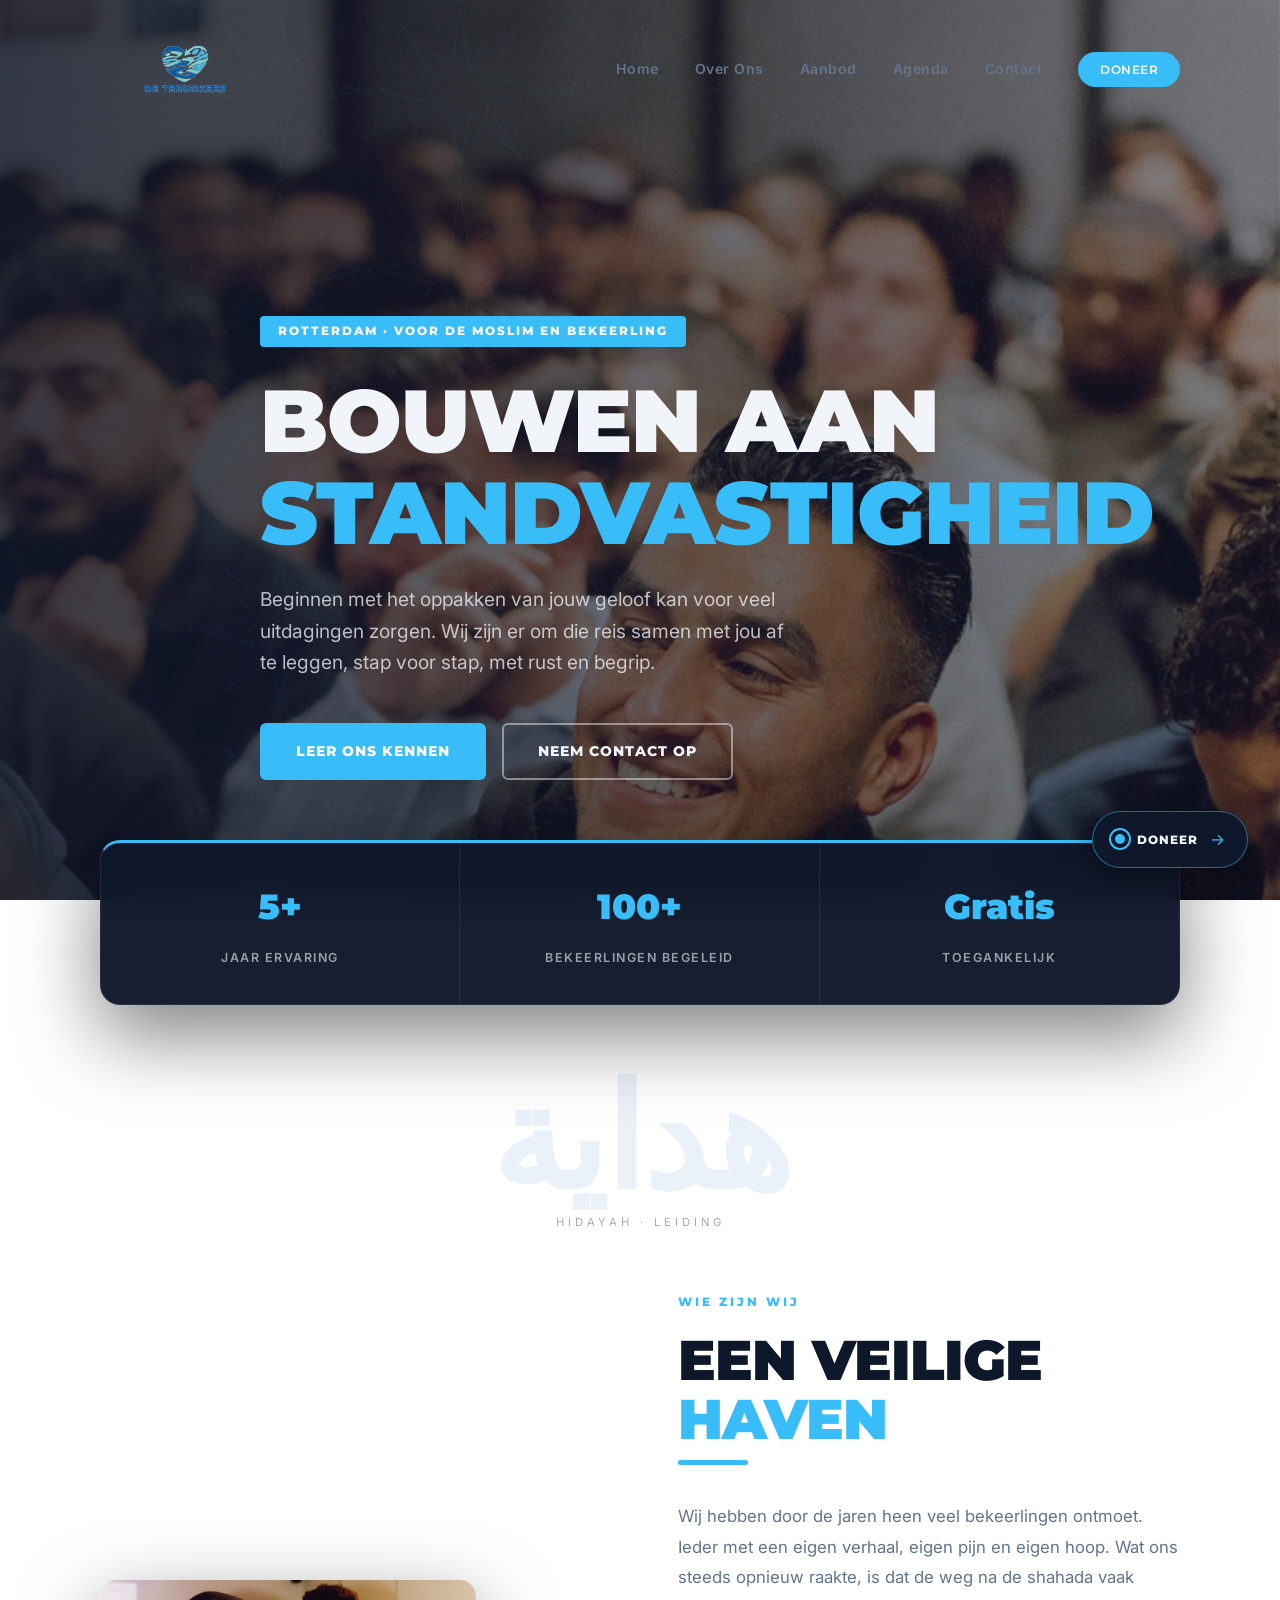
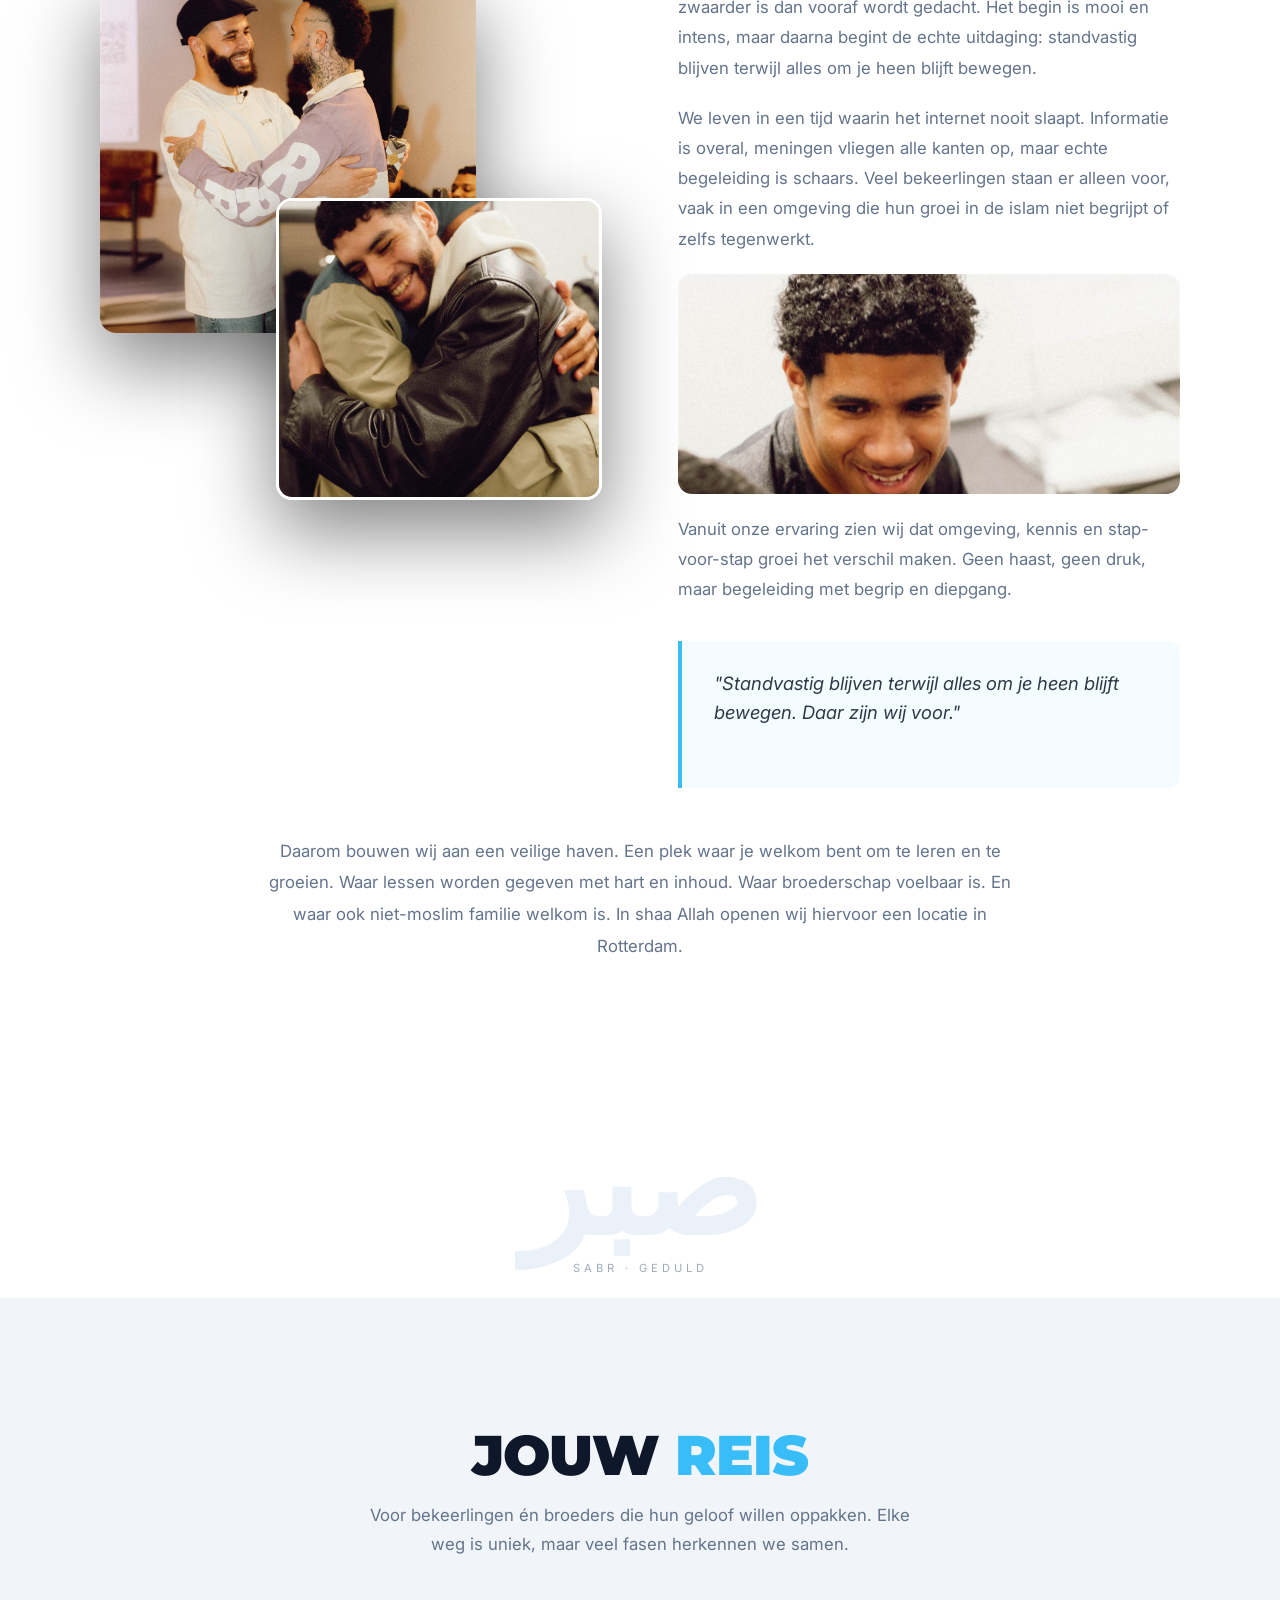
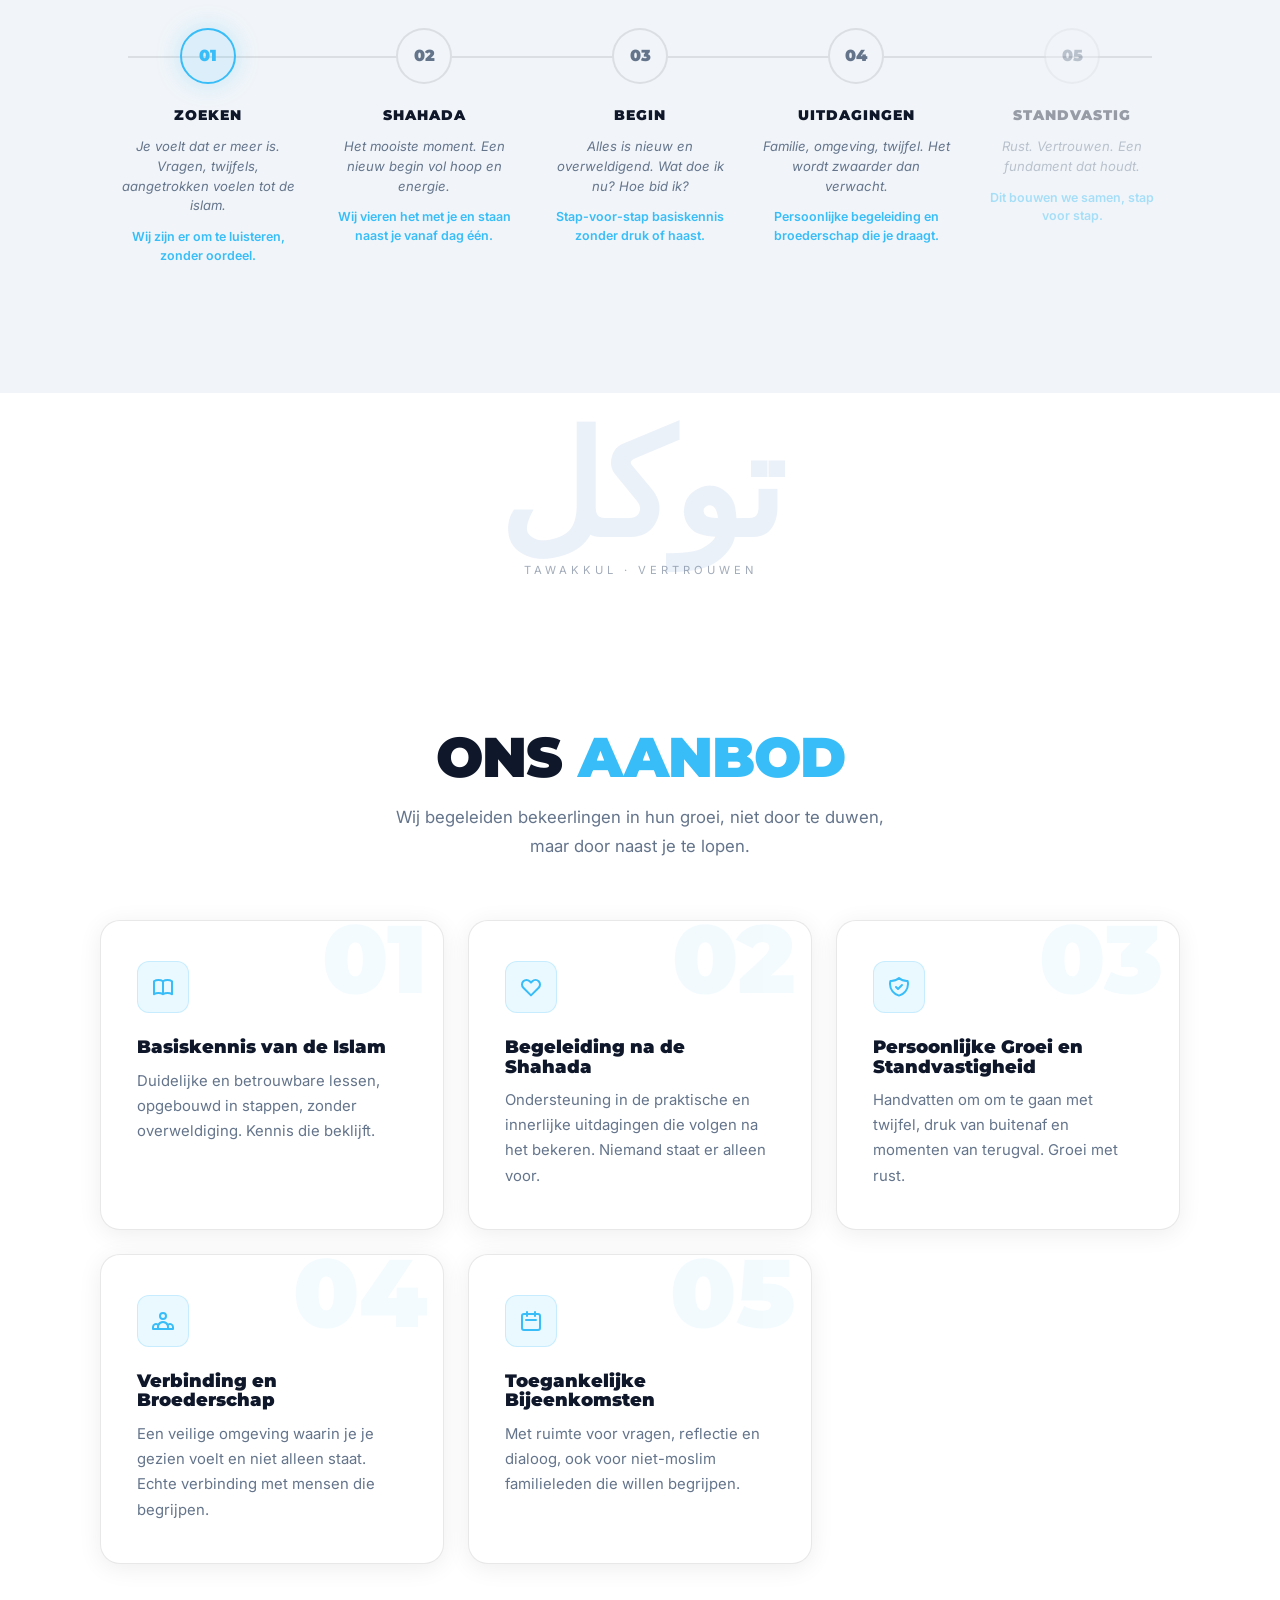
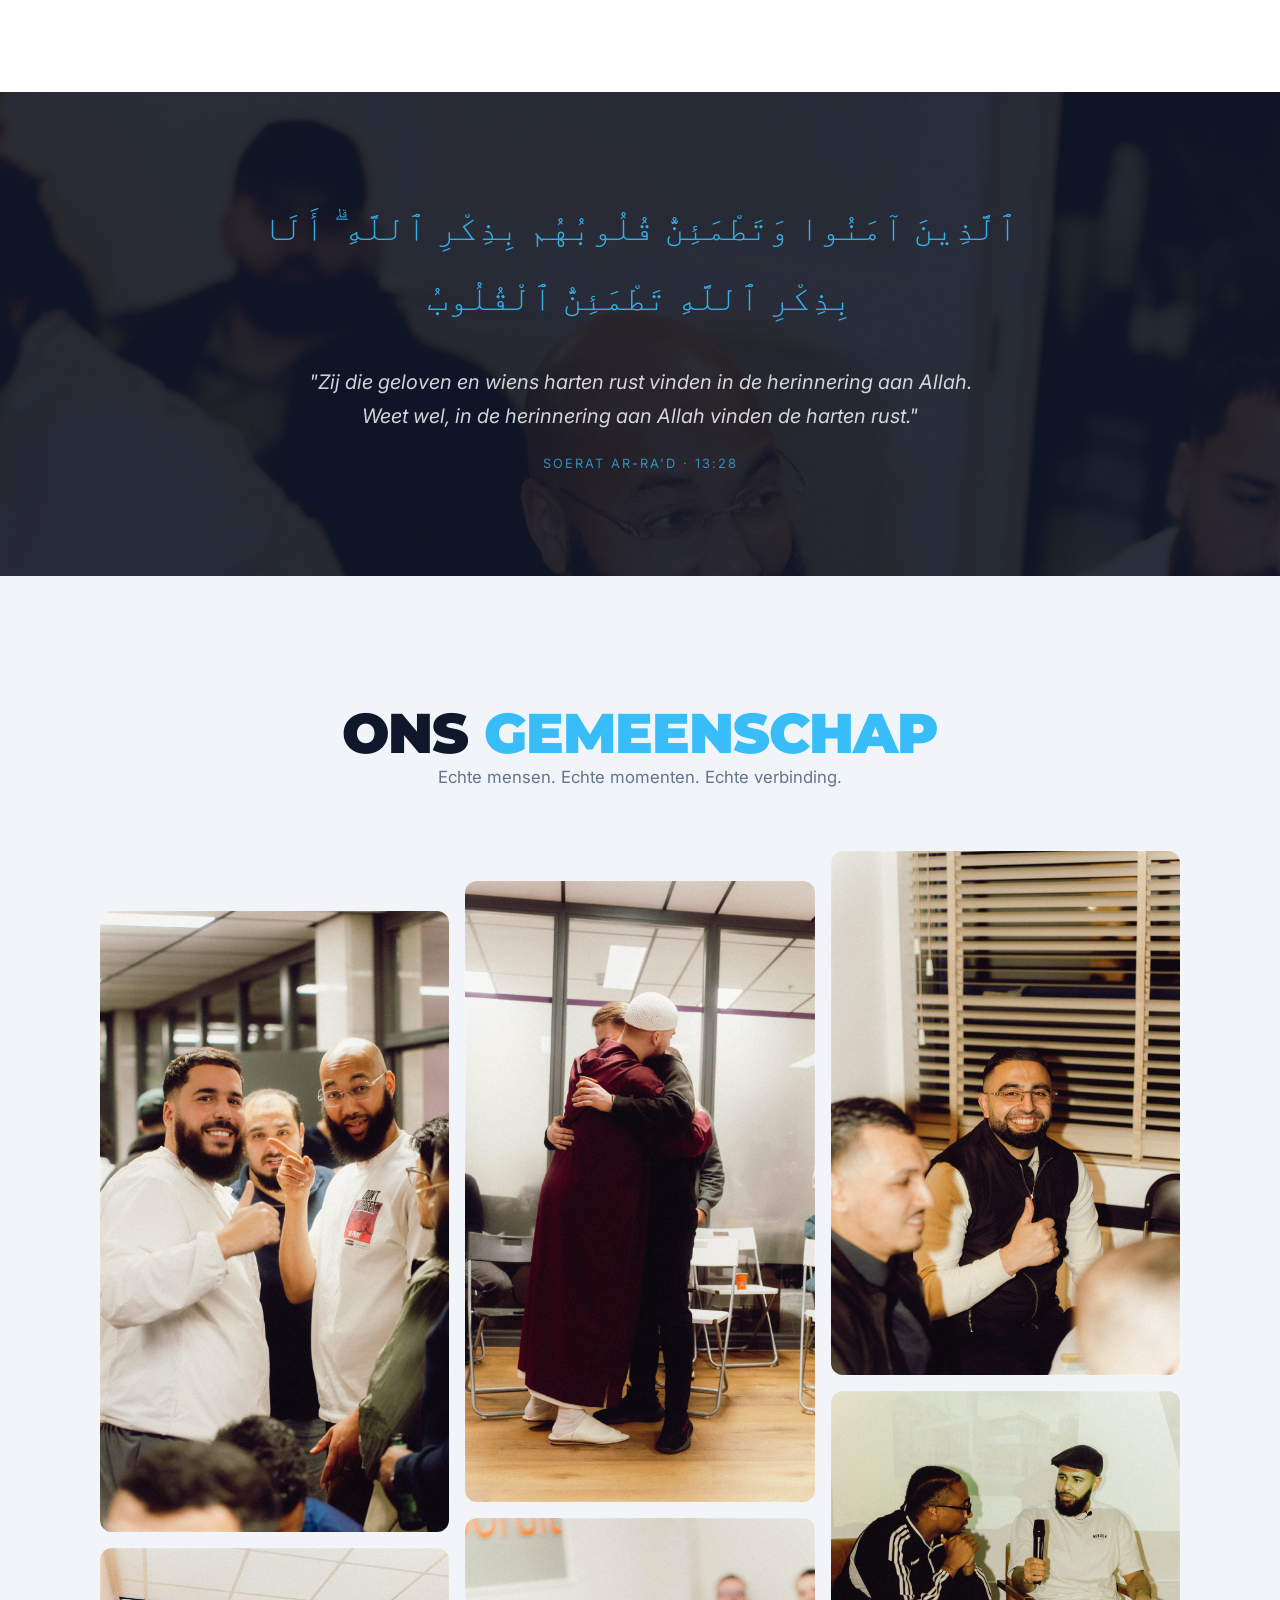
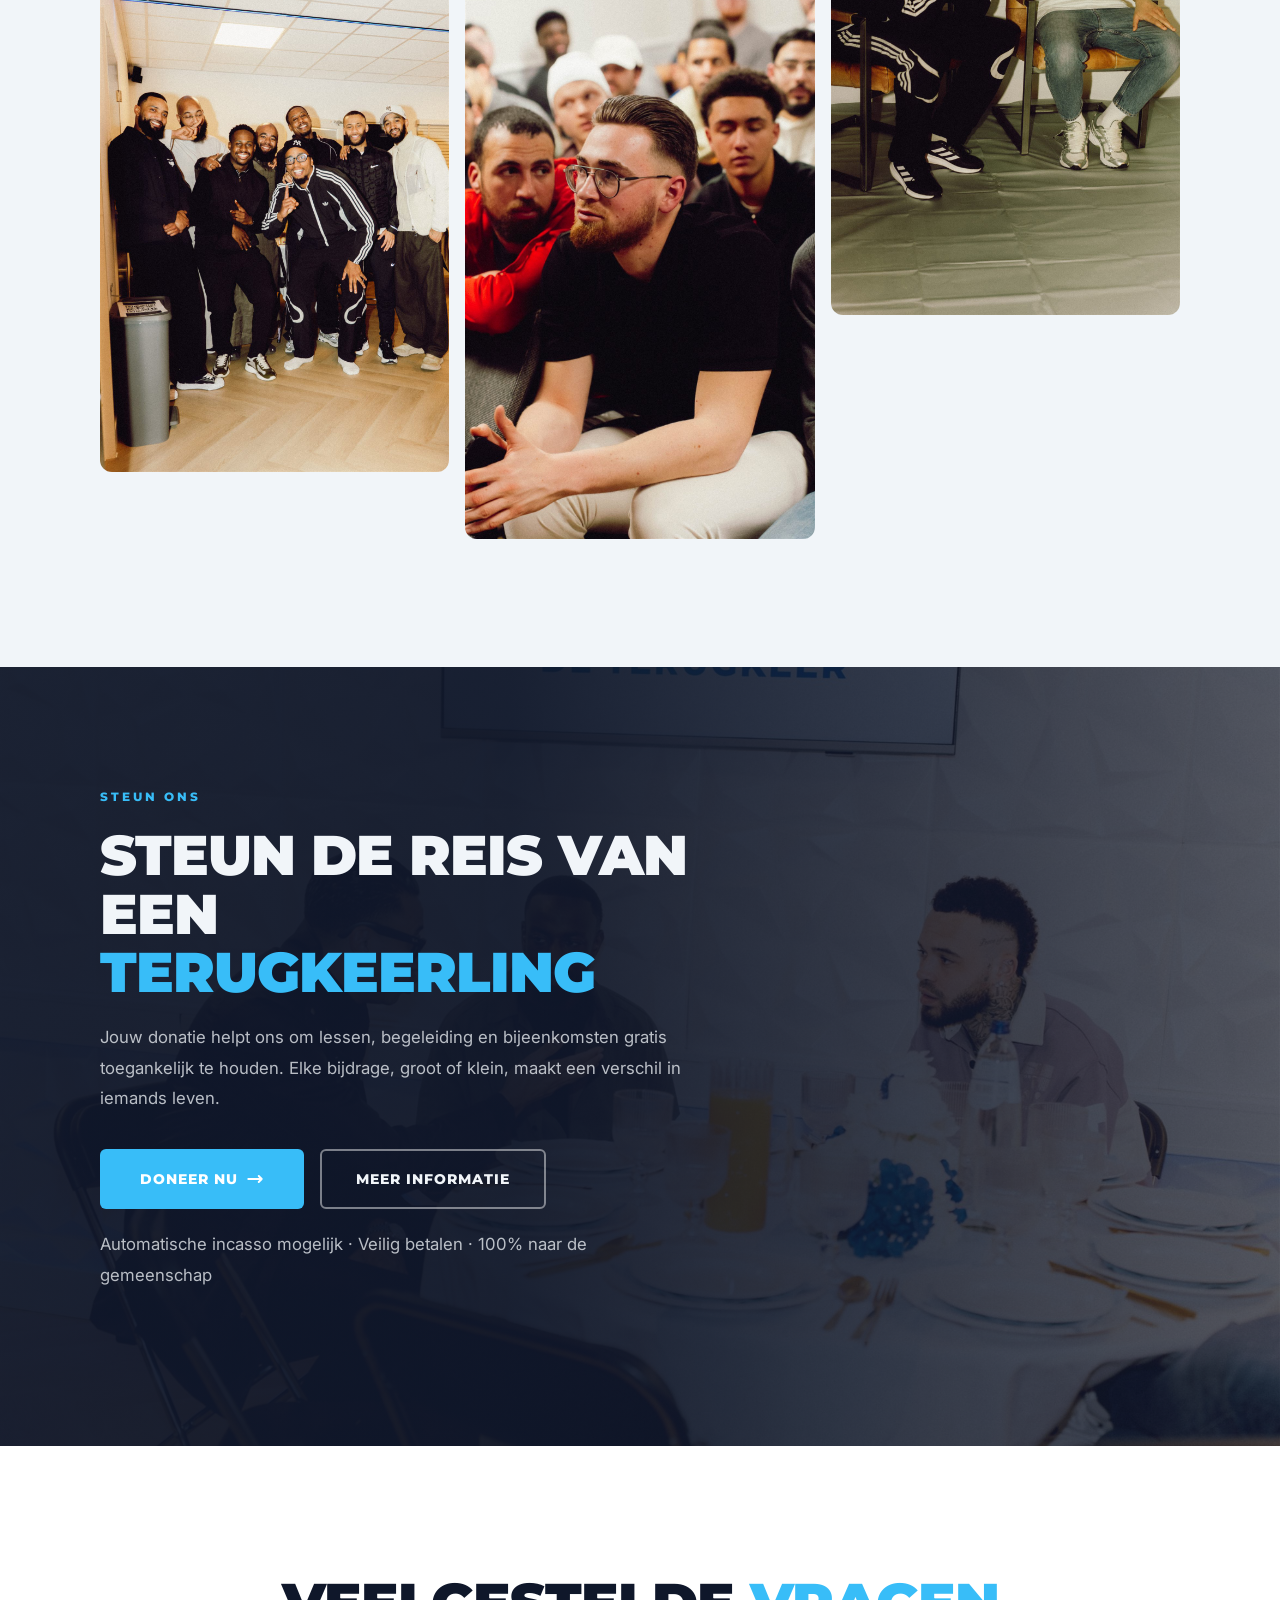
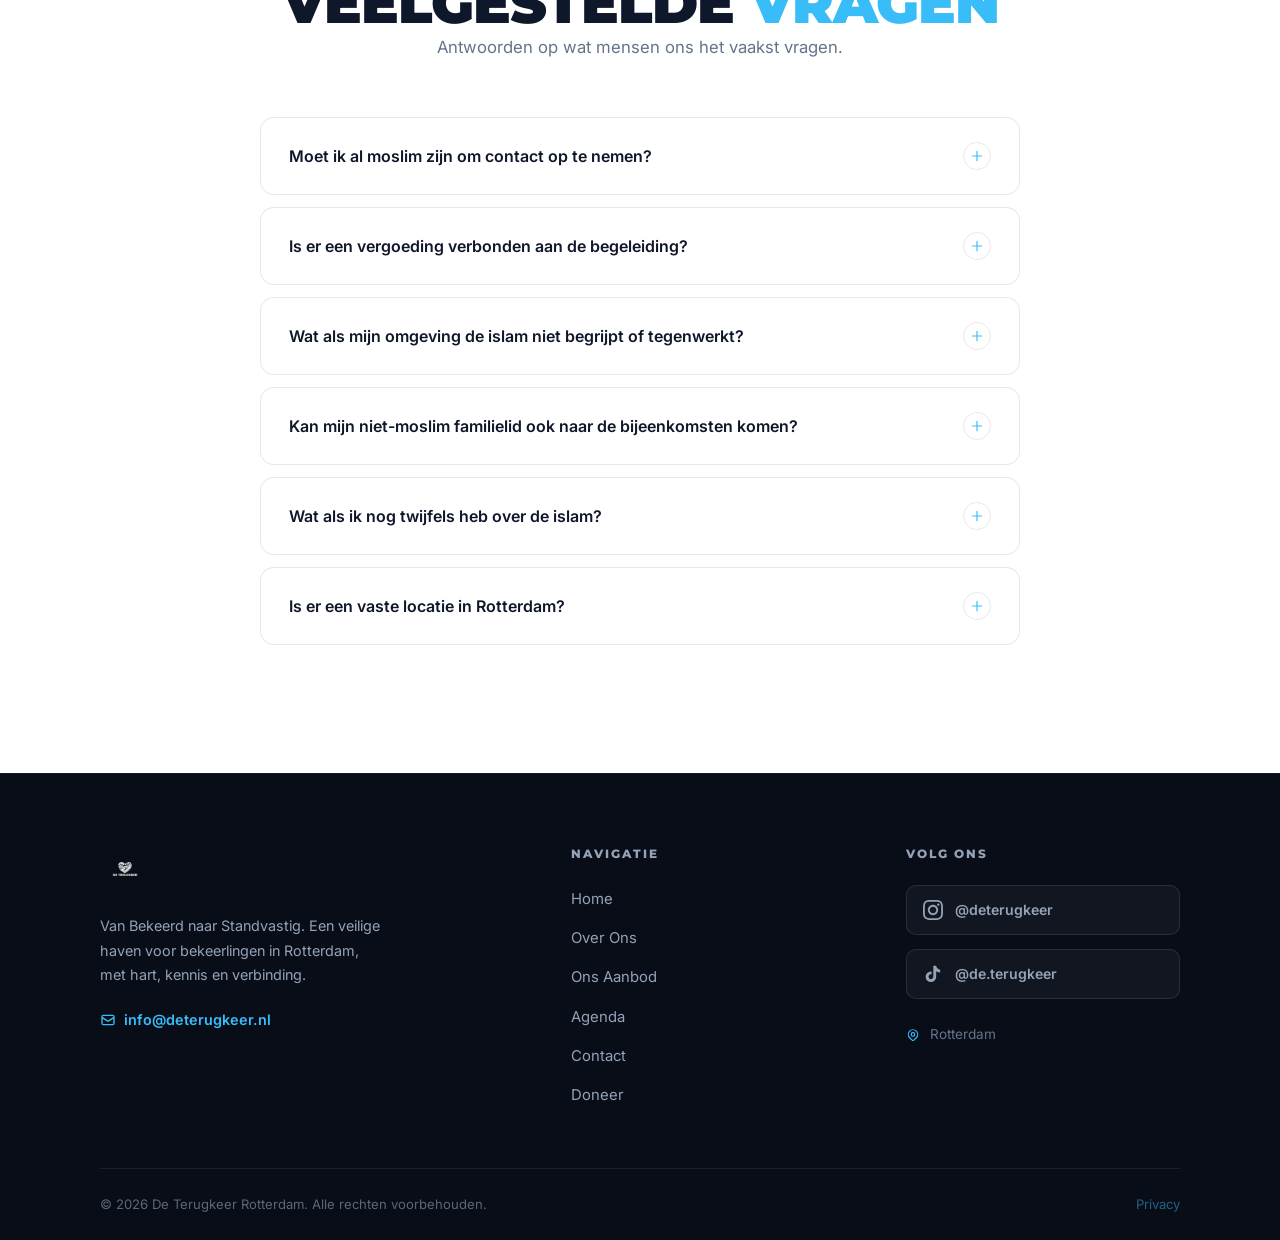
==== index.html @ a93ec6db "Add files via upload" ====
<!DOCTYPE html>
<html lang="nl">
<head>
  <meta charset="UTF-8">
  <meta name="viewport" content="width=device-width, initial-scale=1.0">
  <title>De Terugkeer | Van Bekeerd naar Standvastig</title>
  <meta name="description" content="Een veilige haven voor bekeerlingen in Rotterdam. Begeleiding, lessen en broederschap na de Shahada.">
  <link rel="stylesheet" href="style.css">
</head>
<body>

<!-- ══════════════════════════════════════
     NAVIGATION
══════════════════════════════════════ -->
<nav class="main-nav">
  <div class="container nav-inner">
    <a href="index.html" class="nav-logo">
      <img src="logo_transparent.png" alt="De Terugkeer Logo">
    </a>
    <ul class="nav-links">
      <li><a href="index.html">Home</a></li>
      <li><a href="#over-ons">Over Ons</a></li>
      <li><a href="#aanbod">Aanbod</a></li>
      <li><a href="events.html">Agenda</a></li>
      <li><a href="contact.html">Contact</a></li>
      <!-- PLACEHOLDER: Replace # with actual donation link -->
      <li><a href="#doneer" class="nav-cta">Doneer</a></li>
    </ul>
    <button class="hamburger" aria-label="Menu openen">
      <span></span><span></span><span></span>
    </button>
  </div>
</nav>

<!-- Mobile Navigation -->
<div class="mobile-nav" aria-hidden="true">
  <a href="index.html">Home</a>
  <a href="#over-ons">Over Ons</a>
  <a href="#aanbod">Aanbod</a>
  <a href="events.html">Agenda</a>
  <a href="contact.html">Contact</a>
  <!-- PLACEHOLDER: Replace # with actual donation link -->
  <a href="#doneer" class="mobile-cta">Doneer</a>
</div>

<!-- ══════════════════════════════════════
     HERO
══════════════════════════════════════ -->
<section class="hero">
  <!-- Real photo: packed community event — shows scale -->
  <div class="hero-bg"></div>
  <div class="hero-overlay"></div>

  <!-- Animated Islamic geometric SVG pattern -->
  <svg class="hero-geo" viewBox="0 0 400 400" xmlns="http://www.w3.org/2000/svg" aria-hidden="true">
    <defs>
      <pattern id="geo-star" x="0" y="0" width="80" height="80" patternUnits="userSpaceOnUse">
        <!-- 8-pointed star -->
        <path d="M40 5 L44 30 L65 12 L52 34 L76 40 L52 46 L65 68 L44 50 L40 75 L36 50 L15 68 L28 46 L4 40 L28 34 L15 12 L36 30 Z"
              fill="none" stroke="#38bdf8" stroke-width="0.6"/>
        <!-- Inner square rotated -->
        <rect x="30" y="30" width="20" height="20" transform="rotate(45 40 40)"
              fill="none" stroke="#38bdf8" stroke-width="0.4"/>
        <!-- Corner dots -->
        <circle cx="40" cy="0" r="1.2" fill="#38bdf8"/>
        <circle cx="80" cy="40" r="1.2" fill="#38bdf8"/>
        <circle cx="40" cy="80" r="1.2" fill="#38bdf8"/>
        <circle cx="0" cy="40" r="1.2" fill="#38bdf8"/>
      </pattern>
    </defs>
    <rect width="100%" height="100%" fill="url(#geo-star)"/>
  </svg>

  <div class="container">
    <div class="hero-content">
      <span class="hero-tag reveal">Rotterdam · voor de moslim en bekeerling</span>
      <h1 class="reveal reveal-delay-1">Bouwen aan<br><span>Standvastigheid</span></h1>
      <p class="hero-subtitle reveal reveal-delay-2">
        Beginnen met het oppakken van jouw geloof kan voor veel uitdagingen zorgen. Wij zijn er om die reis samen met jou af te leggen, stap voor stap, met rust en begrip.
      </p>
      <div class="hero-btns reveal reveal-delay-3">
        <a href="#over-ons" class="btn-primary">Leer Ons Kennen</a>
        <a href="contact.html" class="btn-outline">Neem Contact Op</a>
      </div>
    </div>
  </div>
</section>

<!-- ── Impact Bar ── -->
<div class="impact-bar">
  <div class="container">
    <div class="impact-bar-inner reveal">
      <!-- PLACEHOLDER: Replace stats with real numbers from client -->
      <div class="impact-item">
        <span class="impact-num">5+</span>
        <span class="impact-label">Jaar Ervaring</span>
      </div>
      <div class="impact-item">
        <span class="impact-num">100+</span>
        <span class="impact-label">Bekeerlingen Begeleid</span>
      </div>
      <div class="impact-item">
        <span class="impact-num">Gratis</span>
        <span class="impact-label">Toegankelijk</span>
      </div>
    </div>
  </div>
</div>

<!-- ══════════════════════════════════════
     ARABIC DIVIDER — هداية (Hidayah)
══════════════════════════════════════ -->
<div class="arabic-divider section-padding" style="padding-top: 60px; padding-bottom: 20px;">
  <span class="arabic-word" lang="ar" dir="rtl">هداية</span>
  <span class="arabic-translation">Hidayah · Leiding</span>
</div>

<!-- ══════════════════════════════════════
     OVER ONS
══════════════════════════════════════ -->
<section id="over-ons" class="over-ons section-padding" style="padding-top: 40px;">
  <div class="container">
    <div class="grid-2">
      <!-- Left: photo stack -->
      <div class="photo-stack reveal">
        <!-- Brotherhood photo — warm embrace, smiling -->
        <div class="photo-1">
          <img src="DSC07820.jpg" alt="Broederschap bij De Terugkeer" style="object-position: center 15%;">
        </div>
        <!-- Brotherhood embrace — joyful hug -->
        <div class="photo-2">
          <img src="DSC00348.jpg" alt="Warme verbinding bij De Terugkeer">
        </div>
      </div>

      <!-- Right: text -->
      <div>
        <p class="section-label reveal">Wie Zijn Wij</p>
        <h2 class="reveal reveal-delay-1">Een Veilige<br><span style="color: var(--accent)">Haven</span></h2>
        <div class="title-line reveal reveal-delay-1"></div>
        <p class="reveal reveal-delay-2">
          Wij hebben door de jaren heen veel bekeerlingen ontmoet. Ieder met een eigen verhaal, eigen pijn en eigen hoop. Wat ons steeds opnieuw raakte, is dat de weg na de shahada vaak zwaarder is dan vooraf wordt gedacht. Het begin is mooi en intens, maar daarna begint de echte uitdaging: standvastig blijven terwijl alles om je heen blijft bewegen.
        </p>
        <p class="reveal reveal-delay-3">
          We leven in een tijd waarin het internet nooit slaapt. Informatie is overal, meningen vliegen alle kanten op, maar echte begeleiding is schaars. Veel bekeerlingen staan er alleen voor, vaak in een omgeving die hun groei in de islam niet begrijpt of zelfs tegenwerkt.
        </p>
        <!-- Inline photo between text paragraphs — personal guidance conversation -->
        <div class="reveal reveal-delay-3" style="margin: 12px 0 20px; border-radius: 14px; overflow: hidden; max-height: 220px;">
          <img src="DSC00754.jpg" alt="Persoonlijke begeleiding bij De Terugkeer" style="width: 100%; height: 220px; object-fit: cover; object-position: center 20%;">
        </div>
        <p class="reveal reveal-delay-3">
          Vanuit onze ervaring zien wij dat omgeving, kennis en stap-voor-stap groei het verschil maken. Geen haast, geen druk, maar begeleiding met begrip en diepgang.
        </p>
        <div class="pull-quote reveal reveal-delay-4">
          <p>"Standvastig blijven terwijl alles om je heen blijft bewegen. Daar zijn wij voor."</p>
        </div>
      </div>
    </div>

    <!-- Extra paragraph full width -->
    <p class="reveal" style="max-width: 760px; margin: 48px auto 0; text-align: center; font-size: 1.05rem; line-height: 1.9;">
      Daarom bouwen wij aan een veilige haven. Een plek waar je welkom bent om te leren en te groeien. Waar lessen worden gegeven met hart en inhoud. Waar broederschap voelbaar is. En waar ook niet-moslim familie welkom is. In shaa Allah openen wij hiervoor een locatie in Rotterdam.
    </p>
  </div>
</section>

<!-- ══════════════════════════════════════
     ARABIC DIVIDER — صبر (Sabr)
══════════════════════════════════════ -->
<div class="arabic-divider" style="padding: 20px 0;">
  <span class="arabic-word" lang="ar" dir="rtl">صبر</span>
  <span class="arabic-translation">Sabr · Geduld</span>
</div>

<!-- ══════════════════════════════════════
     DE REIS — Journey Timeline
══════════════════════════════════════ -->
<section id="de-reis" class="de-reis section-padding">
  <div class="container">
    <div class="section-header reveal">
      <h2>Jouw <span style="color: var(--accent)">Reis</span></h2>
      <p>Voor bekeerlingen én broeders die hun geloof willen oppakken. Elke weg is uniek, maar veel fasen herkennen we samen.</p>
    </div>

    <div class="journey-track">
      <div class="journey-line">
        <div class="journey-line-fill"></div>
      </div>

      <div class="journey-node active" data-index="0">
        <div class="node-circle">01</div>
        <div class="node-content">
          <div class="node-stage">Zoeken</div>
          <div class="node-feeling">Je voelt dat er meer is. Vragen, twijfels, aangetrokken voelen tot de islam.</div>
          <div class="node-offer">Wij zijn er om te luisteren, zonder oordeel.</div>
        </div>
      </div>

      <div class="journey-node" data-index="1">
        <div class="node-circle">02</div>
        <div class="node-content">
          <div class="node-stage">Shahada</div>
          <div class="node-feeling">Het mooiste moment. Een nieuw begin vol hoop en energie.</div>
          <div class="node-offer">Wij vieren het met je en staan naast je vanaf dag één.</div>
        </div>
      </div>

      <div class="journey-node" data-index="2">
        <div class="node-circle">03</div>
        <div class="node-content">
          <div class="node-stage">Begin</div>
          <div class="node-feeling">Alles is nieuw en overweldigend. Wat doe ik nu? Hoe bid ik?</div>
          <div class="node-offer">Stap-voor-stap basiskennis zonder druk of haast.</div>
        </div>
      </div>

      <div class="journey-node" data-index="3">
        <div class="node-circle">04</div>
        <div class="node-content">
          <div class="node-stage">Uitdagingen</div>
          <div class="node-feeling">Familie, omgeving, twijfel. Het wordt zwaarder dan verwacht.</div>
          <div class="node-offer">Persoonlijke begeleiding en broederschap die je draagt.</div>
        </div>
      </div>

      <div class="journey-node" data-index="4">
        <div class="node-circle">05</div>
        <div class="node-content">
          <div class="node-stage">Standvastig</div>
          <div class="node-feeling">Rust. Vertrouwen. Een fundament dat houdt.</div>
          <div class="node-offer">Dit bouwen we samen, stap voor stap.</div>
        </div>
      </div>
    </div>
  </div>
</section>

<!-- ══════════════════════════════════════
     ARABIC DIVIDER — توكل (Tawakkul)
══════════════════════════════════════ -->
<div class="arabic-divider" style="padding: 20px 0;">
  <span class="arabic-word" lang="ar" dir="rtl">توكل</span>
  <span class="arabic-translation">Tawakkul · Vertrouwen</span>
</div>

<!-- ══════════════════════════════════════
     ONS AANBOD
══════════════════════════════════════ -->
<section id="aanbod" class="aanbod section-padding">
  <div class="container">
    <div class="section-header reveal">
      <h2>Ons <span style="color: var(--accent)">Aanbod</span></h2>
      <p>Wij begeleiden bekeerlingen in hun groei, niet door te duwen, maar door naast je te lopen.</p>
    </div>

    <div class="aanbod-grid">

      <div class="aanbod-card glass-card reveal">
        <span class="card-bg-num">01</span>
        <div class="card-icon-box">
          <!-- Book icon -->
          <svg xmlns="http://www.w3.org/2000/svg" fill="none" viewBox="0 0 24 24" stroke="currentColor">
            <path stroke-linecap="round" stroke-linejoin="round" stroke-width="2" d="M12 6.253v13m0-13C10.832 5.477 9.246 5 7.5 5S4.168 5.477 3 6.253v13C4.168 18.477 5.754 18 7.5 18s3.332.477 4.5 1.253m0-13C13.168 5.477 14.754 5 16.5 5c1.747 0 3.332.477 4.5 1.253v13C19.832 18.477 18.247 18 16.5 18c-1.746 0-3.332.477-4.5 1.253"/>
          </svg>
        </div>
        <h3>Basiskennis van de Islam</h3>
        <p>Duidelijke en betrouwbare lessen, opgebouwd in stappen, zonder overweldiging. Kennis die beklijft.</p>
      </div>

      <div class="aanbod-card glass-card reveal reveal-delay-1">
        <span class="card-bg-num">02</span>
        <div class="card-icon-box">
          <!-- Heart icon -->
          <svg xmlns="http://www.w3.org/2000/svg" fill="none" viewBox="0 0 24 24" stroke="currentColor">
            <path stroke-linecap="round" stroke-linejoin="round" stroke-width="2" d="M4.318 6.318a4.5 4.5 0 000 6.364L12 20.364l7.682-7.682a4.5 4.5 0 00-6.364-6.364L12 7.636l-1.318-1.318a4.5 4.5 0 00-6.364 0z"/>
          </svg>
        </div>
        <h3>Begeleiding na de Shahada</h3>
        <p>Ondersteuning in de praktische en innerlijke uitdagingen die volgen na het bekeren. Niemand staat er alleen voor.</p>
      </div>

      <div class="aanbod-card glass-card reveal reveal-delay-2">
        <span class="card-bg-num">03</span>
        <div class="card-icon-box">
          <!-- Shield icon -->
          <svg xmlns="http://www.w3.org/2000/svg" fill="none" viewBox="0 0 24 24" stroke="currentColor">
            <path stroke-linecap="round" stroke-linejoin="round" stroke-width="2" d="M9 12l2 2 4-4m5.618-4.016A11.955 11.955 0 0112 2.944a11.955 11.955 0 01-8.618 3.04A12.02 12.02 0 003 9c0 5.591 3.824 10.29 9 11.622 5.176-1.332 9-6.03 9-11.622 0-1.042-.133-2.052-.382-3.016z"/>
          </svg>
        </div>
        <h3>Persoonlijke Groei en Standvastigheid</h3>
        <p>Handvatten om om te gaan met twijfel, druk van buitenaf en momenten van terugval. Groei met rust.</p>
      </div>

      <div class="aanbod-card glass-card reveal reveal-delay-1">
        <span class="card-bg-num">04</span>
        <div class="card-icon-box">
          <!-- Users icon -->
          <svg xmlns="http://www.w3.org/2000/svg" fill="none" viewBox="0 0 24 24" stroke="currentColor">
            <path stroke-linecap="round" stroke-linejoin="round" stroke-width="2" d="M17 20h5v-2a3 3 0 00-5.356-1.857M17 20H7m10 0v-2c0-.656-.126-1.283-.356-1.857M7 20H2v-2a3 3 0 015.356-1.857M7 20v-2c0-.656.126-1.283.356-1.857m0 0a5.002 5.002 0 019.288 0M15 7a3 3 0 11-6 0 3 3 0 016 0z"/>
          </svg>
        </div>
        <h3>Verbinding en Broederschap</h3>
        <p>Een veilige omgeving waarin je je gezien voelt en niet alleen staat. Echte verbinding met mensen die begrijpen.</p>
      </div>

      <div class="aanbod-card glass-card reveal reveal-delay-2">
        <span class="card-bg-num">05</span>
        <div class="card-icon-box">
          <!-- Calendar icon -->
          <svg xmlns="http://www.w3.org/2000/svg" fill="none" viewBox="0 0 24 24" stroke="currentColor">
            <path stroke-linecap="round" stroke-linejoin="round" stroke-width="2" d="M8 7V3m8 4V3m-9 8h10M5 21h14a2 2 0 002-2V7a2 2 0 00-2-2H5a2 2 0 00-2 2v12a2 2 0 002 2z"/>
          </svg>
        </div>
        <h3>Toegankelijke Bijeenkomsten</h3>
        <p>Met ruimte voor vragen, reflectie en dialoog, ook voor niet-moslim familieleden die willen begrijpen.</p>
      </div>

    </div>
  </div>
</section>

<!-- ══════════════════════════════════════
     QURANIC VERSE SECTION
══════════════════════════════════════ -->
<section class="verse-section">
  <!-- Background: projected Quranic verse slide from a real event -->
  <div class="verse-bg"></div>
  <div class="verse-overlay"></div>
  <div class="container">
    <div class="verse-content reveal">
      <p class="verse-arabic" lang="ar" dir="rtl">
        ٱلَّذِينَ آمَنُوا وَتَطْمَئِنُّ قُلُوبُهُم بِذِكْرِ ٱللَّهِ ۗ أَلَا بِذِكْرِ ٱللَّهِ تَطْمَئِنُّ ٱلْقُلُوبُ
      </p>
      <p class="verse-dutch">
        "Zij die geloven en wiens harten rust vinden in de herinnering aan Allah.<br>
        Weet wel, in de herinnering aan Allah vinden de harten rust."
      </p>
      <span class="verse-source">Soerat Ar-Ra'd · 13:28</span>
    </div>
  </div>
</section>

<!-- ══════════════════════════════════════
     PHOTO GRID
══════════════════════════════════════ -->
<section class="photo-grid-section section-padding">
  <div class="container">
    <div class="section-header reveal" style="margin-bottom: 50px;">
      <h2>Ons <span style="color: var(--accent)">Gemeenschap</span></h2>
      <p>Echte mensen. Echte momenten. Echte verbinding.</p>
    </div>

    <!-- 3-column masonry with parallax -->
    <div class="photo-masonry">
      <!-- Column 1 -->
      <div class="masonry-col">
        <div class="masonry-item">
          <img src="DSC00628.jpg" alt="Drie broeders samen bij De Terugkeer bijeenkomst">
          <div class="photo-overlay"></div>
        </div>
        <div class="masonry-item">
          <img src="DSC08113.jpg" alt="De gemeenschap van De Terugkeer samen">
          <div class="photo-overlay"></div>
        </div>
      </div>
      <!-- Column 2 -->
      <div class="masonry-col">
        <div class="masonry-item">
          <img src="DSC01054.jpg" alt="Diverse broeders samen bij De Terugkeer">
          <div class="photo-overlay"></div>
        </div>
        <div class="masonry-item">
          <img src="DSC00585.jpg" alt="Diverse gemeenschap bij een bijeenkomst van De Terugkeer">
          <div class="photo-overlay"></div>
        </div>
      </div>
      <!-- Column 3 -->
      <div class="masonry-col">
        <div class="masonry-item">
          <img src="DSC07716.jpg" alt="Deelnemer met een brede glimlach bij De Terugkeer">
          <div class="photo-overlay"></div>
        </div>
        <div class="masonry-item">
          <img src="DSC07864.jpg" alt="Persoonlijk gesprek tijdens een panel bij De Terugkeer">
          <div class="photo-overlay"></div>
        </div>
      </div>
    </div>
  </div>
</section>

<!-- ══════════════════════════════════════
     DONATION CTA
══════════════════════════════════════ -->
<section id="doneer" class="doneer-section">
  <!-- Background: golden tea tray — warm, generous atmosphere -->
  <div class="doneer-bg"></div>
  <div class="doneer-overlay"></div>
  <div class="container">
    <div class="doneer-content reveal">
      <p class="section-label">Steun Ons</p>
      <h2>Steun De Reis Van Een <span style="color: var(--accent)">Terugkeerling</span></h2>
      <p>
        Jouw donatie helpt ons om lessen, begeleiding en bijeenkomsten gratis toegankelijk te houden. Elke bijdrage, groot of klein, maakt een verschil in iemands leven.
      </p>
      <div style="display: flex; gap: 16px; flex-wrap: wrap;">
        <a href="https://www.bunq.me/deterugkeer" target="_blank" rel="noopener noreferrer" class="btn-primary" style="font-size: 0.9rem; padding: 18px 40px;">
          Doneer Nu
          <svg xmlns="http://www.w3.org/2000/svg" width="18" height="18" fill="none" viewBox="0 0 24 24" stroke="currentColor">
            <path stroke-linecap="round" stroke-linejoin="round" stroke-width="2.5" d="M17 8l4 4m0 0l-4 4m4-4H3"/>
          </svg>
        </a>
        <a href="contact.html" class="btn-outline">Meer Informatie</a>
      </div>
      <p class="doneer-note">Automatische incasso mogelijk · Veilig betalen · 100% naar de gemeenschap</p>
    </div>
  </div>
</section>

<!-- ══════════════════════════════════════
     FAQ ACCORDION
══════════════════════════════════════ -->
<section class="faq-section section-padding">
  <div class="container">
    <div class="section-header reveal">
      <h2>Veelgestelde <span style="color: var(--accent)">Vragen</span></h2>
      <p>Antwoorden op wat mensen ons het vaakst vragen.</p>
    </div>

    <div class="faq-list">

      <div class="faq-item reveal">
        <button class="faq-question">
          <span>Moet ik al moslim zijn om contact op te nemen?</span>
          <div class="faq-icon">
            <svg xmlns="http://www.w3.org/2000/svg" fill="none" viewBox="0 0 24 24" stroke="currentColor">
              <path stroke-linecap="round" stroke-linejoin="round" stroke-width="2" d="M12 4v16m8-8H4"/>
            </svg>
          </div>
        </button>
        <div class="faq-answer">
          <div class="faq-answer-inner">
            Nee, absoluut niet. Iedereen is welkom — of je nu aan het zoeken bent, net je Shahada hebt uitgesproken, of al langer moslim bent maar meer begeleiding zoekt. Ook niet-moslim familieleden zijn van harte welkom.
          </div>
        </div>
      </div>

      <div class="faq-item reveal reveal-delay-1">
        <button class="faq-question">
          <span>Is er een vergoeding verbonden aan de begeleiding?</span>
          <div class="faq-icon">
            <svg xmlns="http://www.w3.org/2000/svg" fill="none" viewBox="0 0 24 24" stroke="currentColor">
              <path stroke-linecap="round" stroke-linejoin="round" stroke-width="2" d="M12 4v16m8-8H4"/>
            </svg>
          </div>
        </button>
        <div class="faq-answer">
          <div class="faq-answer-inner">
            Onze begeleiding en bijeenkomsten zijn gratis toegankelijk. Wij geloven dat niemand achtergelaten mag worden vanwege financiële redenen. Wil je ons werk ondersteunen? Dat kan via een donatie.
          </div>
        </div>
      </div>

      <div class="faq-item reveal reveal-delay-1">
        <button class="faq-question">
          <span>Wat als mijn omgeving de islam niet begrijpt of tegenwerkt?</span>
          <div class="faq-icon">
            <svg xmlns="http://www.w3.org/2000/svg" fill="none" viewBox="0 0 24 24" stroke="currentColor">
              <path stroke-linecap="round" stroke-linejoin="round" stroke-width="2" d="M12 4v16m8-8H4"/>
            </svg>
          </div>
        </button>
        <div class="faq-answer">
          <div class="faq-answer-inner">
            Juist daarvoor zijn wij er. Het omgaan met druk van familie, vrienden of de samenleving is een van de grootste uitdagingen voor bekeerlingen. Wij bieden handvatten, begeleiding en een veilige ruimte om hierover te praten.
          </div>
        </div>
      </div>

      <div class="faq-item reveal reveal-delay-2">
        <button class="faq-question">
          <span>Kan mijn niet-moslim familielid ook naar de bijeenkomsten komen?</span>
          <div class="faq-icon">
            <svg xmlns="http://www.w3.org/2000/svg" fill="none" viewBox="0 0 24 24" stroke="currentColor">
              <path stroke-linecap="round" stroke-linejoin="round" stroke-width="2" d="M12 4v16m8-8H4"/>
            </svg>
          </div>
        </button>
        <div class="faq-answer">
          <div class="faq-answer-inner">
            Ja, familieleden zijn van harte welkom. Wij geloven dat begrip vanuit de omgeving essentieel is. Onze bijeenkomsten bieden ruimte voor vragen en dialoog — ook voor mensen die de islam beter willen begrijpen.
          </div>
        </div>
      </div>

      <div class="faq-item reveal reveal-delay-2">
        <button class="faq-question">
          <span>Wat als ik nog twijfels heb over de islam?</span>
          <div class="faq-icon">
            <svg xmlns="http://www.w3.org/2000/svg" fill="none" viewBox="0 0 24 24" stroke="currentColor">
              <path stroke-linecap="round" stroke-linejoin="round" stroke-width="2" d="M12 4v16m8-8H4"/>
            </svg>
          </div>
        </button>
        <div class="faq-answer">
          <div class="faq-answer-inner">
            Twijfel is menselijk en volkomen welkom bij ons. Een plek waar fouten mogen bestaan en vragen welkom zijn — dat is wat wij willen zijn. Je hoeft niet perfect te zijn om bij ons terecht te kunnen.
          </div>
        </div>
      </div>

      <div class="faq-item reveal reveal-delay-3">
        <button class="faq-question">
          <span>Is er een vaste locatie in Rotterdam?</span>
          <div class="faq-icon">
            <svg xmlns="http://www.w3.org/2000/svg" fill="none" viewBox="0 0 24 24" stroke="currentColor">
              <path stroke-linecap="round" stroke-linejoin="round" stroke-width="2" d="M12 4v16m8-8H4"/>
            </svg>
          </div>
        </button>
        <div class="faq-answer">
          <div class="faq-answer-inner">
            In shaa Allah openen wij binnenkort een vaste locatie in Rotterdam. Houd onze sociale media in de gaten voor updates, of schrijf je in voor onze nieuwsbrief via de agendapagina.
          </div>
        </div>
      </div>

    </div>
  </div>
</section>

<!-- ══════════════════════════════════════
     FOOTER
══════════════════════════════════════ -->
<footer class="main-footer">
  <div class="container">
    <div class="footer-grid">

      <div class="footer-brand">
        <img src="logo_transparent.png" alt="De Terugkeer Logo">
        <p>Van Bekeerd naar Standvastig. Een veilige haven voor bekeerlingen in Rotterdam, met hart, kennis en verbinding.</p>
        <a href="mailto:info@deterugkeer.nl" class="footer-email">
          <svg xmlns="http://www.w3.org/2000/svg" width="16" height="16" fill="none" viewBox="0 0 24 24" stroke="currentColor">
            <path stroke-linecap="round" stroke-linejoin="round" stroke-width="2" d="M3 8l7.89 5.26a2 2 0 002.22 0L21 8M5 19h14a2 2 0 002-2V7a2 2 0 00-2-2H5a2 2 0 00-2 2v10a2 2 0 002 2z"/>
          </svg>
          info@deterugkeer.nl
        </a>
      </div>

      <div class="footer-col">
        <h4>Navigatie</h4>
        <ul>
          <li><a href="index.html">Home</a></li>
          <li><a href="#over-ons">Over Ons</a></li>
          <li><a href="#aanbod">Ons Aanbod</a></li>
          <li><a href="events.html">Agenda</a></li>
          <li><a href="contact.html">Contact</a></li>
          <!-- PLACEHOLDER: Replace # with actual donation link -->
          <li><a href="https://www.bunq.me/deterugkeer" target="_blank" rel="noopener noreferrer">Doneer</a></li>
        </ul>
      </div>

      <div class="footer-col">
        <h4>Volg Ons</h4>
        <div class="social-links">
          <a href="https://www.instagram.com/deterugkeer?igsh=bmsycGRvMWJ2MHlh" class="social-link" aria-label="Instagram @deterugkeer" target="_blank" rel="noopener noreferrer">
            <svg xmlns="http://www.w3.org/2000/svg" viewBox="0 0 24 24" fill="currentColor">
              <path d="M12 2.163c3.204 0 3.584.012 4.85.07 3.252.148 4.771 1.691 4.919 4.919.058 1.265.069 1.645.069 4.849 0 3.205-.012 3.584-.069 4.849-.149 3.225-1.664 4.771-4.919 4.919-1.266.058-1.644.07-4.85.07-3.204 0-3.584-.012-4.849-.07-3.26-.149-4.771-1.699-4.919-4.92-.058-1.265-.07-1.644-.07-4.849 0-3.204.013-3.583.07-4.849.149-3.227 1.664-4.771 4.919-4.919 1.266-.057 1.645-.069 4.849-.069zm0-2.163c-3.259 0-3.667.014-4.947.072-4.358.2-6.78 2.618-6.98 6.98-.059 1.281-.073 1.689-.073 4.948 0 3.259.014 3.668.072 4.948.2 4.358 2.618 6.78 6.98 6.98 1.281.058 1.689.072 4.948.072 3.259 0 3.668-.014 4.948-.072 4.354-.2 6.782-2.618 6.979-6.98.059-1.28.073-1.689.073-4.948 0-3.259-.014-3.667-.072-4.947-.196-4.354-2.617-6.78-6.979-6.98-1.281-.059-1.69-.073-4.949-.073zm0 5.838c-3.403 0-6.162 2.759-6.162 6.162s2.759 6.163 6.162 6.163 6.162-2.759 6.162-6.163c0-3.403-2.759-6.162-6.162-6.162zm0 10.162c-2.209 0-4-1.79-4-4 0-2.209 1.791-4 4-4s4 1.791 4 4c0 2.21-1.791 4-4 4zm6.406-11.845c-.796 0-1.441.645-1.441 1.44s.645 1.44 1.441 1.44c.795 0 1.439-.645 1.439-1.44s-.644-1.44-1.439-1.44z"/>
            </svg>
            @deterugkeer
          </a>
          <a href="https://www.tiktok.com/@de.terugkeer" class="social-link" aria-label="TikTok @de.terugkeer" target="_blank" rel="noopener noreferrer">
            <svg xmlns="http://www.w3.org/2000/svg" viewBox="0 0 24 24" fill="currentColor">
              <path d="M19.59 6.69a4.83 4.83 0 01-3.77-4.25V2h-3.45v13.67a2.89 2.89 0 01-2.88 2.5 2.89 2.89 0 01-2.89-2.89 2.89 2.89 0 012.89-2.89c.28 0 .54.04.79.1V9.01a6.33 6.33 0 00-.79-.05 6.34 6.34 0 00-6.34 6.34 6.34 6.34 0 006.34 6.34 6.34 6.34 0 006.33-6.34V8.69a8.2 8.2 0 004.79 1.53V6.78a4.85 4.85 0 01-1.02-.09z"/>
            </svg>
            @de.terugkeer
          </a>
        </div>
        <div style="margin-top: 24px;">
          <p style="font-size: 0.85rem; margin-bottom: 6px;">
            <svg xmlns="http://www.w3.org/2000/svg" width="14" height="14" fill="none" viewBox="0 0 24 24" stroke="currentColor" style="display: inline; vertical-align: middle; margin-right: 6px; color: var(--accent);">
              <path stroke-linecap="round" stroke-linejoin="round" stroke-width="2" d="M17.657 16.657L13.414 20.9a1.998 1.998 0 01-2.827 0l-4.244-4.243a8 8 0 1111.314 0z"/>
              <path stroke-linecap="round" stroke-linejoin="round" stroke-width="2" d="M15 11a3 3 0 11-6 0 3 3 0 016 0z"/>
            </svg>
            Rotterdam
          </p>
        </div>
      </div>

    </div>

    <div class="footer-bottom">
      <p>&copy; 2026 De Terugkeer Rotterdam. Alle rechten voorbehouden.</p>
      <p><a href="#">Privacy</a></p>
    </div>
  </div>
</footer>

<!-- ══════════════════════════════════════
     STICKY DONATION CAPSULE
══════════════════════════════════════ -->
<!-- PLACEHOLDER: Replace # with actual donation payment link -->
<a href="https://www.bunq.me/deterugkeer" target="_blank" rel="noopener noreferrer" class="donation-capsule" aria-label="Doneer aan De Terugkeer">
  <div class="capsule-pulse">
    <div class="capsule-dot"></div>
  </div>
  <span class="capsule-text">Doneer</span>
  <span class="capsule-arrow">→</span>
</a>

<script src="main.js"></script>
</body>
</html>
---- style.css ----
/* ============================================================
   DE TERUGKEER — Main Stylesheet
   Design: Concept 1 structure + Concept 3 glassmorphism
   Colors: Concept 1 palette on dark background
   ============================================================ */

/* ── Google Fonts ── */
@import url('https://fonts.googleapis.com/css2?family=Montserrat:wght@800;900&family=Inter:wght@400;500;600;700&display=swap');

/* ── Custom Properties ── */
:root {
  --bg:           #ffffff;
  --bg-2:         #f1f5f9;
  --surface:      #ffffff;
  --surface-dark: rgba(15, 23, 42, 0.85);
  --primary:      #0056b3;
  --accent:       #38bdf8;
  --accent-glow:  rgba(56, 189, 248, 0.25);
  --text:         #0f172a;
  --text-muted:   #64748b;
  --border:       rgba(0, 0, 0, 0.09);
  --border-accent:rgba(56, 189, 248, 0.5);
  --font-display: 'Montserrat', sans-serif;
  --font-body:    'Inter', sans-serif;
  --ease-spring:  cubic-bezier(0.2, 1, 0.3, 1);
  --ease-out:     cubic-bezier(0.4, 0, 0.2, 1);
  --section-pad:  clamp(80px, 10vw, 130px);
  --radius:       20px;
}

/* ── Reset & Base ── */
*, *::before, *::after { box-sizing: border-box; margin: 0; padding: 0; }
html { scroll-behavior: smooth; }
body {
  background: var(--bg);
  color: var(--text);
  font-family: var(--font-body);
  line-height: 1.7;
  overflow-x: hidden;
  -webkit-font-smoothing: antialiased;
}
img { display: block; max-width: 100%; }
a { color: inherit; text-decoration: none; }
ul { list-style: none; }

/* ── Typography ── */
h1, h2, h3 {
  font-family: var(--font-display);
  font-weight: 900;
  line-height: 1.05;
  letter-spacing: -1px;
  text-transform: uppercase;
}
h1 { font-size: clamp(2.2rem, 7vw, 5.5rem); }
h2 { font-size: clamp(2rem, 5vw, 3.5rem); }
h3 { font-size: clamp(1.1rem, 2.5vw, 1.4rem); letter-spacing: 0; text-transform: none; }
p  { color: var(--text-muted); font-size: 1.05rem; }

/* ── Layout ── */
.container {
  max-width: 1200px;
  margin: 0 auto;
  padding: 0 clamp(20px, 5vw, 60px);
}
.section-padding { padding: var(--section-pad) 0; }
.text-center { text-align: center; }
.grid-2 {
  display: grid;
  grid-template-columns: 1fr 1fr;
  gap: clamp(40px, 6vw, 80px);
  align-items: center;
}

/* ── Card (concept 1 white style) ── */
.glass-card {
  background: var(--surface);
  border: 1px solid var(--border);
  border-radius: var(--radius);
  box-shadow: 0 4px 24px rgba(0, 0, 0, 0.07);
}

/* ── Buttons ── */
.btn-primary {
  display: inline-flex;
  align-items: center;
  gap: 8px;
  padding: 16px 36px;
  background: var(--accent);
  color: #fff;
  font-family: var(--font-display);
  font-weight: 800;
  font-size: 0.85rem;
  text-transform: uppercase;
  letter-spacing: 1px;
  border-radius: 6px;
  border: none;
  cursor: pointer;
  transition: transform 0.25s var(--ease-spring), box-shadow 0.25s;
}
.btn-primary:hover {
  transform: translateY(-3px);
  box-shadow: 0 12px 40px var(--accent-glow);
}
.btn-outline {
  display: inline-flex;
  align-items: center;
  gap: 8px;
  padding: 15px 34px;
  background: transparent;
  color: #f1f5f9;
  font-family: var(--font-display);
  font-weight: 800;
  font-size: 0.85rem;
  text-transform: uppercase;
  letter-spacing: 1px;
  border-radius: 6px;
  border: 2px solid rgba(255, 255, 255, 0.45);
  cursor: pointer;
  transition: border-color 0.25s, color 0.25s, transform 0.25s var(--ease-spring);
}
.btn-outline:hover {
  border-color: var(--accent);
  color: var(--accent);
  transform: translateY(-3px);
}
.btn-outline-accent {
  display: inline-flex;
  align-items: center;
  gap: 8px;
  padding: 13px 28px;
  background: transparent;
  color: var(--accent);
  font-family: var(--font-display);
  font-weight: 800;
  font-size: 0.8rem;
  text-transform: uppercase;
  letter-spacing: 1px;
  border-radius: 6px;
  border: 2px solid var(--border-accent);
  cursor: pointer;
  transition: background 0.25s, transform 0.25s var(--ease-spring);
}
.btn-outline-accent:hover {
  background: var(--accent-glow);
  transform: translateY(-2px);
}

/* ── Scroll Reveal ── */
.reveal {
  opacity: 0;
  transform: translateY(32px);
  transition: opacity 0.7s var(--ease-out), transform 0.7s var(--ease-out);
}
.reveal.active { opacity: 1; transform: translateY(0); }
.reveal-delay-1 { transition-delay: 0.1s; }
.reveal-delay-2 { transition-delay: 0.2s; }
.reveal-delay-3 { transition-delay: 0.3s; }
.reveal-delay-4 { transition-delay: 0.4s; }

/* ══════════════════════════════════════════
   NAVIGATION
══════════════════════════════════════════ */
.main-nav {
  position: fixed;
  top: 0;
  left: 0;
  right: 0;
  z-index: 1000;
  padding: 14px 0;
  transition: background 0.3s, backdrop-filter 0.3s, padding 0.3s, box-shadow 0.3s;
}
.main-nav.scrolled {
  background: rgba(255, 255, 255, 0.96);
  backdrop-filter: blur(20px);
  -webkit-backdrop-filter: blur(20px);
  padding: 10px 0;
  box-shadow: 0 1px 0 rgba(0,0,0,0.09);
}
.main-nav.scrolled .nav-links a { color: #475569; }
.main-nav.scrolled .nav-links a:hover { color: var(--text); }
.nav-inner {
  display: flex;
  align-items: center;
  justify-content: space-between;
}
.nav-logo {
  /* Container clips the transparent whitespace padding around the logo */
  height: 110px;
  overflow: hidden;
  display: flex;
  align-items: center;
  justify-content: center;
  flex-shrink: 0;
  transition: height 0.3s var(--ease-out);
}
.nav-logo img {
  /* Oversized so the padding is cropped, leaving only heart + text */
  height: 170px;
  width: auto;
  flex-shrink: 0;
  transition: height 0.3s var(--ease-out);
}
.main-nav.scrolled .nav-logo { height: 90px; }
.main-nav.scrolled .nav-logo img { height: 140px; }
.nav-links {
  display: flex;
  align-items: center;
  gap: 36px;
}
.nav-links a {
  font-size: 0.88rem;
  font-weight: 600;
  color: var(--text-muted);
  letter-spacing: 0.5px;
  transition: color 0.2s;
  position: relative;
}
.nav-links a::after {
  content: '';
  position: absolute;
  bottom: -4px;
  left: 0;
  width: 0;
  height: 2px;
  background: var(--accent);
  transition: width 0.3s var(--ease-spring);
}
.nav-links a:hover { color: var(--text); }
.nav-links a:hover::after { width: 100%; }
.nav-cta {
  padding: 10px 22px;
  background: var(--accent);
  color: #fff !important;
  font-family: var(--font-display);
  font-weight: 800;
  font-size: 0.78rem !important;
  text-transform: uppercase;
  letter-spacing: 1px;
  border-radius: 50px;
  transition: box-shadow 0.25s, transform 0.25s !important;
}
.nav-cta::after { display: none !important; }
.nav-cta:hover {
  box-shadow: 0 6px 24px var(--accent-glow) !important;
  transform: translateY(-2px) !important;
}

/* Hamburger */
.hamburger {
  display: none;
  flex-direction: column;
  gap: 5px;
  cursor: pointer;
  padding: 4px;
  background: none;
  border: none;
}
.hamburger span {
  display: block;
  width: 26px;
  height: 2px;
  background: var(--text);
  border-radius: 2px;
  transition: transform 0.3s, opacity 0.3s;
}
.hamburger.open span:nth-child(1) { transform: translateY(7px) rotate(45deg); }
.hamburger.open span:nth-child(2) { opacity: 0; }
.hamburger.open span:nth-child(3) { transform: translateY(-7px) rotate(-45deg); }

/* Mobile nav */
.mobile-nav {
  display: none;
  position: fixed;
  inset: 0;
  background: rgba(255, 255, 255, 0.98);
  backdrop-filter: blur(20px);
  z-index: 999;
  flex-direction: column;
  align-items: center;
  justify-content: center;
  gap: 40px;
}
.mobile-nav.open { display: flex; }
.mobile-nav a {
  font-family: var(--font-display);
  font-size: 2.5rem;
  font-weight: 900;
  text-transform: uppercase;
  color: #475569;
  transition: color 0.2s;
}
.mobile-nav a:hover { color: var(--accent); }
.mobile-nav .mobile-cta {
  padding: 16px 40px;
  background: var(--accent);
  color: #fff;
  border-radius: 50px;
  font-size: 1.1rem !important;
  color: #fff !important;
}

/* ══════════════════════════════════════════
   HERO
══════════════════════════════════════════ */
.hero {
  position: relative;
  min-height: 100vh;
  display: flex;
  flex-direction: column;
  justify-content: flex-end;
  padding-bottom: 120px;
  overflow: hidden;
}
.hero-bg {
  position: absolute;
  inset: 0;
  background-image: url('DSC00428.jpg');
  background-size: cover;
  background-position: center 25%;
  transform: scale(1.05);
  transition: transform 8s ease-out;
}
.hero-bg.loaded { transform: scale(1); }
.hero-overlay {
  position: absolute;
  inset: 0;
  background: linear-gradient(
    to right,
    rgba(15, 23, 42, 0.82) 0%,
    rgba(15, 23, 42, 0.65) 40%,
    rgba(15, 23, 42, 0.50) 100%
  );
}
/* SVG Geometric Pattern */
.hero-geo {
  position: absolute;
  inset: 0;
  width: 100%;
  height: 100%;
  opacity: 0.045;
  pointer-events: none;
  animation: geo-rotate 120s linear infinite;
  transform-origin: center center;
}
@keyframes geo-rotate {
  to { transform: rotate(360deg) scale(1.15); }
}
.hero-content {
  position: relative;
  z-index: 2;
  max-width: 760px;
  padding-top: 150px;
}
.hero-tag {
  display: inline-block;
  padding: 6px 18px;
  background: var(--accent);
  color: #fff;
  font-family: var(--font-display);
  font-weight: 800;
  font-size: 0.72rem;
  text-transform: uppercase;
  letter-spacing: 2px;
  border-radius: 4px;
  margin-bottom: 28px;
}
.hero h1 { color: #f1f5f9; margin-bottom: 24px; }
.hero h1 span { color: var(--accent); }
.hero-subtitle {
  font-size: 1.2rem;
  color: rgba(241, 245, 249, 0.75);
  max-width: 540px;
  margin-bottom: 44px;
  line-height: 1.65;
}
.hero-btns { display: flex; gap: 16px; flex-wrap: wrap; }

/* ── Impact Bar ── */
.impact-bar {
  position: relative;
  z-index: 3;
  margin-top: -60px;
}
.impact-bar-inner {
  display: grid;
  grid-template-columns: repeat(3, 1fr);
  border-radius: var(--radius);
  overflow: hidden;
  border: 1px solid rgba(255,255,255,0.08);
  background: rgba(15, 23, 42, 0.97);
  backdrop-filter: blur(20px);
  -webkit-backdrop-filter: blur(20px);
  box-shadow: 0 30px 80px rgba(0, 0, 0, 0.5);
  border-top: 3px solid var(--accent);
}
.impact-item {
  padding: 34px 28px;
  text-align: center;
  border-right: 1px solid rgba(255,255,255,0.08);
}
.impact-item:last-child { border-right: none; }
.impact-num {
  display: block;
  font-family: var(--font-display);
  font-size: 2.2rem;
  font-weight: 900;
  color: var(--accent);
  margin-bottom: 6px;
}
.impact-label {
  font-size: 0.78rem;
  text-transform: uppercase;
  letter-spacing: 1.5px;
  color: rgba(241, 245, 249, 0.6);
  font-weight: 600;
}

/* ══════════════════════════════════════════
   ARABIC SECTION DIVIDERS
══════════════════════════════════════════ */
.arabic-divider {
  text-align: center;
  padding: 20px 0;
  overflow: hidden;
}
.arabic-word {
  display: block;
  font-size: clamp(4rem, 12vw, 9rem);
  color: var(--primary);
  opacity: 0.08;
  line-height: 1;
  direction: rtl;
  font-weight: 900;
  letter-spacing: -2px;
}
.arabic-translation {
  display: block;
  font-size: 0.7rem;
  text-transform: uppercase;
  letter-spacing: 4px;
  color: var(--text-muted);
  opacity: 0.6;
  margin-top: 4px;
}

/* ══════════════════════════════════════════
   OVER ONS
══════════════════════════════════════════ */
.over-ons { background: var(--bg); }
.over-ons .section-label {
  font-family: var(--font-display);
  font-size: 0.72rem;
  font-weight: 800;
  text-transform: uppercase;
  letter-spacing: 3px;
  color: var(--accent);
  margin-bottom: 18px;
}
.over-ons h2 { margin-bottom: 12px; }
.title-line {
  width: 70px;
  height: 5px;
  background: var(--accent);
  border-radius: 3px;
  margin-bottom: 36px;
}
.over-ons p { margin-bottom: 20px; line-height: 1.8; }
.over-ons p:last-of-type { margin-bottom: 32px; }

/* Photo stack */
.photo-stack {
  position: relative;
  height: 520px;
}
.photo-stack .photo-1,
.photo-stack .photo-2 {
  position: absolute;
  border-radius: 16px;
  overflow: hidden;
  box-shadow: 0 30px 80px rgba(0, 0, 0, 0.5);
}
.photo-stack .photo-1 {
  width: 75%;
  height: 68%;
  top: 0;
  left: 0;
  z-index: 2;
}
.photo-stack .photo-2 {
  width: 65%;
  height: 58%;
  bottom: 0;
  right: 0;
  z-index: 3;
  border: 3px solid var(--bg);
}
.photo-stack img { width: 100%; height: 100%; object-fit: cover; }

/* Pull quote */
.pull-quote {
  padding: 28px 32px;
  margin-top: 36px;
  border-left: 4px solid var(--accent);
  background: rgba(56, 189, 248, 0.05);
  border-radius: 0 12px 12px 0;
}
.pull-quote p {
  font-size: 1.15rem;
  font-style: italic;
  color: var(--text);
  opacity: 0.85;
  margin: 0;
  line-height: 1.6;
}

/* ══════════════════════════════════════════
   QURANIC VERSE SECTION
══════════════════════════════════════════ */
.verse-section {
  position: relative;
  overflow: hidden;
  padding: 100px 0;
}
.verse-bg {
  position: absolute;
  inset: 0;
  background-image: url('DSC07885.jpg');
  background-size: cover;
  background-position: center 30%;
}
.verse-overlay {
  position: absolute;
  inset: 0;
  background: rgba(15, 23, 42, 0.88);
}
.verse-content {
  position: relative;
  z-index: 2;
  max-width: 800px;
  margin: 0 auto;
  text-align: center;
}
.verse-arabic {
  font-size: clamp(1.4rem, 3.5vw, 2.2rem);
  direction: rtl;
  line-height: 2;
  color: var(--accent);
  margin-bottom: 32px;
  opacity: 0.9;
}
.verse-dutch {
  font-size: clamp(1rem, 2vw, 1.25rem);
  font-style: italic;
  color: #f1f5f9;
  opacity: 0.85;
  margin-bottom: 16px;
  line-height: 1.7;
}
.verse-source {
  font-size: 0.8rem;
  text-transform: uppercase;
  letter-spacing: 2px;
  color: var(--accent);
  opacity: 0.7;
}

/* ══════════════════════════════════════════
   DE REIS — Journey Timeline
══════════════════════════════════════════ */
.de-reis { background: var(--bg-2); }
.de-reis .section-header {
  text-align: center;
  margin-bottom: 70px;
}
.de-reis .section-header p {
  max-width: 540px;
  margin: 16px auto 0;
}

.journey-track {
  position: relative;
  display: flex;
  justify-content: space-between;
  align-items: flex-start;
  gap: 0;
}
.journey-line {
  position: absolute;
  top: 28px;
  left: 28px;
  right: 28px;
  height: 2px;
  background: var(--border);
}
.journey-line-fill {
  height: 100%;
  width: 0%;
  background: var(--accent);
  box-shadow: 0 0 12px var(--accent-glow);
}
.journey-node {
  position: relative;
  z-index: 2;
  flex: 1;
  display: flex;
  flex-direction: column;
  align-items: center;
  text-align: center;
  padding: 0 12px;
  opacity: 0.4;
  transition: opacity 0.5s;
}
.journey-node.active { opacity: 1; }
.node-circle {
  width: 56px;
  height: 56px;
  border-radius: 50%;
  border: 2px solid var(--border);
  background: var(--bg-2);
  display: flex;
  align-items: center;
  justify-content: center;
  font-family: var(--font-display);
  font-weight: 900;
  font-size: 1rem;
  color: var(--text-muted);
  margin-bottom: 20px;
  transition: border-color 0.4s, background 0.4s, color 0.4s, box-shadow 0.4s;
  flex-shrink: 0;
}
.journey-node.active .node-circle {
  border-color: var(--accent);
  background: rgba(56, 189, 248, 0.12);
  color: var(--accent);
  box-shadow: 0 0 24px var(--accent-glow);
}
.node-stage {
  font-family: var(--font-display);
  font-size: 0.85rem;
  font-weight: 900;
  text-transform: uppercase;
  letter-spacing: 1px;
  color: var(--text);
  margin-bottom: 10px;
}
.node-feeling {
  font-size: 0.82rem;
  color: var(--text-muted);
  font-style: italic;
  margin-bottom: 12px;
  line-height: 1.5;
}
.node-offer {
  font-size: 0.78rem;
  color: var(--accent);
  font-weight: 600;
  line-height: 1.5;
}

/* ══════════════════════════════════════════
   ONS AANBOD
══════════════════════════════════════════ */
.aanbod { background: var(--bg); }
.aanbod .section-header {
  text-align: center;
  margin-bottom: 60px;
}
.aanbod .section-header p { max-width: 500px; margin: 16px auto 0; }
.aanbod-grid {
  display: grid;
  grid-template-columns: repeat(auto-fit, minmax(280px, 1fr));
  gap: 24px;
}
.aanbod-card {
  padding: 40px 36px;
  position: relative;
  overflow: hidden;
  transition: transform 0.4s var(--ease-spring), border-color 0.3s, box-shadow 0.3s;
  cursor: default;
}
.aanbod-card:hover {
  transform: translateY(-10px) scale(1.01);
  border-color: var(--border-accent);
  box-shadow: 0 30px 80px rgba(0, 0, 0, 0.5), 0 0 0 1px var(--border-accent);
}
.card-bg-num {
  position: absolute;
  top: -10px;
  right: 16px;
  font-family: var(--font-display);
  font-size: 6rem;
  font-weight: 900;
  color: var(--accent);
  opacity: 0.06;
  line-height: 1;
  pointer-events: none;
  user-select: none;
}
.card-icon-box {
  width: 52px;
  height: 52px;
  border-radius: 12px;
  background: rgba(56, 189, 248, 0.1);
  border: 1px solid rgba(56, 189, 248, 0.2);
  display: flex;
  align-items: center;
  justify-content: center;
  margin-bottom: 24px;
}
.card-icon-box svg { width: 24px; height: 24px; color: var(--accent); }
.aanbod-card h3 { color: var(--text); margin-bottom: 12px; font-size: 1.15rem; }
.aanbod-card p { font-size: 0.93rem; line-height: 1.7; }

/* ══════════════════════════════════════════
   PHOTO GRID (masonry)
══════════════════════════════════════════ */
.photo-grid-section { background: var(--bg-2); overflow: hidden; }
.photo-grid-section .section-header {
  text-align: center;
  margin-bottom: 50px;
}
.photo-masonry {
  columns: 3;
  column-gap: 16px;
  padding-top: 40px;
}
.masonry-item {
  break-inside: avoid;
  margin-bottom: 16px;
  border-radius: 12px;
  overflow: hidden;
  position: relative;
  cursor: pointer;
}
.masonry-item img {
  width: 100%;
  display: block;
  transition: transform 0.6s var(--ease-spring);
}
.masonry-item:hover img { transform: scale(1.04); }
.masonry-item .photo-overlay {
  position: absolute;
  inset: 0;
  background: linear-gradient(to top, rgba(15, 23, 42, 0.7) 0%, transparent 50%);
  opacity: 0;
  transition: opacity 0.3s;
}
.masonry-item:hover .photo-overlay { opacity: 1; }

/* ══════════════════════════════════════════
   DONATION CTA
══════════════════════════════════════════ */
.doneer-section {
  position: relative;
  overflow: hidden;
  padding: 120px 0;
}
.doneer-bg {
  position: absolute;
  inset: 0;
  background-image: url('DSC07601.jpg');
  background-size: cover;
  background-position: center 30%;
}
.doneer-overlay {
  position: absolute;
  inset: 0;
  background: linear-gradient(
    to right,
    rgba(15, 23, 42, 0.95) 40%,
    rgba(15, 23, 42, 0.7) 100%
  );
}
.doneer-content {
  position: relative;
  z-index: 2;
  max-width: 600px;
}
.doneer-content .section-label {
  font-family: var(--font-display);
  font-size: 0.72rem;
  font-weight: 800;
  text-transform: uppercase;
  letter-spacing: 3px;
  color: var(--accent);
  margin-bottom: 18px;
}
.doneer-content h2 { color: #f1f5f9; margin-bottom: 20px; }
.doneer-content p { color: rgba(241, 245, 249, 0.75); margin-bottom: 36px; font-size: 1.05rem; line-height: 1.8; }
.doneer-note {
  margin-top: 20px;
  font-size: 0.82rem;
  color: rgba(241, 245, 249, 0.5);
}

/* ══════════════════════════════════════════
   FAQ ACCORDION
══════════════════════════════════════════ */
.faq-section { background: var(--bg); }
.faq-section .section-header {
  text-align: center;
  margin-bottom: 56px;
}
.faq-list { max-width: 760px; margin: 0 auto; display: flex; flex-direction: column; gap: 12px; }
.faq-item {
  border-radius: 14px;
  overflow: hidden;
  border: 1px solid var(--border);
  background: var(--surface);
  backdrop-filter: blur(10px);
  -webkit-backdrop-filter: blur(10px);
  transition: border-color 0.3s;
}
.faq-item.open { border-color: var(--border-accent); }
.faq-question {
  width: 100%;
  background: none;
  border: none;
  padding: 24px 28px;
  text-align: left;
  cursor: pointer;
  display: flex;
  align-items: center;
  justify-content: space-between;
  gap: 20px;
}
.faq-question span {
  font-family: var(--font-body);
  font-size: 1rem;
  font-weight: 600;
  color: var(--text);
}
.faq-icon {
  width: 28px;
  height: 28px;
  border-radius: 50%;
  border: 1px solid var(--border);
  display: flex;
  align-items: center;
  justify-content: center;
  flex-shrink: 0;
  transition: transform 0.35s var(--ease-spring), border-color 0.3s, background 0.3s;
}
.faq-item.open .faq-icon {
  transform: rotate(45deg);
  border-color: var(--accent);
  background: rgba(56, 189, 248, 0.1);
}
.faq-icon svg { width: 14px; height: 14px; color: var(--accent); }
.faq-answer {
  max-height: 0;
  overflow: hidden;
  transition: max-height 0.4s var(--ease-out);
}
.faq-item.open .faq-answer { max-height: 300px; }
.faq-answer-inner {
  padding: 0 28px 24px;
  color: var(--text-muted);
  font-size: 0.96rem;
  line-height: 1.75;
}

/* ══════════════════════════════════════════
   STICKY DONATION CAPSULE
══════════════════════════════════════════ */
.donation-capsule {
  position: fixed;
  bottom: 32px;
  right: 32px;
  z-index: 900;
  display: flex;
  align-items: center;
  gap: 12px;
  padding: 14px 22px;
  background: #0f172a;
  backdrop-filter: blur(16px);
  -webkit-backdrop-filter: blur(16px);
  border: 1px solid var(--border-accent);
  border-radius: 50px;
  box-shadow: 0 8px 32px rgba(0, 0, 0, 0.4);
  text-decoration: none;
  transition: transform 0.3s var(--ease-spring), box-shadow 0.3s, opacity 0.3s;
}
.donation-capsule:hover {
  transform: translateY(-4px);
  box-shadow: 0 16px 48px rgba(56, 189, 248, 0.25);
}
.donation-capsule.hidden { opacity: 0; pointer-events: none; transform: translateY(20px); }
.capsule-pulse {
  position: relative;
  width: 10px;
  height: 10px;
  flex-shrink: 0;
}
.capsule-pulse::before {
  content: '';
  position: absolute;
  inset: -6px;
  border-radius: 50%;
  border: 2px solid var(--accent);
  animation: pulse-ring 2s ease-out infinite;
}
.capsule-dot {
  width: 10px;
  height: 10px;
  border-radius: 50%;
  background: var(--accent);
  position: relative;
  z-index: 1;
}
@keyframes pulse-ring {
  0%  { transform: scale(1); opacity: 0.8; }
  100%{ transform: scale(2); opacity: 0; }
}
.capsule-text {
  font-family: var(--font-display);
  font-size: 0.78rem;
  font-weight: 800;
  text-transform: uppercase;
  letter-spacing: 1px;
  color: #f1f5f9;
}
.capsule-arrow { color: var(--accent); font-size: 1rem; }

/* ══════════════════════════════════════════
   FOOTER
══════════════════════════════════════════ */
.main-footer {
  background: #080d17;
  border-top: 1px solid rgba(255,255,255,0.06);
  padding: 70px 0 0;
  color: #94a3b8;
}
.footer-grid {
  display: grid;
  grid-template-columns: 1.5fr 1fr 1fr;
  gap: 60px;
  padding-bottom: 60px;
}
.footer-brand img { height: 50px; margin-bottom: 20px; filter: brightness(0) invert(1); }
.footer-brand p { font-size: 0.9rem; line-height: 1.7; max-width: 280px; color: #94a3b8; }
.footer-brand .footer-email {
  display: inline-flex;
  align-items: center;
  gap: 8px;
  margin-top: 20px;
  color: var(--accent);
  font-weight: 600;
  font-size: 0.9rem;
  transition: opacity 0.2s;
}
.footer-brand .footer-email:hover { opacity: 0.75; }
.footer-col h4 {
  font-family: var(--font-display);
  font-size: 0.75rem;
  font-weight: 800;
  text-transform: uppercase;
  letter-spacing: 2px;
  color: #94a3b8;
  margin-bottom: 20px;
}
.footer-col ul { display: flex; flex-direction: column; gap: 12px; }
.footer-col ul a {
  font-size: 0.93rem;
  color: #94a3b8;
  transition: color 0.2s;
}
.footer-col ul a:hover { color: var(--accent); }
.social-links { display: flex; flex-direction: column; gap: 14px; }
.social-link {
  display: flex;
  align-items: center;
  gap: 12px;
  padding: 12px 16px;
  border-radius: 10px;
  border: 1px solid rgba(255,255,255,0.1);
  background: rgba(255,255,255,0.04);
  color: #94a3b8;
  font-size: 0.88rem;
  font-weight: 600;
  transition: border-color 0.25s, color 0.25s, background 0.25s;
}
.social-link:hover {
  border-color: var(--accent);
  color: var(--accent);
  background: rgba(56, 189, 248, 0.08);
}
/* Light bg variant — used on contact page */
.contact-social-links .social-link {
  border-color: var(--border);
  background: var(--bg-2);
  color: var(--text-muted);
}
.social-link svg { width: 20px; height: 20px; flex-shrink: 0; }
.footer-bottom {
  border-top: 1px solid rgba(255, 255, 255, 0.08);
  padding: 24px 0;
  display: flex;
  align-items: center;
  justify-content: space-between;
  flex-wrap: wrap;
  gap: 12px;
}
.footer-bottom p { font-size: 0.82rem; color: #94a3b8; opacity: 0.6; }
.footer-bottom a { color: var(--accent); opacity: 0.8; }

/* ══════════════════════════════════════════
   PAGE HERO (shorter — for inner pages)
══════════════════════════════════════════ */
.page-hero {
  position: relative;
  height: 52vh;
  min-height: 380px;
  display: flex;
  flex-direction: column;
  justify-content: flex-end;
  padding-bottom: 60px;
  overflow: hidden;
}
.page-hero-bg {
  position: absolute;
  inset: 0;
  background-size: cover;
  background-position: center;
}
.page-hero-overlay {
  position: absolute;
  inset: 0;
  background: linear-gradient(
    to bottom,
    rgba(15, 23, 42, 0.5) 0%,
    rgba(15, 23, 42, 0.85) 100%
  );
}
.page-hero-content {
  position: relative;
  z-index: 2;
}
.page-hero-content .page-label {
  font-family: var(--font-display);
  font-size: 0.72rem;
  font-weight: 800;
  text-transform: uppercase;
  letter-spacing: 3px;
  color: var(--accent);
  margin-bottom: 12px;
}
.page-hero-content h1 { color: #f1f5f9; }
.page-hero-content p { color: rgba(241, 245, 249, 0.7); font-size: 1.1rem; margin-top: 14px; }

/* ══════════════════════════════════════════
   EVENTS PAGE
══════════════════════════════════════════ */
.events-section { background: var(--bg); }
.filter-tabs {
  display: flex;
  gap: 10px;
  flex-wrap: wrap;
  margin-bottom: 48px;
}
.filter-btn {
  padding: 9px 22px;
  border-radius: 50px;
  border: 1px solid var(--border);
  background: transparent;
  color: var(--text-muted);
  font-family: var(--font-display);
  font-size: 0.75rem;
  font-weight: 800;
  text-transform: uppercase;
  letter-spacing: 1px;
  cursor: pointer;
  transition: all 0.25s;
}
.filter-btn:hover, .filter-btn.active {
  background: var(--accent);
  border-color: var(--accent);
  color: #fff;
}
.events-grid {
  display: grid;
  grid-template-columns: repeat(auto-fit, minmax(320px, 1fr));
  gap: 24px;
}
.event-card {
  padding: 32px;
  display: flex;
  flex-direction: column;
  gap: 18px;
  transition: transform 0.4s var(--ease-spring), border-color 0.3s;
}
.event-card:hover {
  transform: translateY(-8px);
  border-color: var(--border-accent);
}
.event-date-badge {
  display: inline-flex;
  flex-direction: column;
  align-items: center;
  padding: 10px 16px;
  background: var(--accent);
  border-radius: 10px;
  align-self: flex-start;
  min-width: 64px;
  text-align: center;
}
.badge-day {
  font-family: var(--font-display);
  font-size: 1.8rem;
  font-weight: 900;
  color: #fff;
  line-height: 1;
}
.badge-month {
  font-family: var(--font-display);
  font-size: 0.65rem;
  font-weight: 800;
  text-transform: uppercase;
  letter-spacing: 1px;
  color: rgba(255,255,255,0.8);
}
.event-type-tag {
  display: inline-block;
  padding: 4px 12px;
  border-radius: 50px;
  font-size: 0.7rem;
  font-weight: 700;
  text-transform: uppercase;
  letter-spacing: 1px;
  background: rgba(56, 189, 248, 0.1);
  color: var(--accent);
  border: 1px solid rgba(56, 189, 248, 0.2);
}
.event-card h3 { color: var(--text); font-size: 1.1rem; }
.event-meta {
  display: flex;
  flex-direction: column;
  gap: 6px;
}
.event-meta-item {
  display: flex;
  align-items: center;
  gap: 8px;
  font-size: 0.85rem;
  color: var(--text-muted);
}
.event-meta-item svg { width: 15px; height: 15px; color: var(--accent); flex-shrink: 0; }
.event-card p { font-size: 0.92rem; line-height: 1.7; }
.event-card .event-cta { margin-top: auto; }

/* Email opt-in */
.optin-card {
  max-width: 680px;
  margin: 60px auto 0;
  padding: 44px 48px;
  text-align: center;
}
.optin-card h3 { color: var(--text); margin-bottom: 12px; font-size: 1.3rem; }
.optin-card p { margin-bottom: 28px; }
.optin-form {
  display: flex;
  gap: 12px;
  max-width: 440px;
  margin: 0 auto;
}
.optin-form input {
  flex: 1;
  padding: 14px 20px;
  background: var(--bg-2);
  border: 1px solid var(--border);
  border-radius: 6px;
  color: var(--text);
  font-family: var(--font-body);
  font-size: 0.95rem;
  outline: none;
  transition: border-color 0.25s;
}
.optin-form input:focus { border-color: var(--accent); }
.optin-form input::placeholder { color: var(--text-muted); }

/* ══════════════════════════════════════════
   CONTACT PAGE
══════════════════════════════════════════ */
.contact-section { background: var(--bg); }
.contact-info h2 { margin-bottom: 16px; }
.contact-info .title-line { margin-bottom: 28px; }
.contact-info p { margin-bottom: 20px; line-height: 1.8; }
.contact-detail {
  display: flex;
  align-items: center;
  gap: 12px;
  margin-bottom: 16px;
  color: var(--text-muted);
  font-size: 0.95rem;
}
.contact-detail svg { width: 18px; height: 18px; color: var(--accent); flex-shrink: 0; }
.contact-detail a { color: var(--accent); transition: opacity 0.2s; }
.contact-detail a:hover { opacity: 0.75; }
.contact-social-links {
  display: flex;
  gap: 12px;
  flex-wrap: wrap;
  margin-top: 32px;
}
.contact-open-list {
  margin-top: 28px;
  padding-top: 28px;
  border-top: 1px solid var(--border);
}
.contact-open-list h4 {
  font-family: var(--font-display);
  font-size: 0.72rem;
  font-weight: 800;
  text-transform: uppercase;
  letter-spacing: 2px;
  color: var(--text-muted);
  margin-bottom: 14px;
}
.contact-open-list ul { display: flex; flex-direction: column; gap: 10px; }
.contact-open-list li {
  display: flex;
  align-items: flex-start;
  gap: 10px;
  font-size: 0.9rem;
  color: var(--text-muted);
  line-height: 1.5;
}
.contact-open-list li::before {
  content: '';
  width: 6px;
  height: 6px;
  border-radius: 50%;
  background: var(--accent);
  flex-shrink: 0;
  margin-top: 7px;
}

/* Contact form */
.contact-form-card { padding: 44px 44px; }
.contact-form-card h3 {
  color: var(--text);
  font-size: 1.25rem;
  margin-bottom: 32px;
}
.form-group { margin-bottom: 22px; }
.form-group label {
  display: block;
  font-size: 0.82rem;
  font-weight: 600;
  text-transform: uppercase;
  letter-spacing: 1px;
  color: var(--text-muted);
  margin-bottom: 8px;
}
.optional { font-weight: 400; text-transform: none; letter-spacing: 0; opacity: 0.6; }
.form-group input,
.form-group select,
.form-group textarea {
  width: 100%;
  padding: 14px 18px;
  background: var(--bg-2);
  border: 1px solid var(--border);
  border-radius: 10px;
  color: var(--text);
  font-family: var(--font-body);
  font-size: 0.95rem;
  outline: none;
  transition: border-color 0.25s, box-shadow 0.25s;
  appearance: none;
  -webkit-appearance: none;
}
.form-group input:focus,
.form-group select:focus,
.form-group textarea:focus {
  border-color: var(--accent);
  box-shadow: 0 0 0 3px var(--accent-glow);
}
.form-group input::placeholder,
.form-group textarea::placeholder { color: var(--text-muted); opacity: 0.6; }
.form-group textarea { resize: vertical; min-height: 130px; }
.form-group select { cursor: pointer; }
.form-group select option { background: var(--bg-2); color: var(--text); }
.form-error {
  display: none;
  font-size: 0.8rem;
  color: #f87171;
  margin-top: 6px;
}
.form-group.error input,
.form-group.error select,
.form-group.error textarea { border-color: #f87171; }
.form-group.error .form-error { display: block; }
.form-success {
  display: none;
  text-align: center;
  padding: 40px 20px;
}
.form-success.show { display: block; }
.form-success .success-icon {
  width: 64px;
  height: 64px;
  border-radius: 50%;
  background: rgba(56, 189, 248, 0.1);
  border: 2px solid var(--accent);
  display: flex;
  align-items: center;
  justify-content: center;
  margin: 0 auto 20px;
}
.form-success .success-icon svg { width: 30px; height: 30px; color: var(--accent); }
.form-success h3 { color: var(--text); margin-bottom: 12px; font-size: 1.2rem; }
.form-success p { color: var(--text-muted); }

/* ══════════════════════════════════════════
   RESPONSIVE
══════════════════════════════════════════ */
@media (max-width: 1024px) {
  .journey-track { flex-direction: column; align-items: stretch; gap: 0; }
  .journey-line { top: 0; left: 28px; right: auto; bottom: 28px; width: 2px; height: auto; }
  .journey-line-fill { width: 100% !important; height: 0%; }
  .journey-node { flex-direction: row; text-align: left; padding: 24px 0 24px 60px; align-items: flex-start; }
  .node-circle { position: absolute; left: 0; flex-shrink: 0; margin-bottom: 0; }
  .node-content { display: flex; flex-direction: column; }
  .photo-masonry { columns: 2; }
  .footer-grid { grid-template-columns: 1fr 1fr; }
  .footer-brand { grid-column: 1 / -1; }
}

@media (max-width: 768px) {
  .nav-links { display: none; }
  .hamburger { display: flex; }
  .grid-2 { grid-template-columns: 1fr; }
  .photo-stack { height: 380px; }
  .photo-stack .photo-1 { width: 80%; height: 60%; }
  .photo-stack .photo-2 { width: 65%; height: 52%; }
  .impact-bar-inner { grid-template-columns: 1fr; }
  .impact-item { border-right: none; border-bottom: 1px solid var(--border); }
  .impact-item:last-child { border-bottom: none; }
  .photo-masonry { columns: 2; column-gap: 8px; }
  .footer-grid { grid-template-columns: 1fr; gap: 40px; }
  .donation-capsule { bottom: 20px; right: 20px; padding: 12px 18px; }
  .capsule-text { display: none; }
  .capsule-arrow { display: none; }
  .donation-capsule { padding: 14px; border-radius: 50%; }
  .contact-form-card { padding: 28px 24px; }
  .optin-form { flex-direction: column; }
  .contact-social-links { gap: 8px; }
}

@media (max-width: 480px) {
  .hero-btns { flex-direction: column; align-items: flex-start; }
  .doneer-section { padding: 80px 0; }
  .footer-bottom { flex-direction: column; text-align: center; }
}

/* ── @supports fallback for backdrop-filter ── */
@supports not (backdrop-filter: blur(1px)) {
  .glass-card { background: #ffffff; }
  .main-nav.scrolled { background: rgba(255, 255, 255, 0.99); }
  .donation-capsule { background: rgba(15, 23, 42, 0.99); }
}
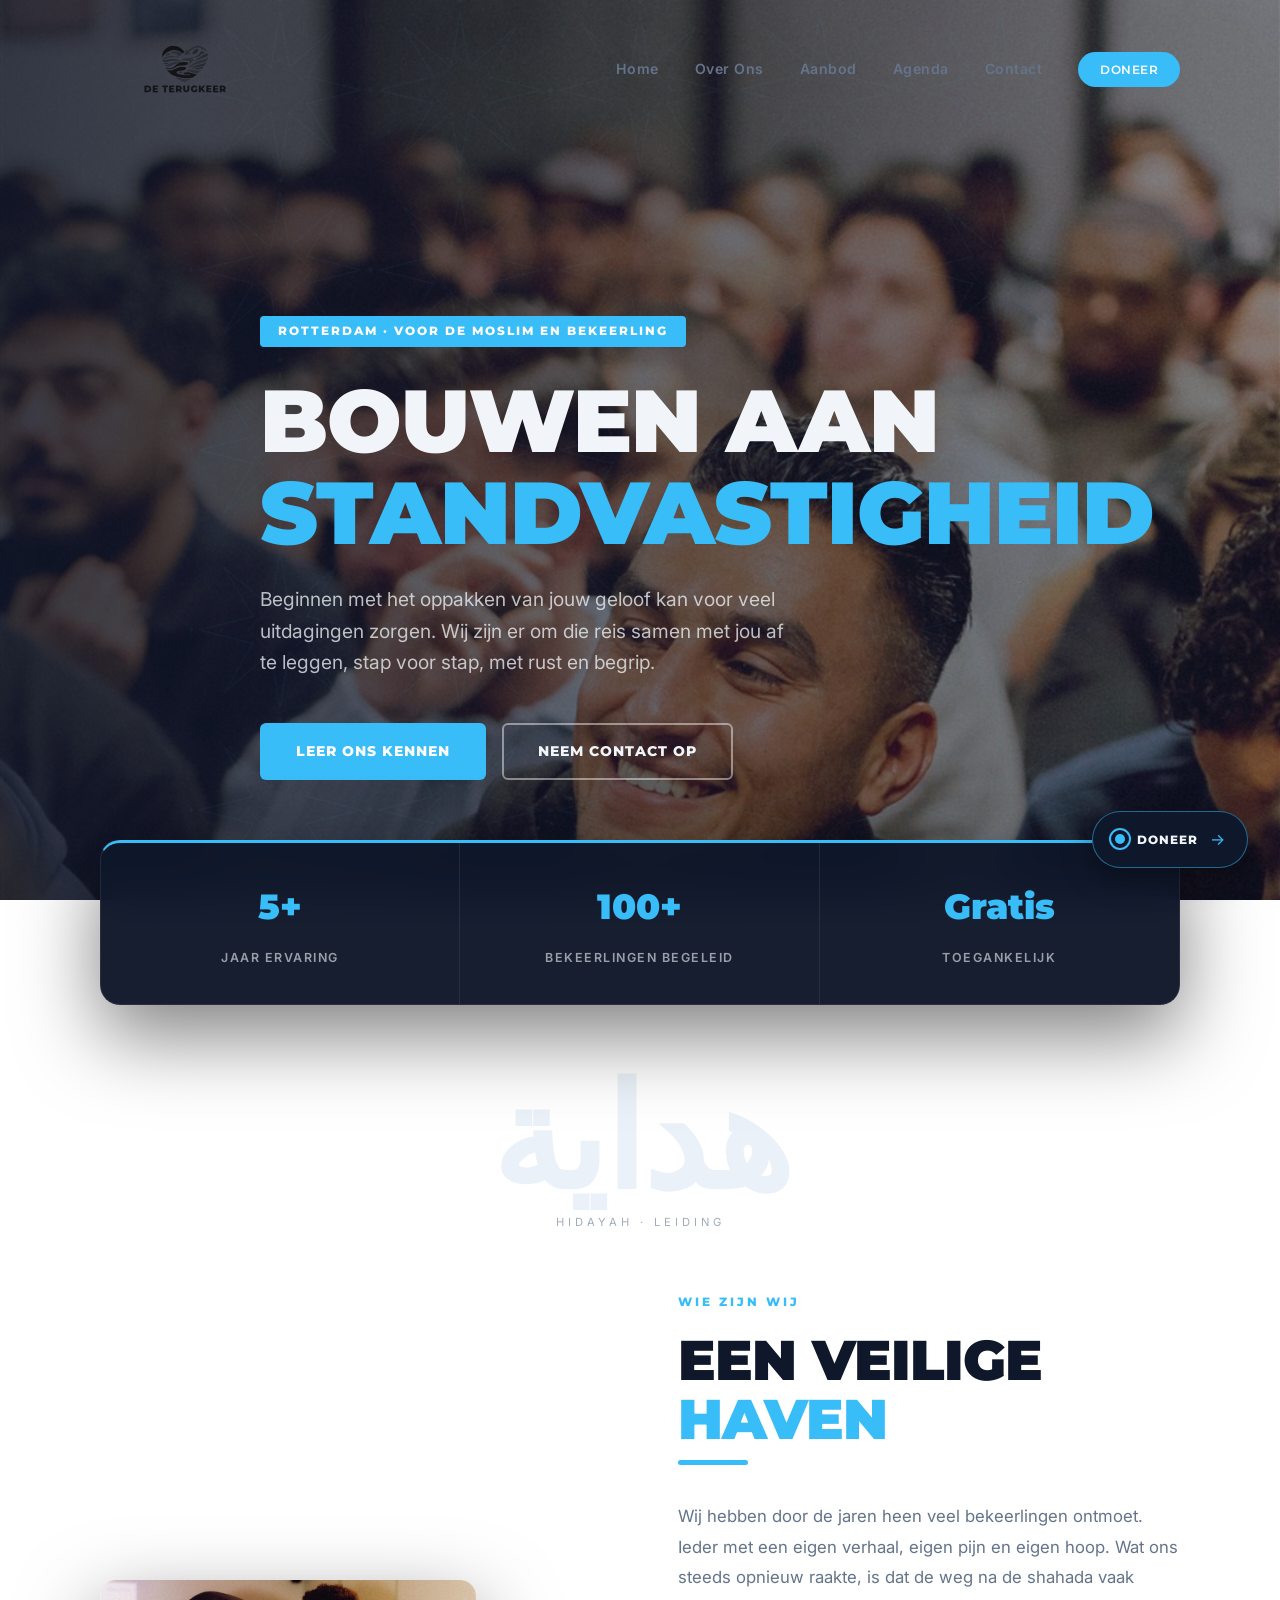
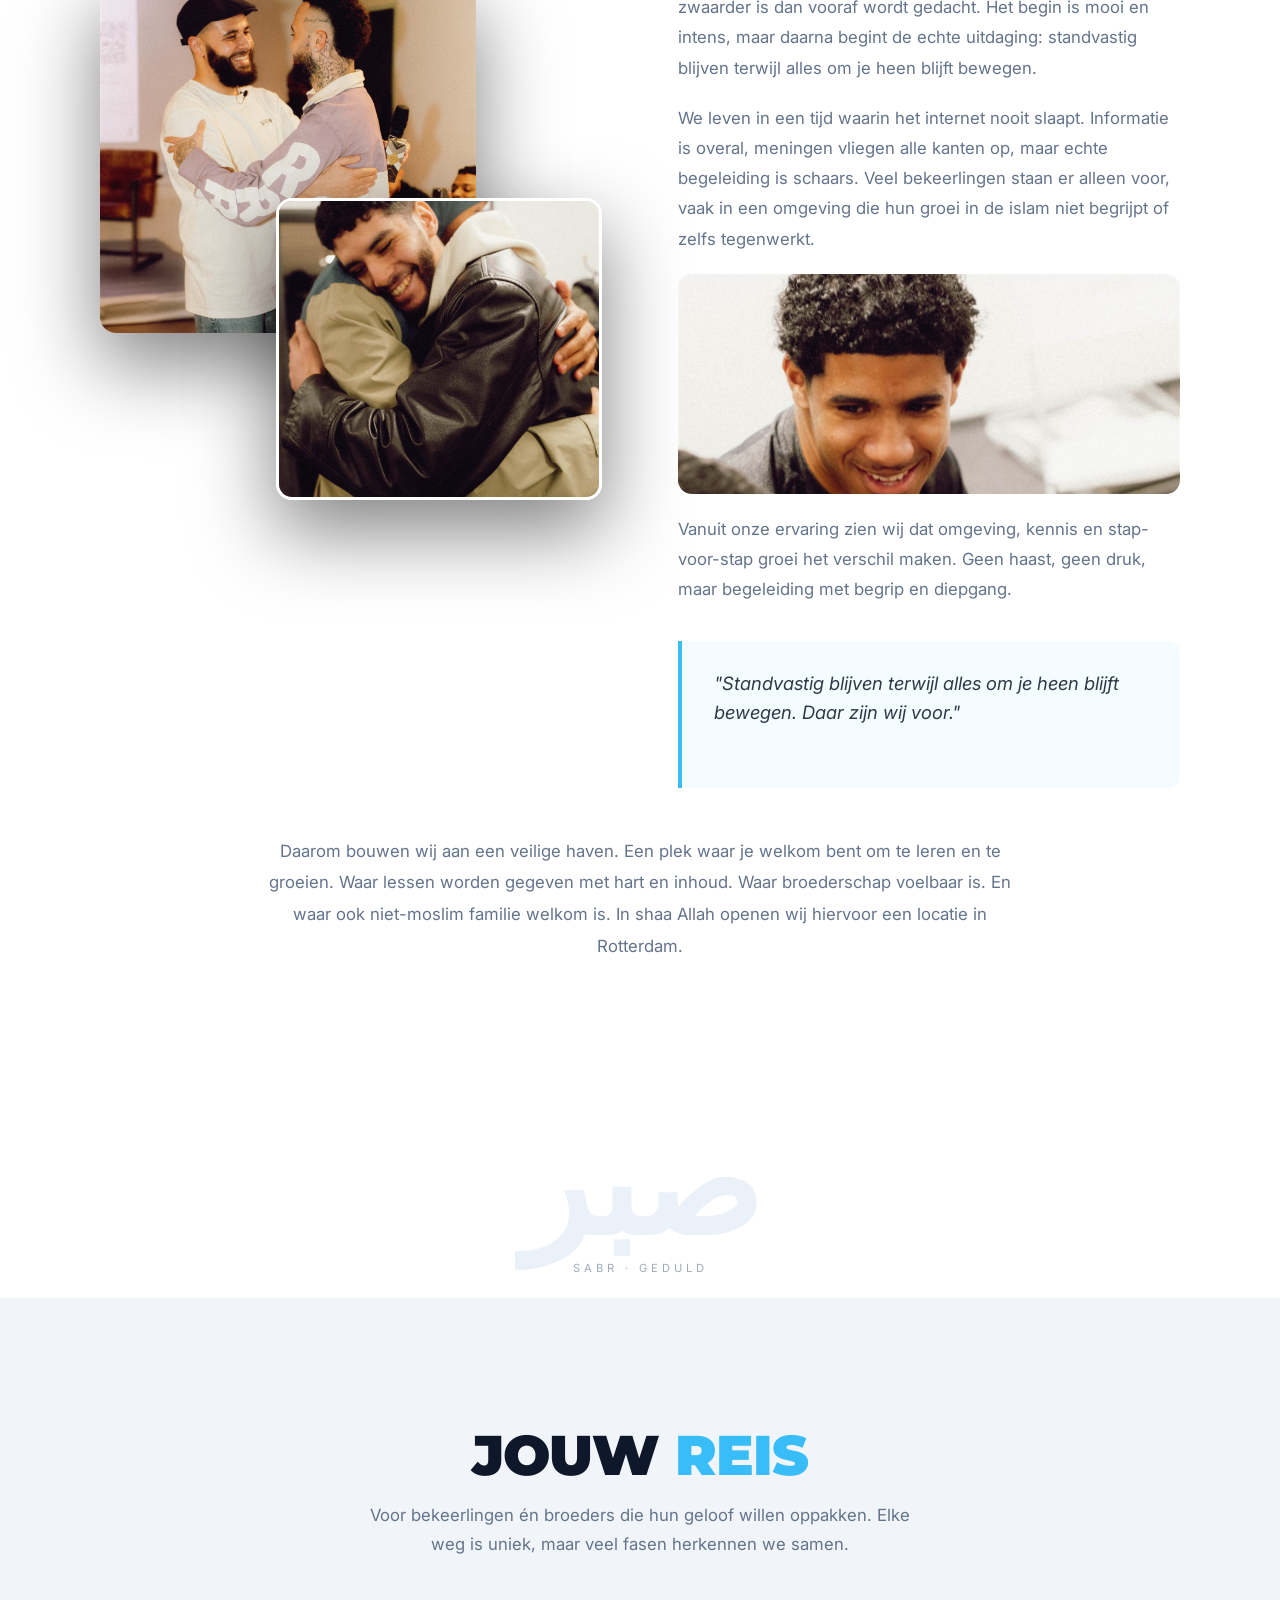
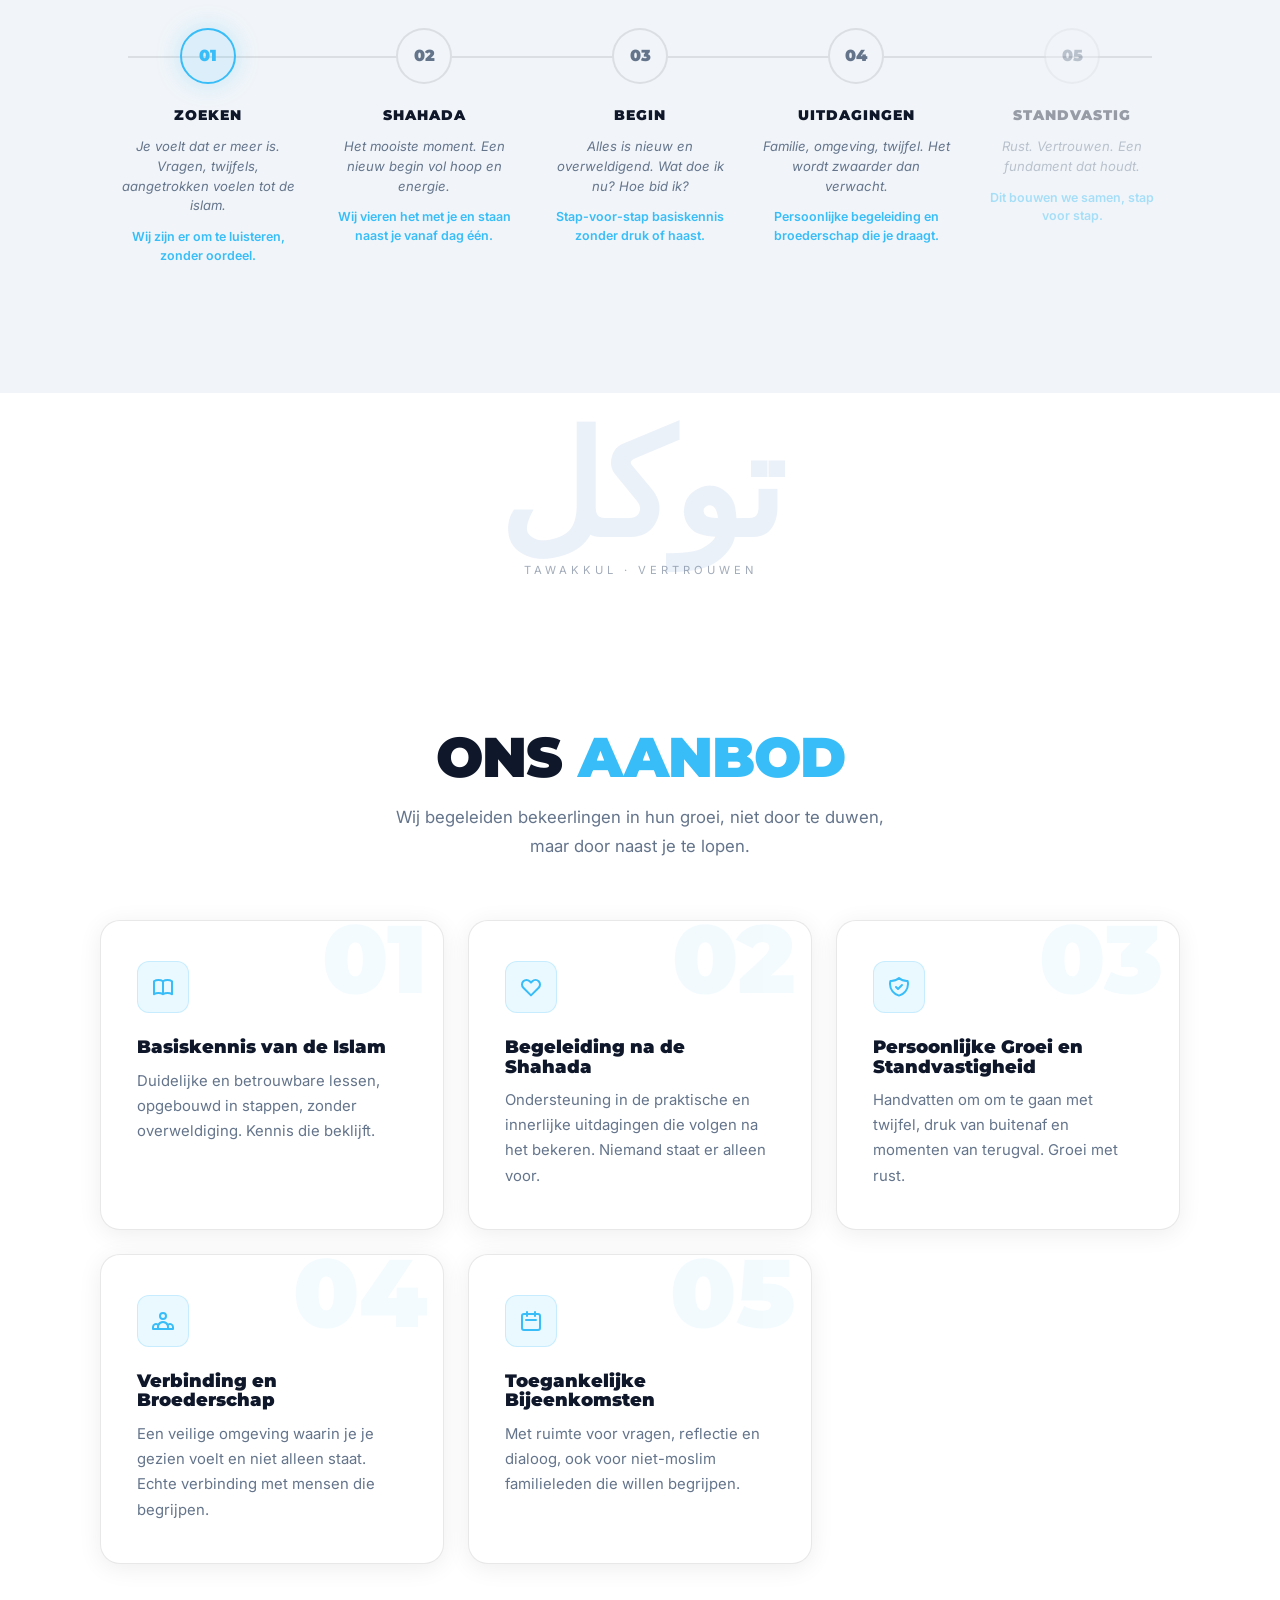
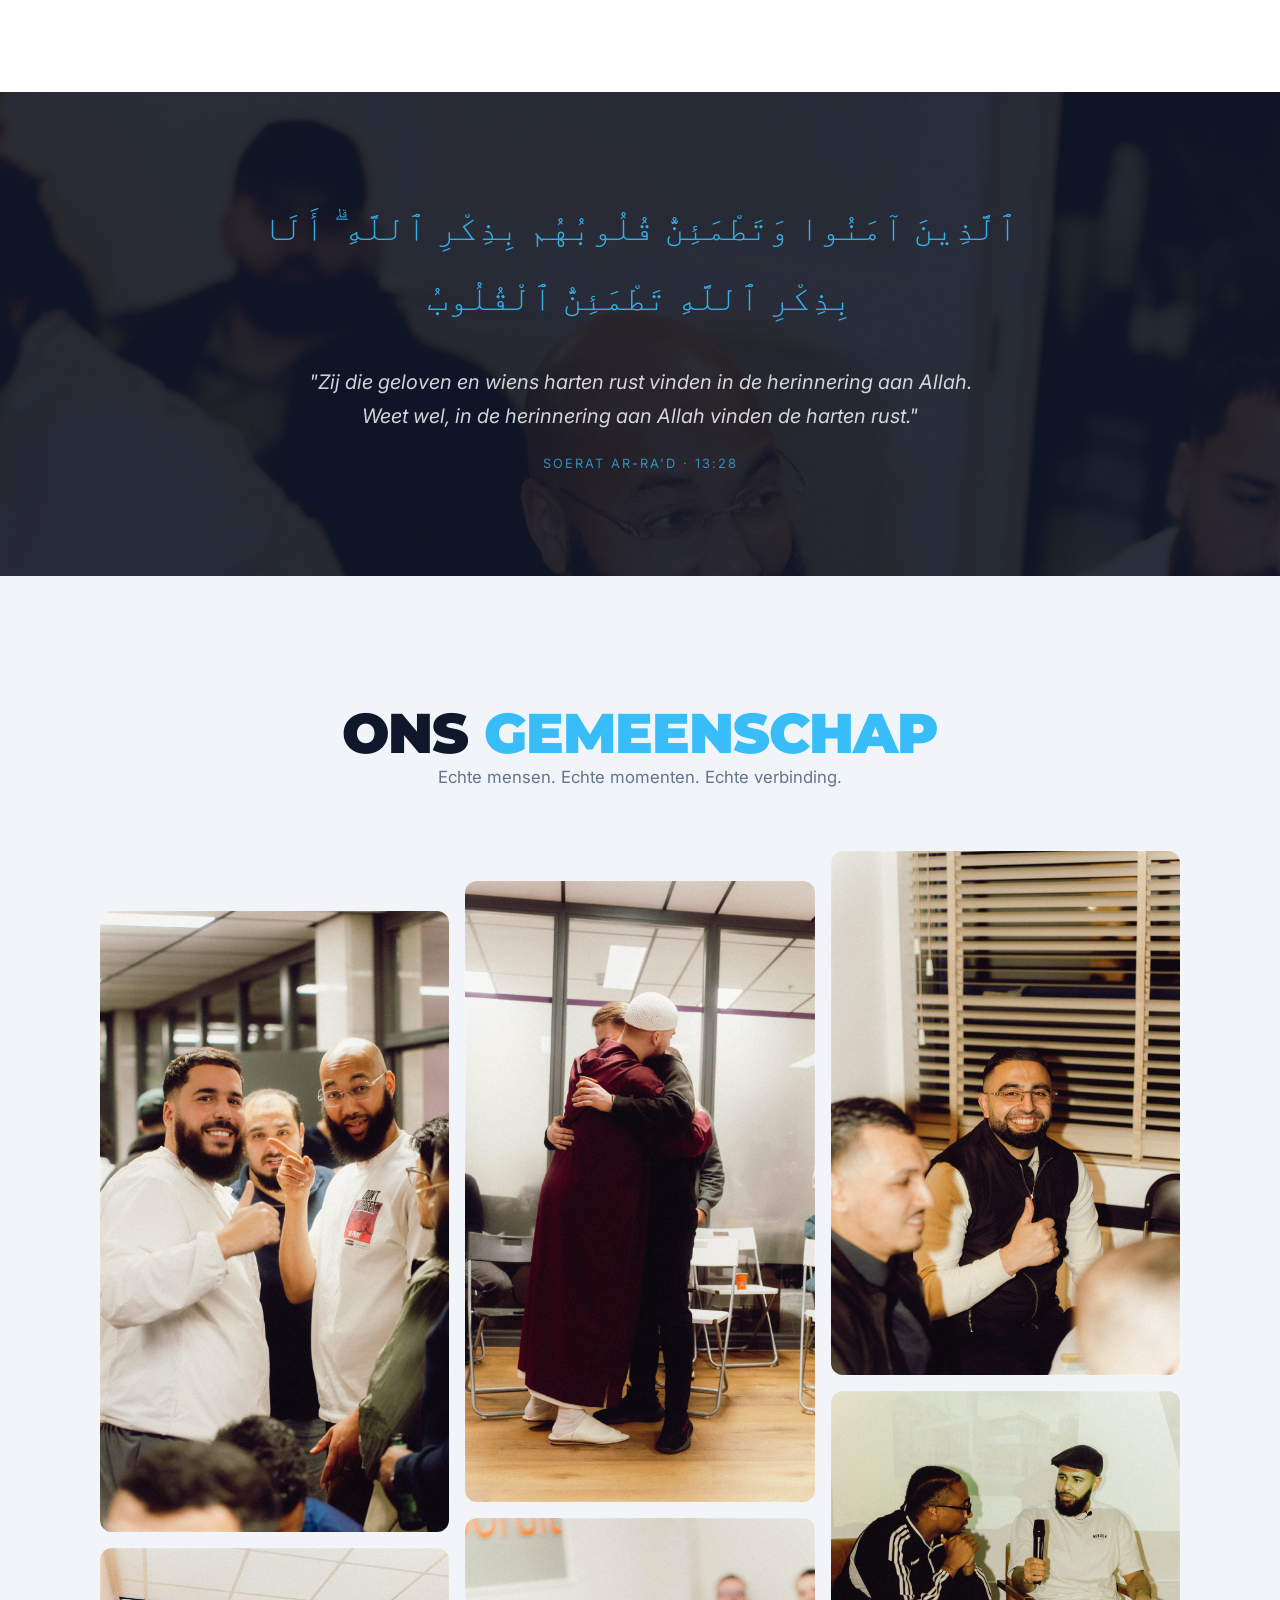
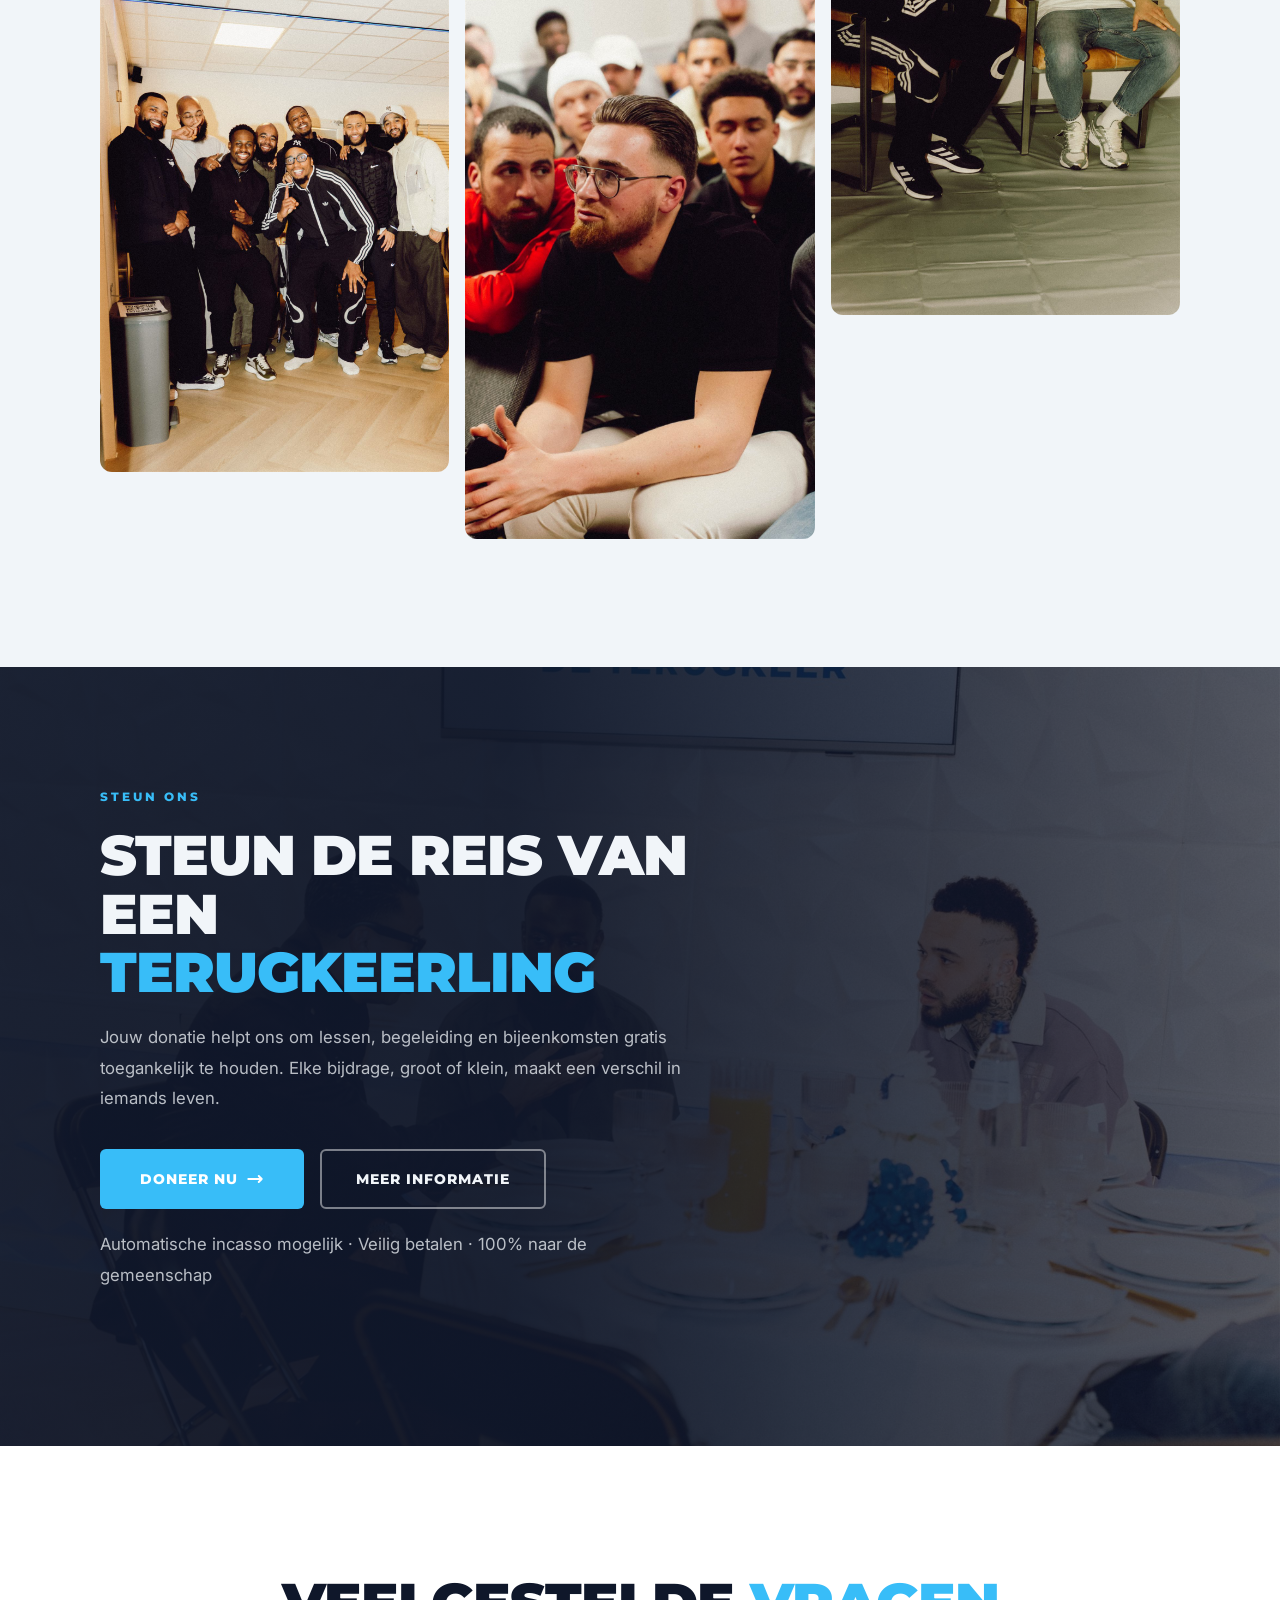
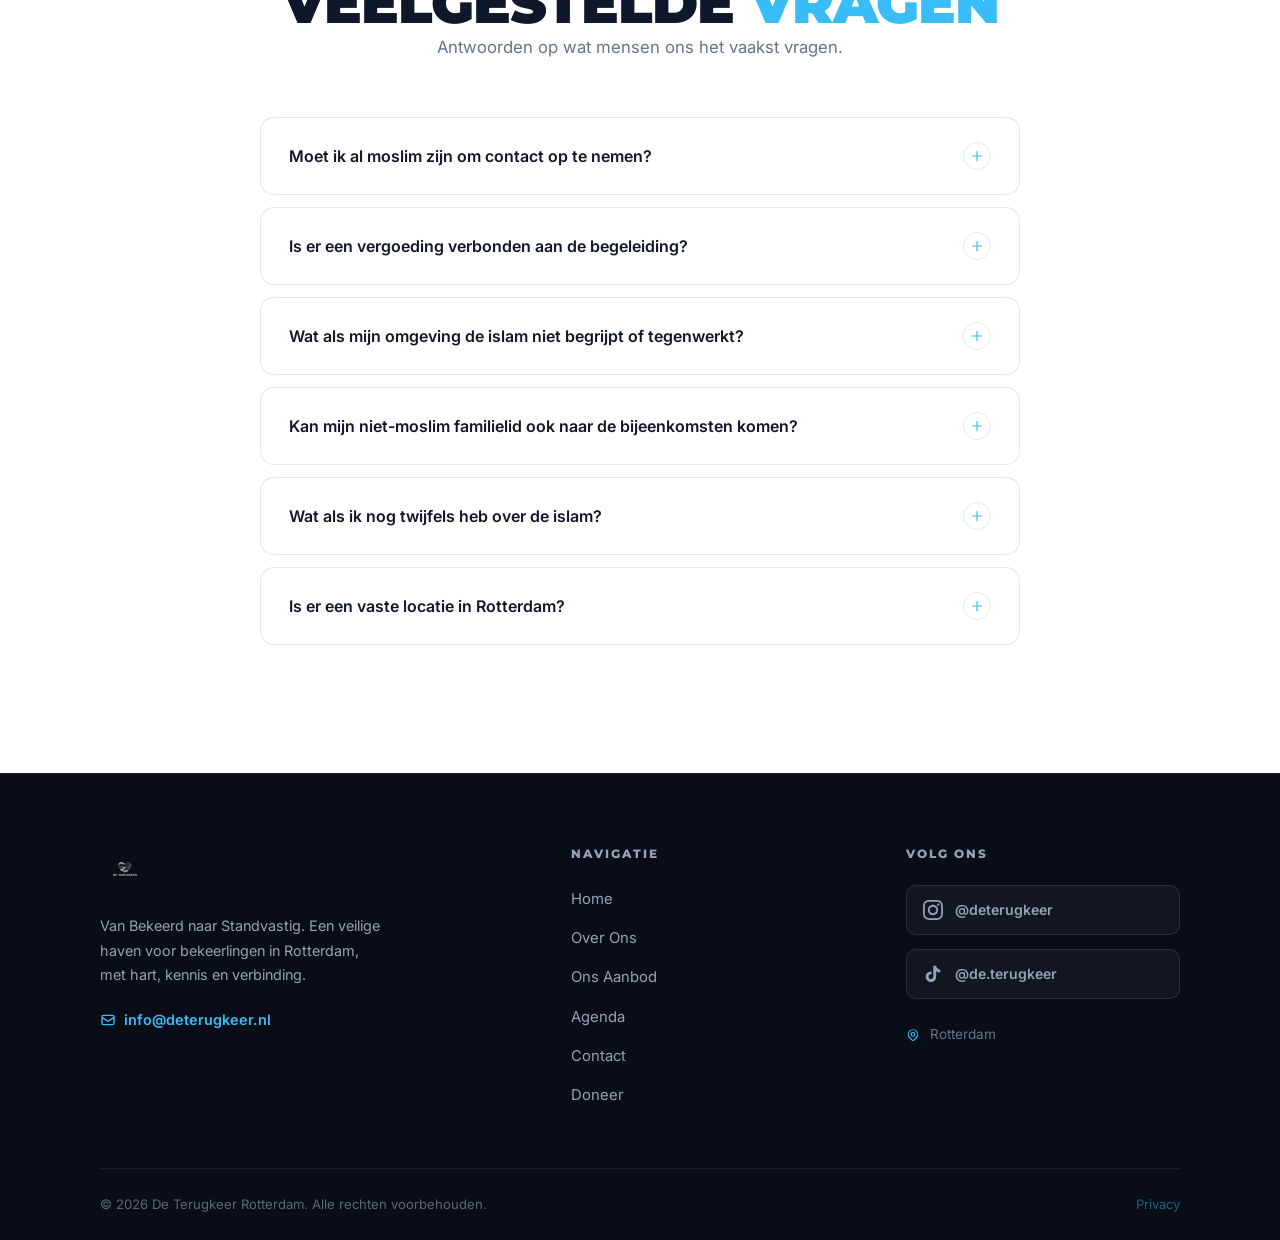
==== commit fdd3d370: "Add files via upload" ====
--- a/index.html
+++ b/index.html
@@ -15,7 +15,7 @@
 <nav class="main-nav">
   <div class="container nav-inner">
     <a href="index.html" class="nav-logo">
-      <img src="logo_transparent.png" alt="De Terugkeer Logo">
+      <img src="logo_transparent.svg" alt="De Terugkeer Logo">
     </a>
     <ul class="nav-links">
       <li><a href="index.html">Home</a></li>
@@ -440,7 +440,7 @@
         </button>
         <div class="faq-answer">
           <div class="faq-answer-inner">
-            Nee, absoluut niet. Iedereen is welkom — of je nu aan het zoeken bent, net je Shahada hebt uitgesproken, of al langer moslim bent maar meer begeleiding zoekt. Ook niet-moslim familieleden zijn van harte welkom.
+            Nee, absoluut niet. Iedereen is welkom, of je nu aan het zoeken bent, net je Shahada hebt uitgesproken, of al langer moslim bent maar meer begeleiding zoekt. Ook niet-moslim familieleden zijn van harte welkom.
           </div>
         </div>
       </div>
@@ -488,7 +488,7 @@
         </button>
         <div class="faq-answer">
           <div class="faq-answer-inner">
-            Ja, familieleden zijn van harte welkom. Wij geloven dat begrip vanuit de omgeving essentieel is. Onze bijeenkomsten bieden ruimte voor vragen en dialoog — ook voor mensen die de islam beter willen begrijpen.
+            Ja, familieleden zijn van harte welkom. Wij geloven dat begrip vanuit de omgeving essentieel is. Onze bijeenkomsten bieden ruimte voor vragen en dialoog, ook voor mensen die de islam beter willen begrijpen.
           </div>
         </div>
       </div>
@@ -504,7 +504,7 @@
         </button>
         <div class="faq-answer">
           <div class="faq-answer-inner">
-            Twijfel is menselijk en volkomen welkom bij ons. Een plek waar fouten mogen bestaan en vragen welkom zijn — dat is wat wij willen zijn. Je hoeft niet perfect te zijn om bij ons terecht te kunnen.
+            Twijfel is menselijk en volkomen welkom bij ons. Een plek waar fouten mogen bestaan en vragen welkom zijn: dat is wat wij willen zijn. Je hoeft niet perfect te zijn om bij ons terecht te kunnen.
           </div>
         </div>
       </div>
@@ -537,7 +537,7 @@
     <div class="footer-grid">
 
       <div class="footer-brand">
-        <img src="logo_transparent.png" alt="De Terugkeer Logo">
+        <img src="logo_transparent.svg" alt="De Terugkeer Logo">
         <p>Van Bekeerd naar Standvastig. Een veilige haven voor bekeerlingen in Rotterdam, met hart, kennis en verbinding.</p>
         <a href="mailto:info@deterugkeer.nl" class="footer-email">
           <svg xmlns="http://www.w3.org/2000/svg" width="16" height="16" fill="none" viewBox="0 0 24 24" stroke="currentColor">
--- a/style.css
+++ b/style.css
@@ -1329,6 +1329,10 @@
 @media (max-width: 768px) {
   .nav-links { display: none; }
   .hamburger { display: flex; }
+  .nav-logo { height: 70px; }
+  .nav-logo img { height: 110px; }
+  .main-nav.scrolled .nav-logo { height: 60px; }
+  .main-nav.scrolled .nav-logo img { height: 95px; }
   .grid-2 { grid-template-columns: 1fr; }
   .photo-stack { height: 380px; }
   .photo-stack .photo-1 { width: 80%; height: 60%; }
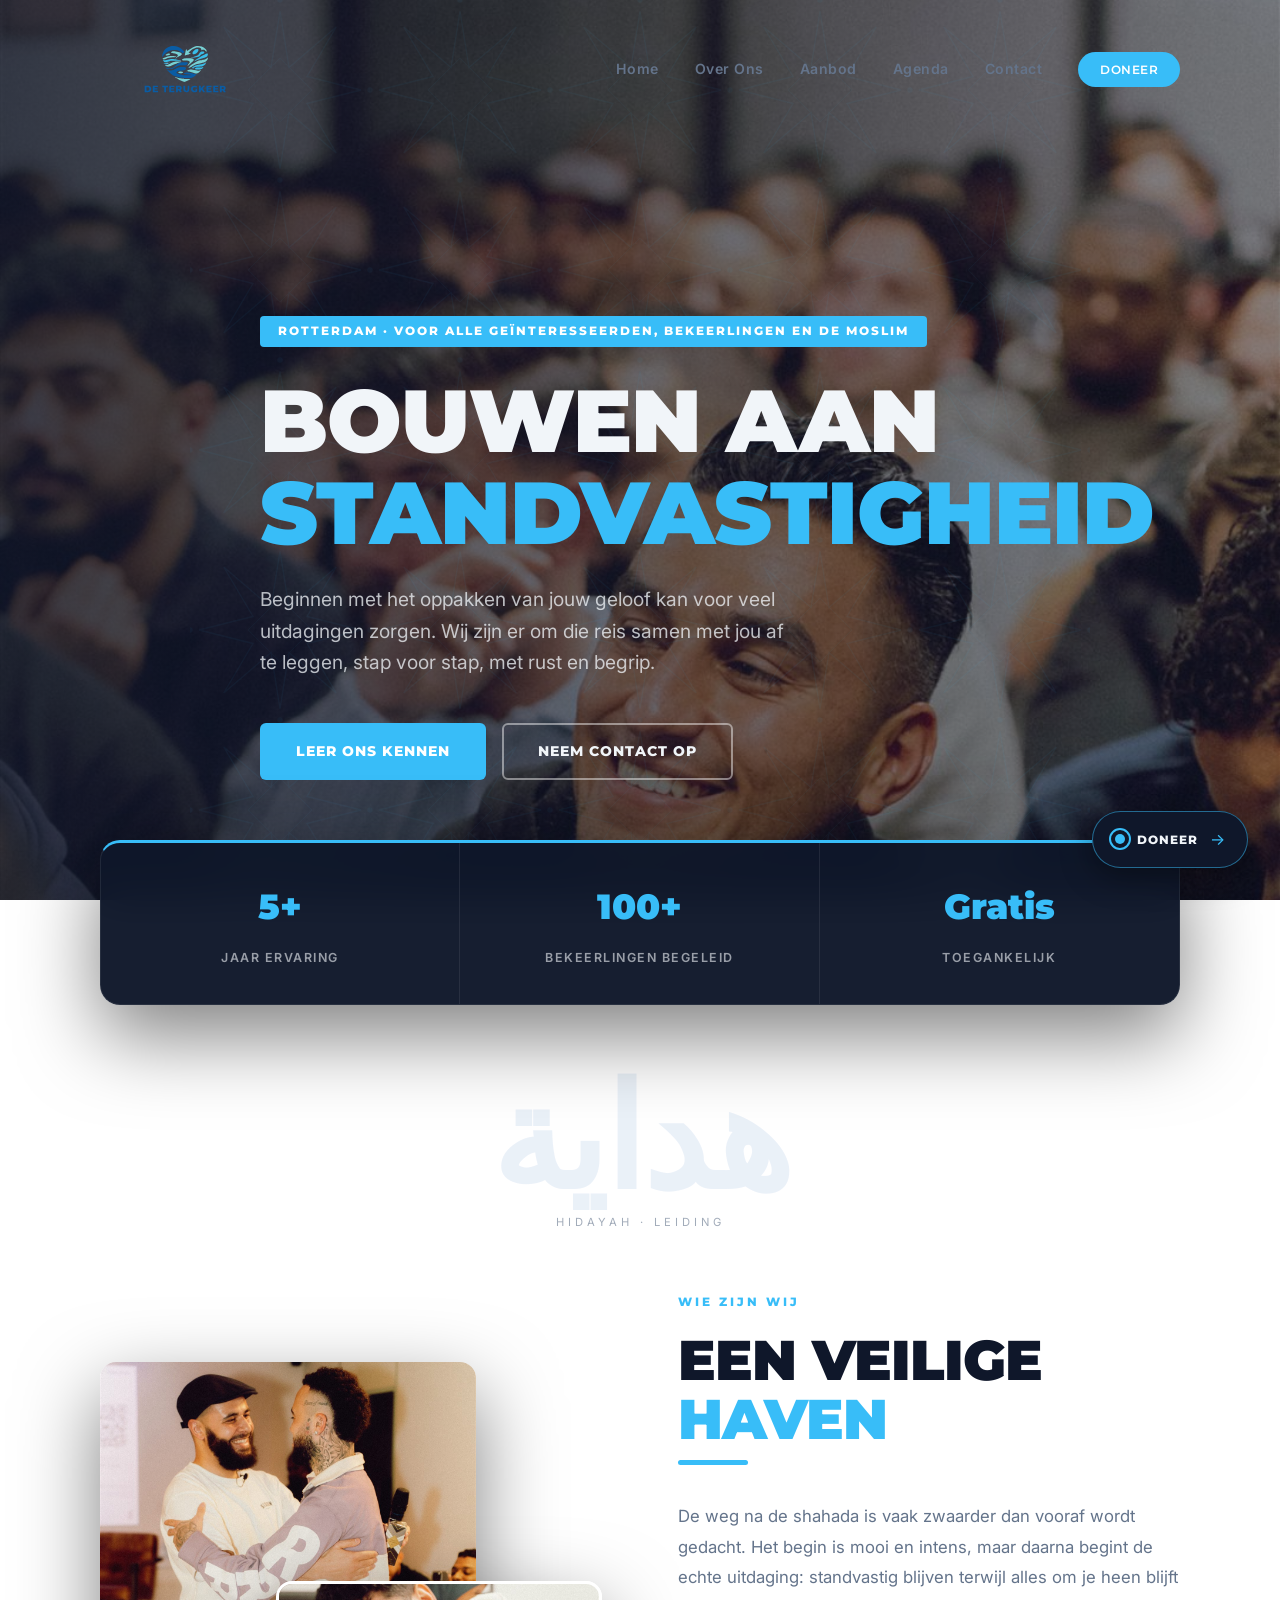
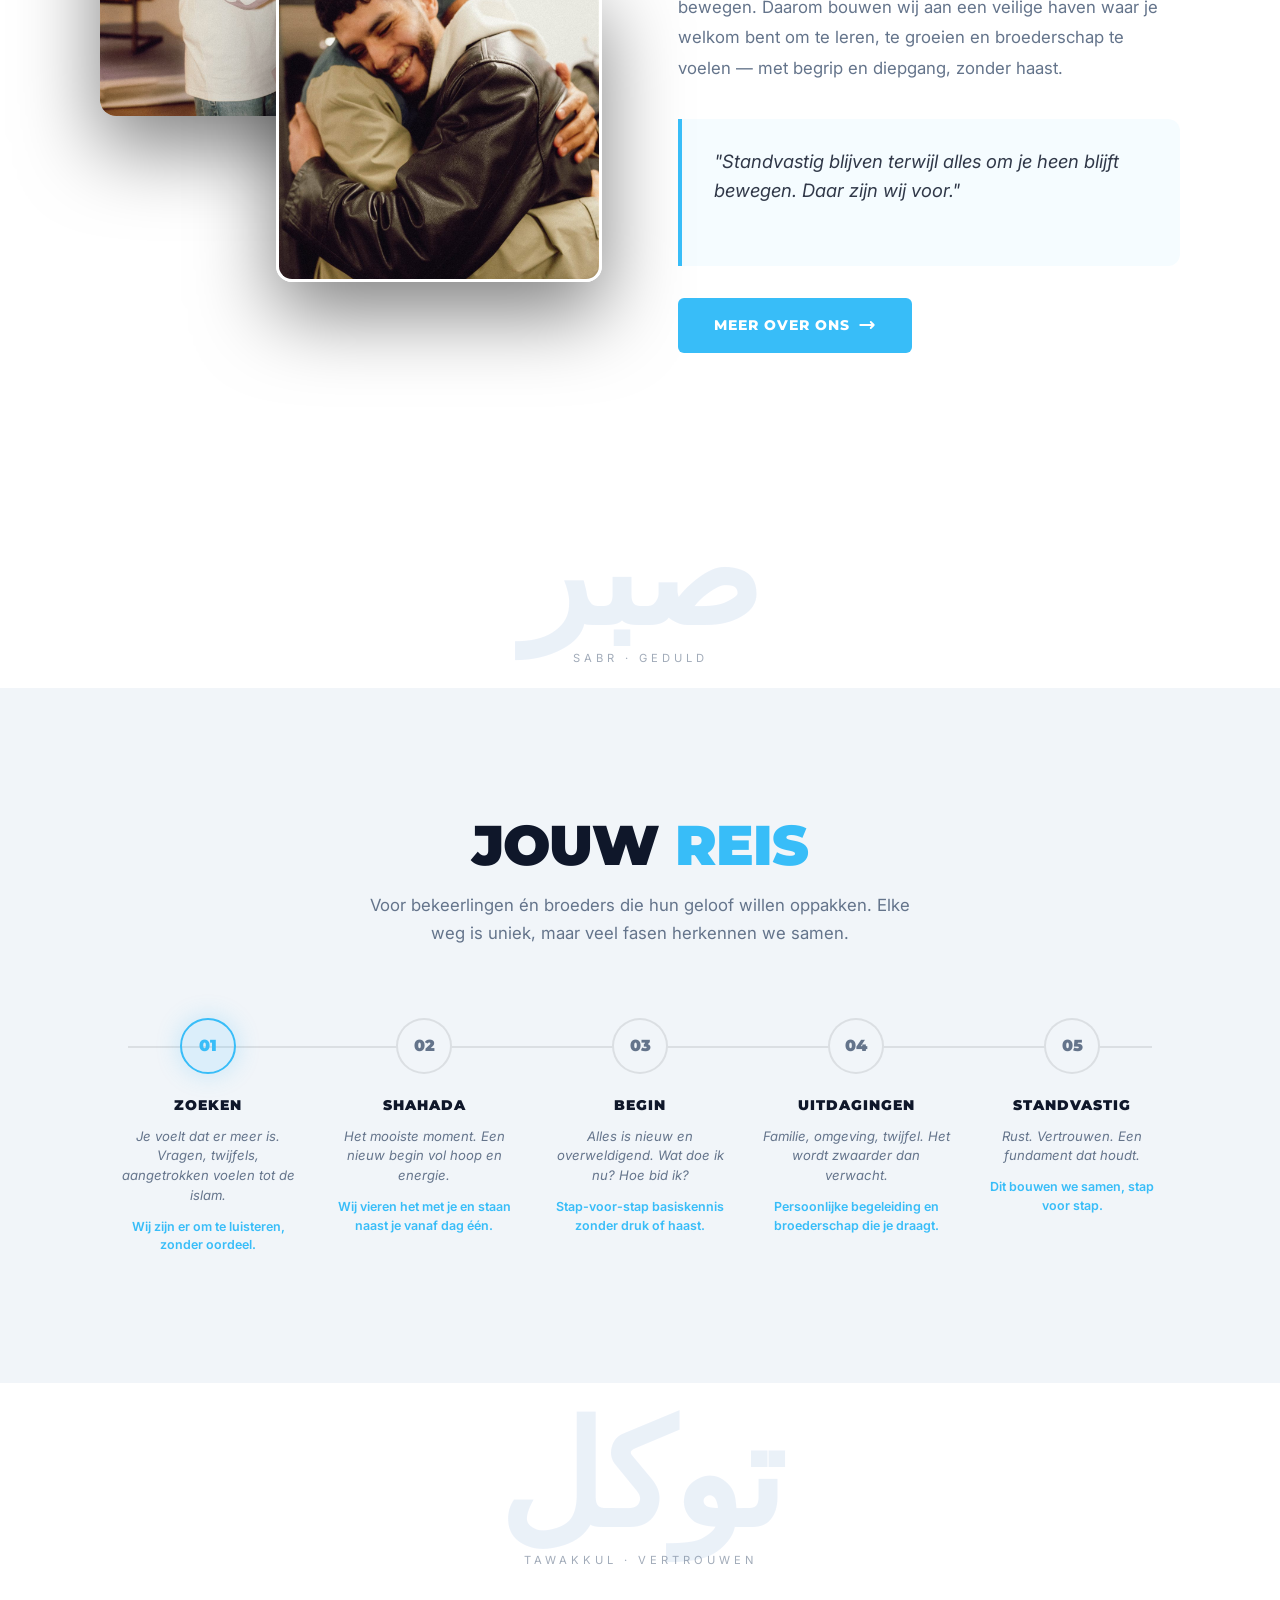
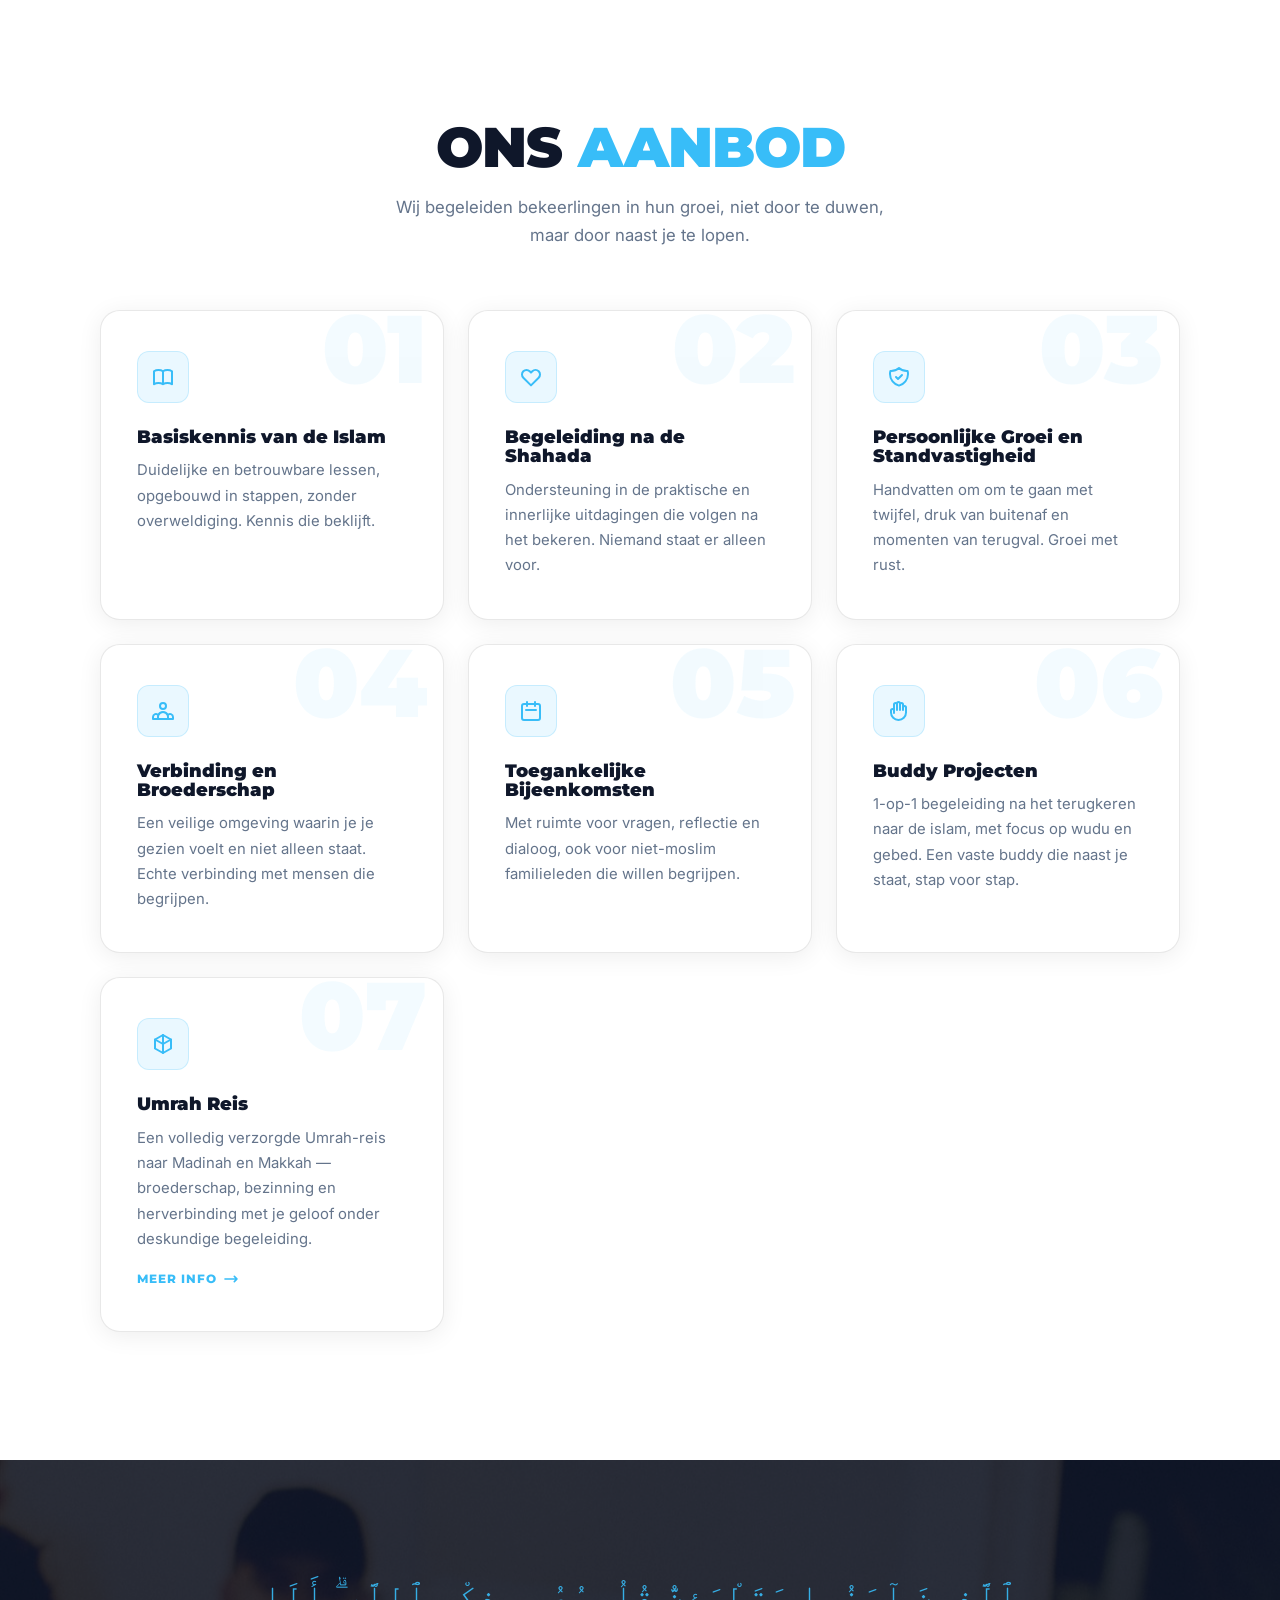
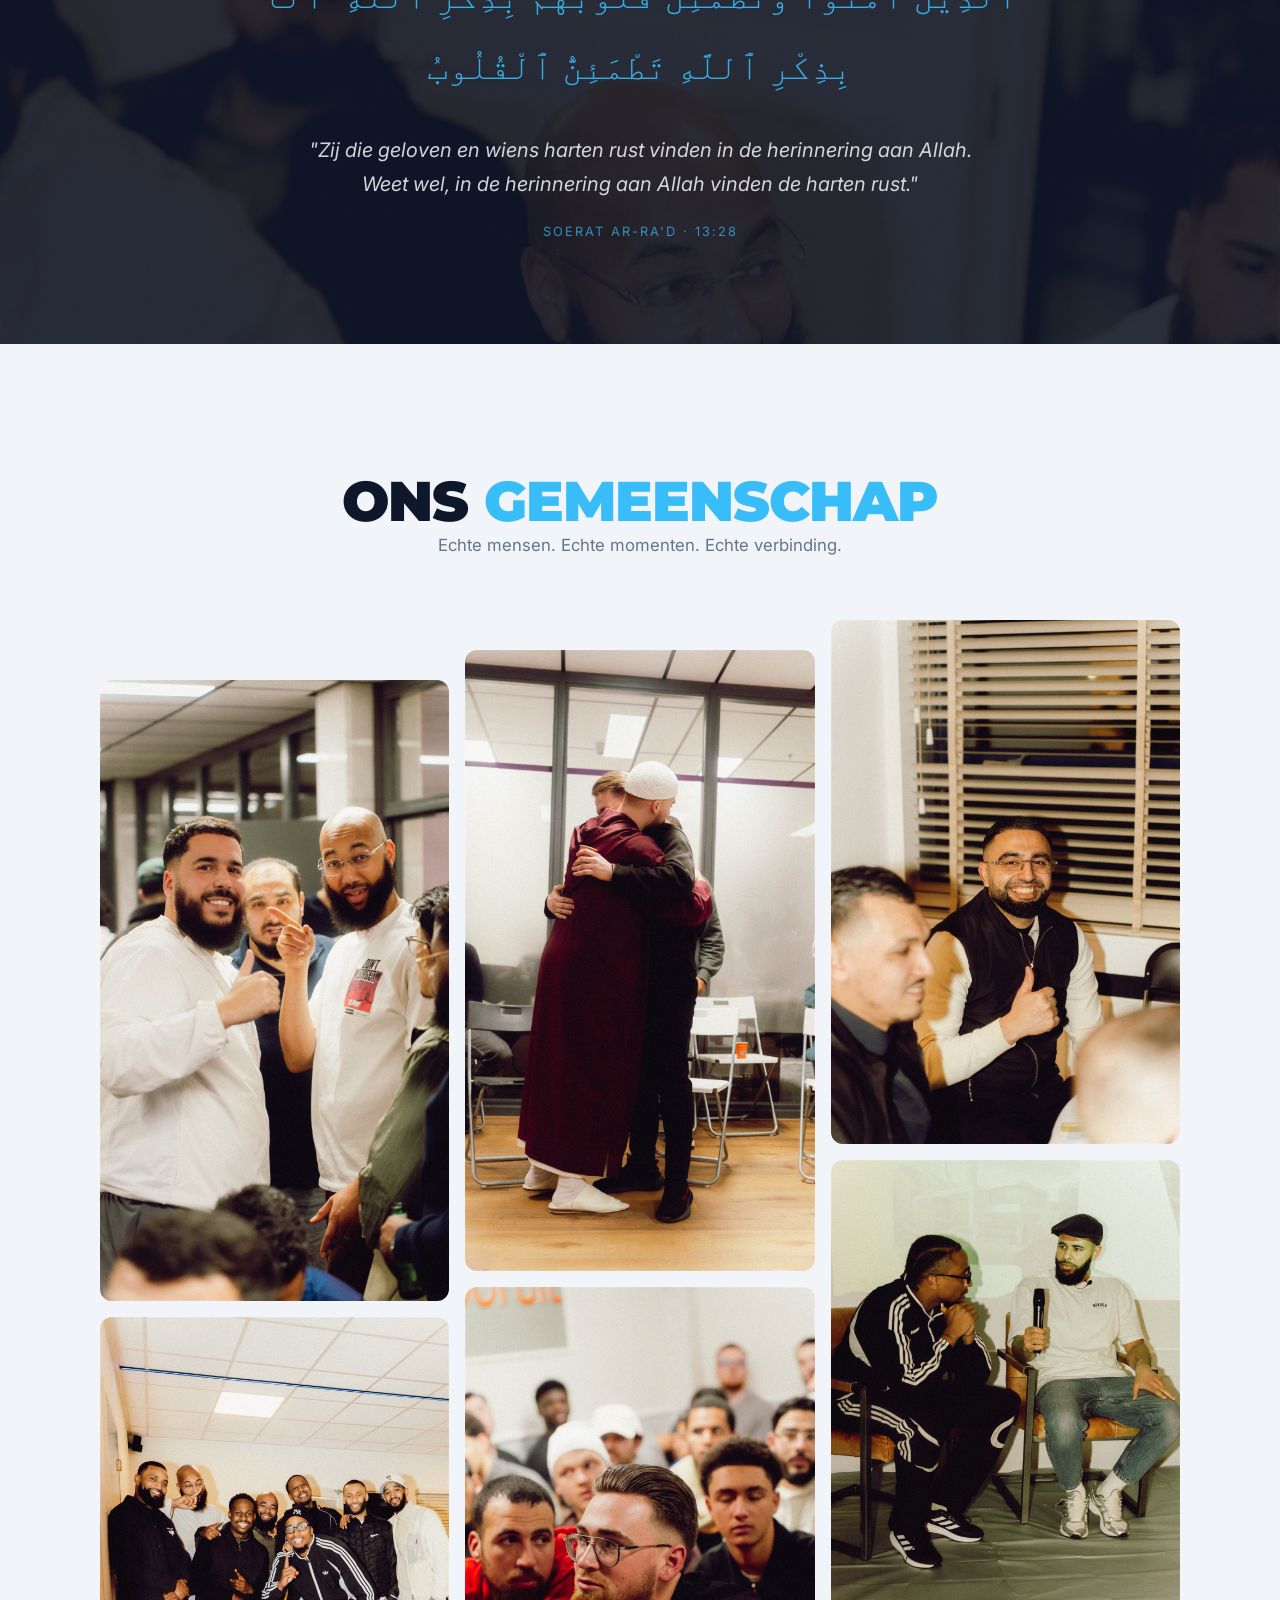
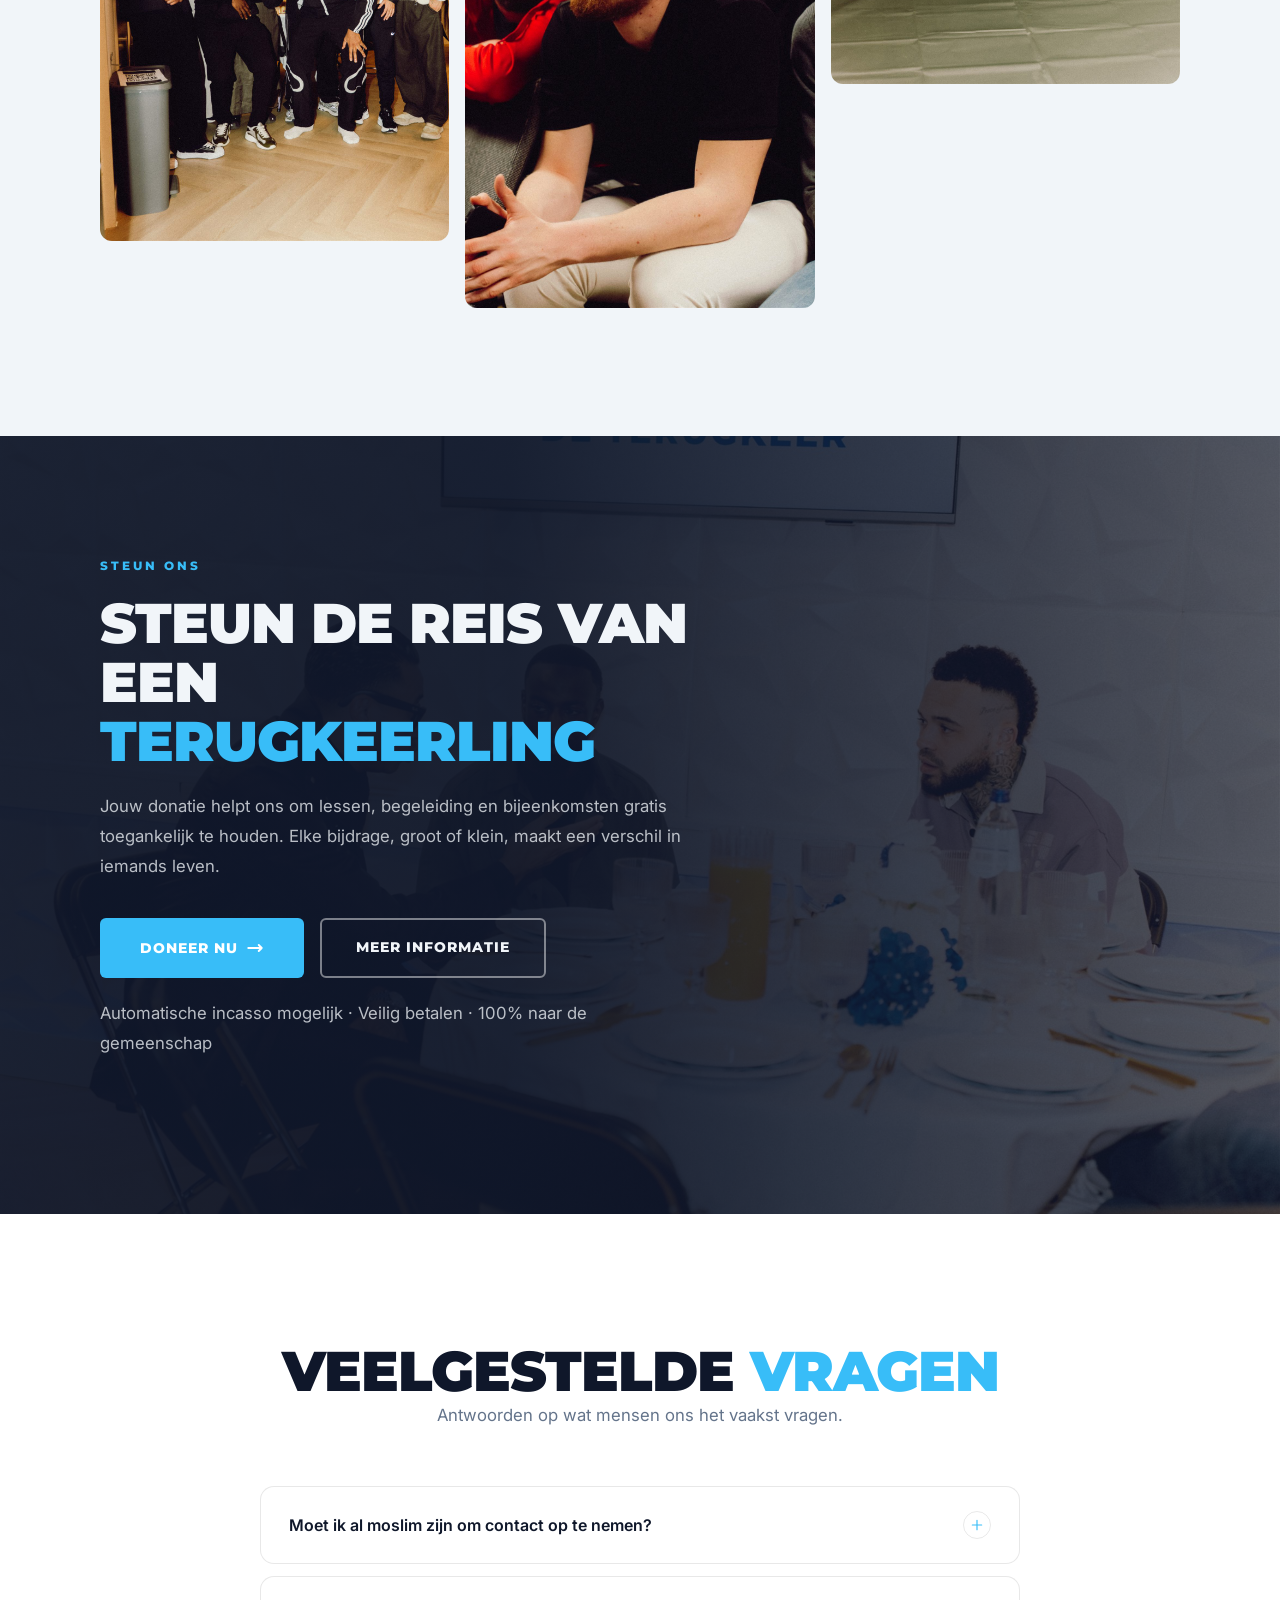
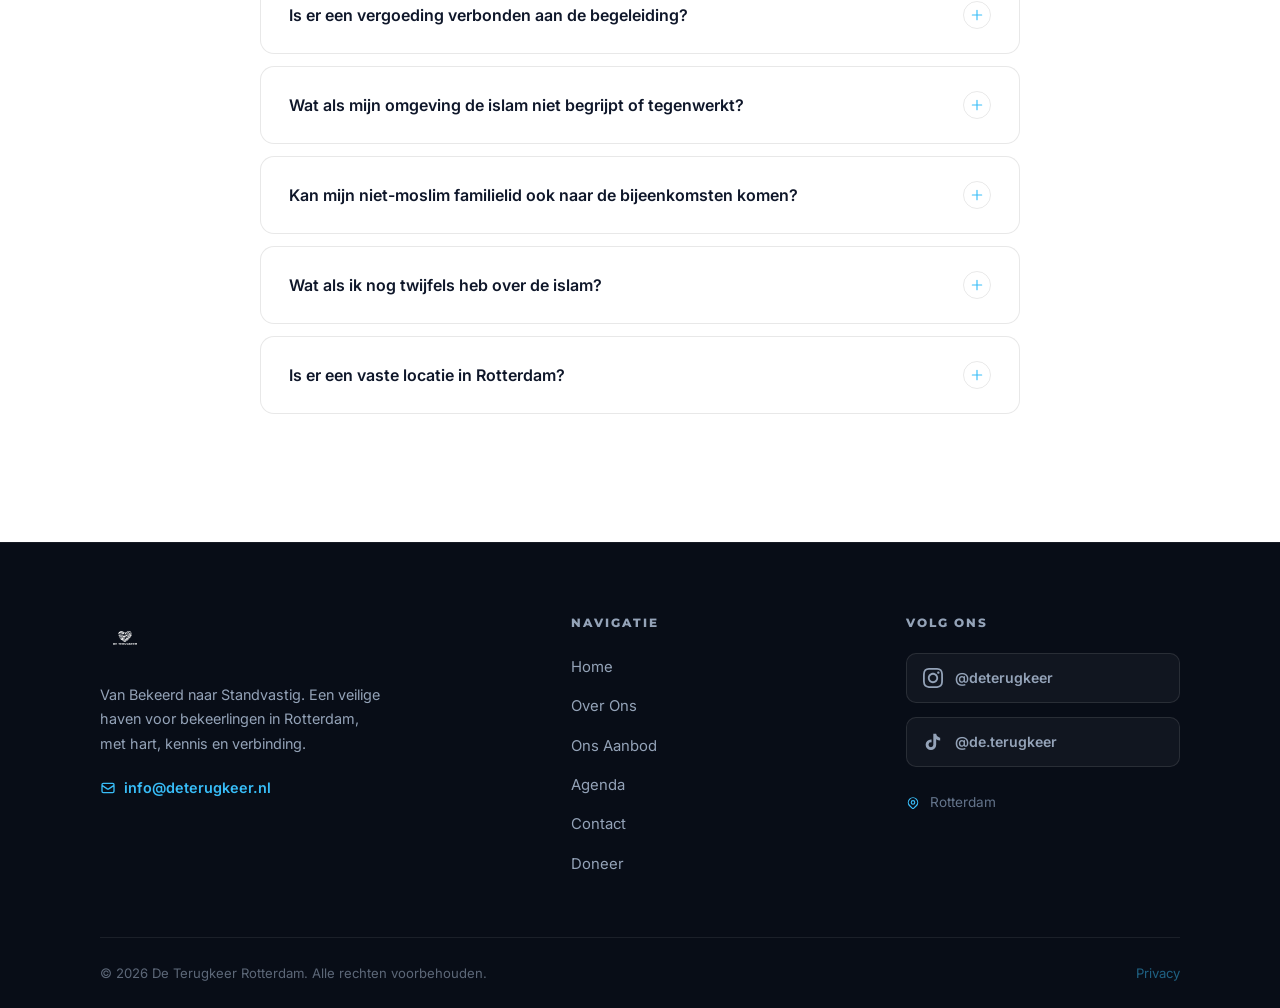
==== commit 2cef6d90: "Add files via upload" ====
--- a/index.html
+++ b/index.html
@@ -19,7 +19,7 @@
     </a>
     <ul class="nav-links">
       <li><a href="index.html">Home</a></li>
-      <li><a href="#over-ons">Over Ons</a></li>
+      <li><a href="over-ons.html">Over Ons</a></li>
       <li><a href="#aanbod">Aanbod</a></li>
       <li><a href="events.html">Agenda</a></li>
       <li><a href="contact.html">Contact</a></li>
@@ -35,7 +35,7 @@
 <!-- Mobile Navigation -->
 <div class="mobile-nav" aria-hidden="true">
   <a href="index.html">Home</a>
-  <a href="#over-ons">Over Ons</a>
+  <a href="over-ons.html">Over Ons</a>
   <a href="#aanbod">Aanbod</a>
   <a href="events.html">Agenda</a>
   <a href="contact.html">Contact</a>
@@ -73,7 +73,7 @@
 
   <div class="container">
     <div class="hero-content">
-      <span class="hero-tag reveal">Rotterdam · voor de moslim en bekeerling</span>
+      <span class="hero-tag reveal">Rotterdam · voor alle geïnteresseerden, bekeerlingen en de moslim</span>
       <h1 class="reveal reveal-delay-1">Bouwen aan<br><span>Standvastigheid</span></h1>
       <p class="hero-subtitle reveal reveal-delay-2">
         Beginnen met het oppakken van jouw geloof kan voor veel uitdagingen zorgen. Wij zijn er om die reis samen met jou af te leggen, stap voor stap, met rust en begrip.
@@ -133,34 +133,25 @@
         </div>
       </div>
 
-      <!-- Right: text -->
+      <!-- Right: teaser text -->
       <div>
         <p class="section-label reveal">Wie Zijn Wij</p>
         <h2 class="reveal reveal-delay-1">Een Veilige<br><span style="color: var(--accent)">Haven</span></h2>
         <div class="title-line reveal reveal-delay-1"></div>
         <p class="reveal reveal-delay-2">
-          Wij hebben door de jaren heen veel bekeerlingen ontmoet. Ieder met een eigen verhaal, eigen pijn en eigen hoop. Wat ons steeds opnieuw raakte, is dat de weg na de shahada vaak zwaarder is dan vooraf wordt gedacht. Het begin is mooi en intens, maar daarna begint de echte uitdaging: standvastig blijven terwijl alles om je heen blijft bewegen.
+          De weg na de shahada is vaak zwaarder dan vooraf wordt gedacht. Het begin is mooi en intens, maar daarna begint de echte uitdaging: standvastig blijven terwijl alles om je heen blijft bewegen. Daarom bouwen wij aan een veilige haven waar je welkom bent om te leren, te groeien en broederschap te voelen — met begrip en diepgang, zonder haast.
         </p>
-        <p class="reveal reveal-delay-3">
-          We leven in een tijd waarin het internet nooit slaapt. Informatie is overal, meningen vliegen alle kanten op, maar echte begeleiding is schaars. Veel bekeerlingen staan er alleen voor, vaak in een omgeving die hun groei in de islam niet begrijpt of zelfs tegenwerkt.
-        </p>
-        <!-- Inline photo between text paragraphs — personal guidance conversation -->
-        <div class="reveal reveal-delay-3" style="margin: 12px 0 20px; border-radius: 14px; overflow: hidden; max-height: 220px;">
-          <img src="DSC00754.jpg" alt="Persoonlijke begeleiding bij De Terugkeer" style="width: 100%; height: 220px; object-fit: cover; object-position: center 20%;">
-        </div>
-        <p class="reveal reveal-delay-3">
-          Vanuit onze ervaring zien wij dat omgeving, kennis en stap-voor-stap groei het verschil maken. Geen haast, geen druk, maar begeleiding met begrip en diepgang.
-        </p>
-        <div class="pull-quote reveal reveal-delay-4">
+        <div class="pull-quote reveal reveal-delay-3">
           <p>"Standvastig blijven terwijl alles om je heen blijft bewegen. Daar zijn wij voor."</p>
         </div>
-      </div>
-    </div>
-
-    <!-- Extra paragraph full width -->
-    <p class="reveal" style="max-width: 760px; margin: 48px auto 0; text-align: center; font-size: 1.05rem; line-height: 1.9;">
-      Daarom bouwen wij aan een veilige haven. Een plek waar je welkom bent om te leren en te groeien. Waar lessen worden gegeven met hart en inhoud. Waar broederschap voelbaar is. En waar ook niet-moslim familie welkom is. In shaa Allah openen wij hiervoor een locatie in Rotterdam.
-    </p>
+        <a href="over-ons.html" class="btn-primary reveal reveal-delay-4" style="margin-top: 32px;">
+          Meer over ons
+          <svg xmlns="http://www.w3.org/2000/svg" width="18" height="18" fill="none" viewBox="0 0 24 24" stroke="currentColor">
+            <path stroke-linecap="round" stroke-linejoin="round" stroke-width="2.5" d="M17 8l4 4m0 0l-4 4m4-4H3"/>
+          </svg>
+        </a>
+      </div>
+    </div>
   </div>
 </section>
 
@@ -313,6 +304,37 @@
         </div>
         <h3>Toegankelijke Bijeenkomsten</h3>
         <p>Met ruimte voor vragen, reflectie en dialoog, ook voor niet-moslim familieleden die willen begrijpen.</p>
+      </div>
+
+      <div class="aanbod-card glass-card reveal">
+        <span class="card-bg-num">06</span>
+        <div class="card-icon-box">
+          <!-- Hand / support icon -->
+          <svg xmlns="http://www.w3.org/2000/svg" fill="none" viewBox="0 0 24 24" stroke="currentColor">
+            <path stroke-linecap="round" stroke-linejoin="round" stroke-width="2" d="M7 11.5V14m0-2.5v-6a1.5 1.5 0 013 0m-3 6a1.5 1.5 0 00-3 0v2a7.5 7.5 0 0015 0v-5a1.5 1.5 0 00-3 0m-6-3V11m0-5.5v-1a1.5 1.5 0 013 0v1m0 0V11m0-5.5a1.5 1.5 0 013 0v3m0 0V11"/>
+          </svg>
+        </div>
+        <h3>Buddy Projecten</h3>
+        <p>1-op-1 begeleiding na het terugkeren naar de islam, met focus op wudu en gebed. Een vaste buddy die naast je staat, stap voor stap.</p>
+      </div>
+
+      <div class="aanbod-card glass-card reveal reveal-delay-1">
+        <span class="card-bg-num">07</span>
+        <div class="card-icon-box">
+          <!-- Kaaba / travel icon -->
+          <svg xmlns="http://www.w3.org/2000/svg" fill="none" viewBox="0 0 24 24" stroke="currentColor">
+            <path stroke-linecap="round" stroke-linejoin="round" stroke-width="2" d="M12 3l8 4.5v9L12 21l-8-4.5v-9L12 3z"/>
+            <path stroke-linecap="round" stroke-linejoin="round" stroke-width="2" d="M12 3v18M4 7.5l8 4.5 8-4.5"/>
+          </svg>
+        </div>
+        <h3>Umrah Reis</h3>
+        <p>Een volledig verzorgde Umrah-reis naar Madinah en Makkah — broederschap, bezinning en herverbinding met je geloof onder deskundige begeleiding.</p>
+        <a href="https://instituut-ip.nl/umrah-terugkeer-01-2027/" target="_blank" rel="noopener noreferrer" class="card-link">
+          Meer info
+          <svg xmlns="http://www.w3.org/2000/svg" width="16" height="16" fill="none" viewBox="0 0 24 24" stroke="currentColor">
+            <path stroke-linecap="round" stroke-linejoin="round" stroke-width="2.5" d="M17 8l4 4m0 0l-4 4m4-4H3"/>
+          </svg>
+        </a>
       </div>
 
     </div>
@@ -551,7 +573,7 @@
         <h4>Navigatie</h4>
         <ul>
           <li><a href="index.html">Home</a></li>
-          <li><a href="#over-ons">Over Ons</a></li>
+          <li><a href="over-ons.html">Over Ons</a></li>
           <li><a href="#aanbod">Ons Aanbod</a></li>
           <li><a href="events.html">Agenda</a></li>
           <li><a href="contact.html">Contact</a></li>
--- a/style.css
+++ b/style.css
@@ -1310,6 +1310,243 @@
 .form-success .success-icon svg { width: 30px; height: 30px; color: var(--accent); }
 .form-success h3 { color: var(--text); margin-bottom: 12px; font-size: 1.2rem; }
 .form-success p { color: var(--text-muted); }
+
+/* ══════════════════════════════════════════
+   OVER ONS PAGE
+══════════════════════════════════════════ */
+.about-section { background: var(--bg); }
+.about-section.alt { background: var(--bg-2); }
+.about-section .section-header { text-align: center; margin-bottom: 54px; }
+.about-section .section-header p { max-width: 640px; margin: 16px auto 0; color: var(--text-muted); }
+.about-label {
+  display: block;
+  font-family: var(--font-display);
+  font-size: 0.72rem;
+  font-weight: 800;
+  text-transform: uppercase;
+  letter-spacing: 3px;
+  color: var(--accent);
+  margin-bottom: 14px;
+}
+
+/* Missie / Visie / Doelstelling */
+.mvd-grid {
+  display: grid;
+  grid-template-columns: repeat(auto-fit, minmax(280px, 1fr));
+  gap: 24px;
+}
+.mvd-card { padding: 36px 32px; }
+.mvd-card .card-icon-box { margin-bottom: 22px; }
+.mvd-card h3 { color: var(--text); margin-bottom: 14px; }
+.mvd-card p { font-size: 0.95rem; line-height: 1.75; color: var(--text-muted); }
+
+/* Doelgroep highlight */
+.doelgroep-highlight { max-width: 820px; margin: 0 auto; text-align: center; }
+.doelgroep-highlight .lead {
+  font-family: var(--font-display);
+  font-weight: 800;
+  font-size: clamp(1.4rem, 3vw, 2rem);
+  color: var(--text);
+  line-height: 1.4;
+  margin-bottom: 20px;
+  text-transform: none;
+  letter-spacing: -0.5px;
+}
+.doelgroep-highlight .lead span { color: var(--accent); }
+.doelgroep-highlight p { color: var(--text-muted); line-height: 1.85; }
+
+/* Activiteiten list */
+.activiteiten-grid {
+  display: grid;
+  grid-template-columns: repeat(auto-fit, minmax(240px, 1fr));
+  gap: 0 40px;
+  max-width: 860px;
+  margin: 0 auto;
+  list-style: none;
+}
+.activiteiten-grid li {
+  display: flex;
+  align-items: center;
+  gap: 12px;
+  font-size: 0.98rem;
+  color: var(--text);
+  padding: 15px 0;
+  border-bottom: 1px solid var(--border);
+}
+.activiteiten-grid li svg { width: 20px; height: 20px; color: var(--accent); flex-shrink: 0; }
+
+/* Bestuur */
+.bestuur-grid {
+  display: grid;
+  grid-template-columns: repeat(auto-fit, minmax(210px, 1fr));
+  gap: 24px;
+}
+.bestuur-card { padding: 34px 28px; text-align: center; }
+.bestuur-avatar {
+  width: 64px;
+  height: 64px;
+  border-radius: 50%;
+  background: rgba(56, 189, 248, 0.1);
+  border: 1px solid rgba(56, 189, 248, 0.25);
+  display: flex;
+  align-items: center;
+  justify-content: center;
+  margin: 0 auto 18px;
+  font-family: var(--font-display);
+  font-weight: 900;
+  font-size: 1.25rem;
+  color: var(--accent);
+}
+.bestuur-role {
+  font-family: var(--font-display);
+  font-size: 0.66rem;
+  font-weight: 800;
+  text-transform: uppercase;
+  letter-spacing: 2px;
+  color: var(--accent);
+  margin-bottom: 6px;
+}
+.bestuur-name {
+  font-family: var(--font-display);
+  font-weight: 800;
+  font-size: 1.05rem;
+  color: var(--text);
+}
+
+/* Beleidsplan blocks */
+.beleid-grid {
+  display: grid;
+  grid-template-columns: repeat(auto-fit, minmax(280px, 1fr));
+  gap: 24px;
+  margin-bottom: 48px;
+}
+.beleid-block { padding: 32px 30px; }
+.beleid-block h3 { color: var(--text); margin-bottom: 14px; font-size: 1.1rem; }
+.beleid-block p { font-size: 0.92rem; line-height: 1.7; color: var(--text-muted); }
+.beleid-block > ul { display: flex; flex-direction: column; gap: 10px; margin-top: 6px; }
+.beleid-block > ul li {
+  position: relative;
+  padding-left: 18px;
+  font-size: 0.92rem;
+  line-height: 1.6;
+  color: var(--text-muted);
+}
+.beleid-block > ul li::before {
+  content: '';
+  position: absolute;
+  left: 0;
+  top: 8px;
+  width: 6px;
+  height: 6px;
+  border-radius: 50%;
+  background: var(--accent);
+}
+
+/* Meerjarenstrategie list */
+.strategie-list { display: flex; flex-direction: column; }
+.strategie-list li {
+  display: flex;
+  gap: 18px;
+  align-items: baseline;
+  padding: 13px 0;
+  border-bottom: 1px solid var(--border);
+  font-size: 0.92rem;
+  color: var(--text-muted);
+  line-height: 1.5;
+}
+.strategie-list li:last-child { border-bottom: none; }
+.strategie-list .jaar {
+  font-family: var(--font-display);
+  font-weight: 900;
+  color: var(--accent);
+  min-width: 52px;
+  flex-shrink: 0;
+}
+
+/* Meerjarenbegroting table */
+.begroting-table {
+  width: 100%;
+  max-width: 520px;
+  margin: 0 auto 12px;
+  border-collapse: collapse;
+}
+.begroting-table th,
+.begroting-table td {
+  padding: 14px 20px;
+  text-align: left;
+  border-bottom: 1px solid var(--border);
+  font-size: 0.95rem;
+  color: var(--text-muted);
+}
+.begroting-table th {
+  font-family: var(--font-display);
+  text-transform: uppercase;
+  letter-spacing: 1px;
+  font-size: 0.7rem;
+}
+.begroting-table td:last-child,
+.begroting-table th:last-child { text-align: right; }
+.begroting-table td:last-child { font-weight: 700; color: var(--text); }
+.begroting-table tbody tr:nth-child(odd) { background: var(--bg-2); }
+.begroting-table tfoot td {
+  font-family: var(--font-display);
+  font-weight: 800;
+  color: var(--text);
+  border-top: 2px solid var(--border-accent);
+  border-bottom: none;
+}
+
+/* ANBI / gegevens block */
+.anbi-block { max-width: 720px; margin: 0 auto; padding: 44px; }
+.anbi-block dl {
+  display: grid;
+  grid-template-columns: max-content 1fr;
+  gap: 16px 32px;
+}
+.anbi-block dt {
+  font-family: var(--font-display);
+  font-size: 0.72rem;
+  font-weight: 800;
+  text-transform: uppercase;
+  letter-spacing: 1.5px;
+  color: var(--text-muted);
+  align-self: center;
+}
+.anbi-block dd { color: var(--text); font-size: 0.98rem; }
+.anbi-block dd a { color: var(--accent); transition: opacity 0.2s; }
+.anbi-block dd a:hover { opacity: 0.75; }
+.anbi-note {
+  margin-top: 28px;
+  padding-top: 24px;
+  border-top: 1px solid var(--border);
+  font-size: 0.9rem;
+  color: var(--text-muted);
+  line-height: 1.75;
+}
+
+/* Umrah aanbod card link */
+.aanbod-card .card-link {
+  display: inline-flex;
+  align-items: center;
+  gap: 6px;
+  margin-top: 16px;
+  font-family: var(--font-display);
+  font-weight: 800;
+  font-size: 0.78rem;
+  text-transform: uppercase;
+  letter-spacing: 1px;
+  color: var(--accent);
+  transition: gap 0.2s;
+}
+.aanbod-card .card-link:hover { gap: 12px; }
+
+@media (max-width: 560px) {
+  .anbi-block { padding: 30px 24px; }
+  .anbi-block dl { grid-template-columns: 1fr; gap: 4px 0; }
+  .anbi-block dd { margin-bottom: 14px; }
+  .anbi-block dd:last-of-type { margin-bottom: 0; }
+  .activiteiten-grid { grid-template-columns: 1fr; gap: 0; }
+}
 
 /* ══════════════════════════════════════════
    RESPONSIVE
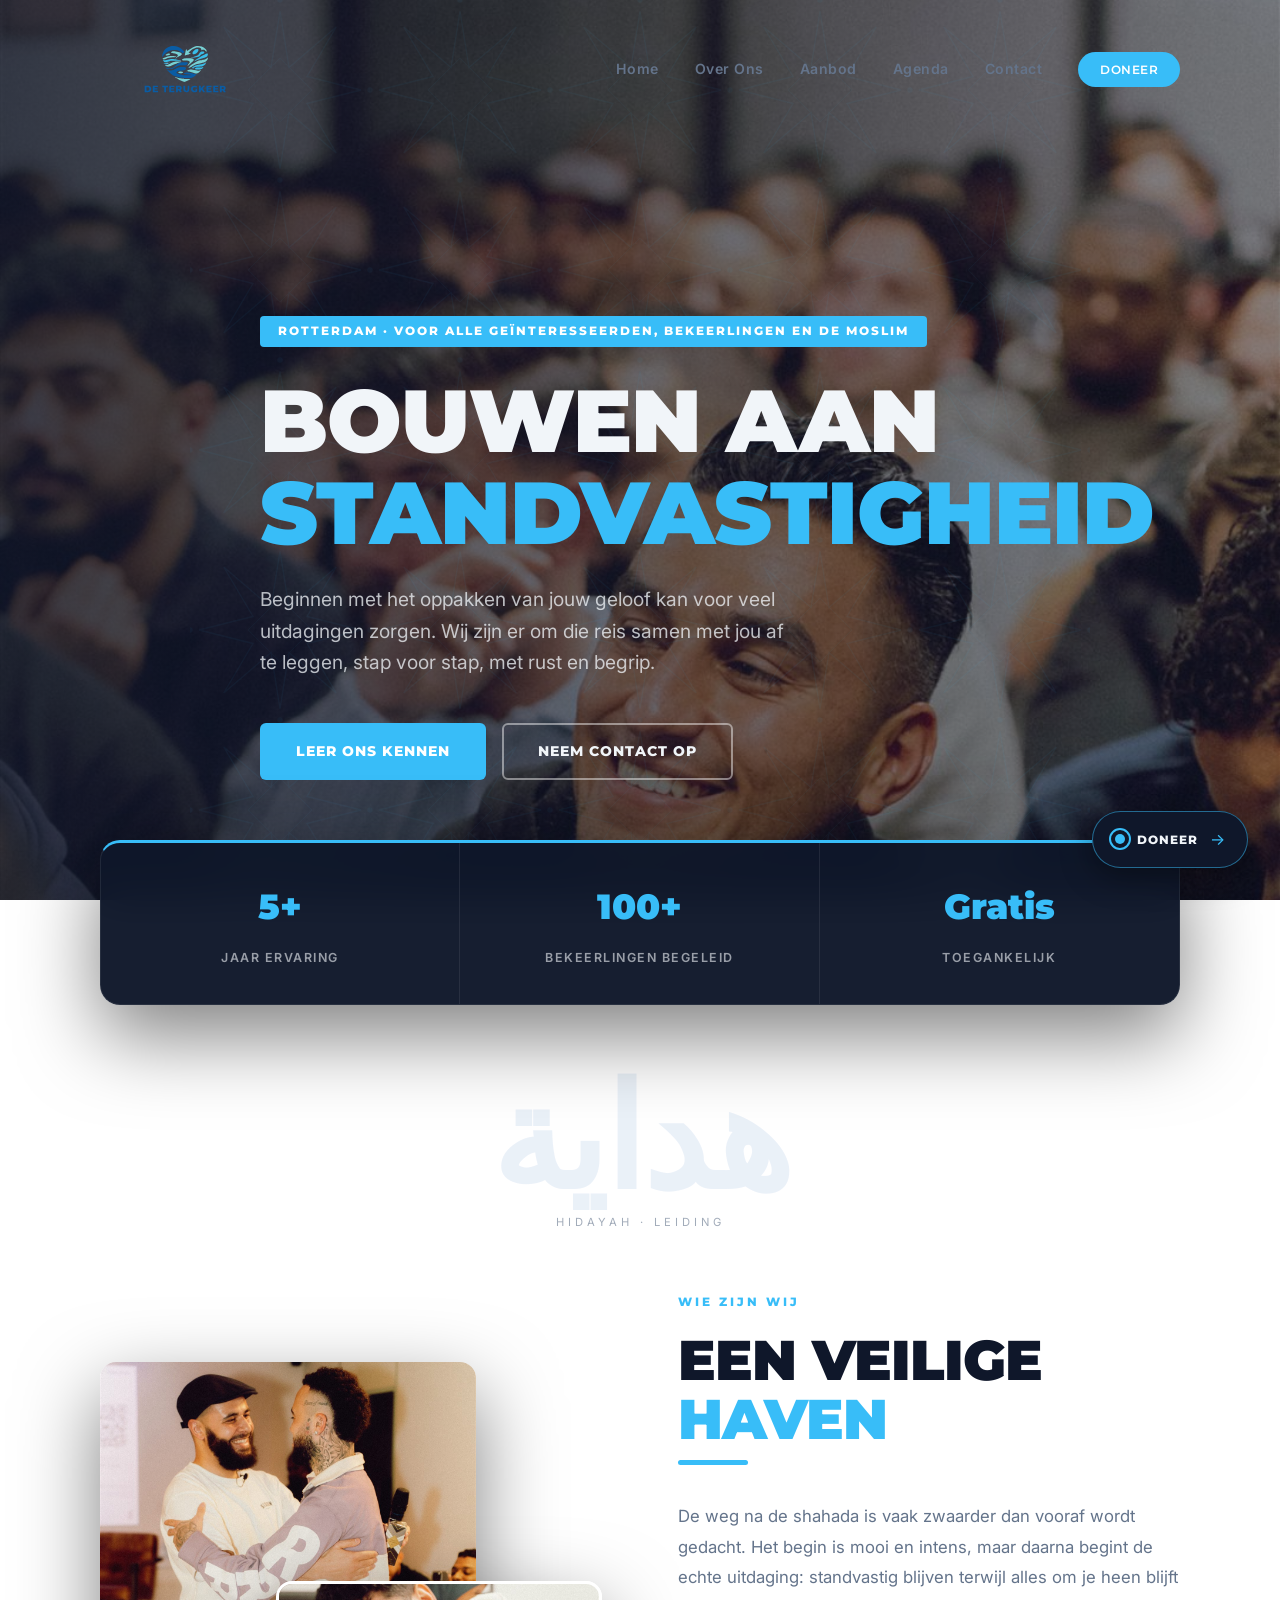
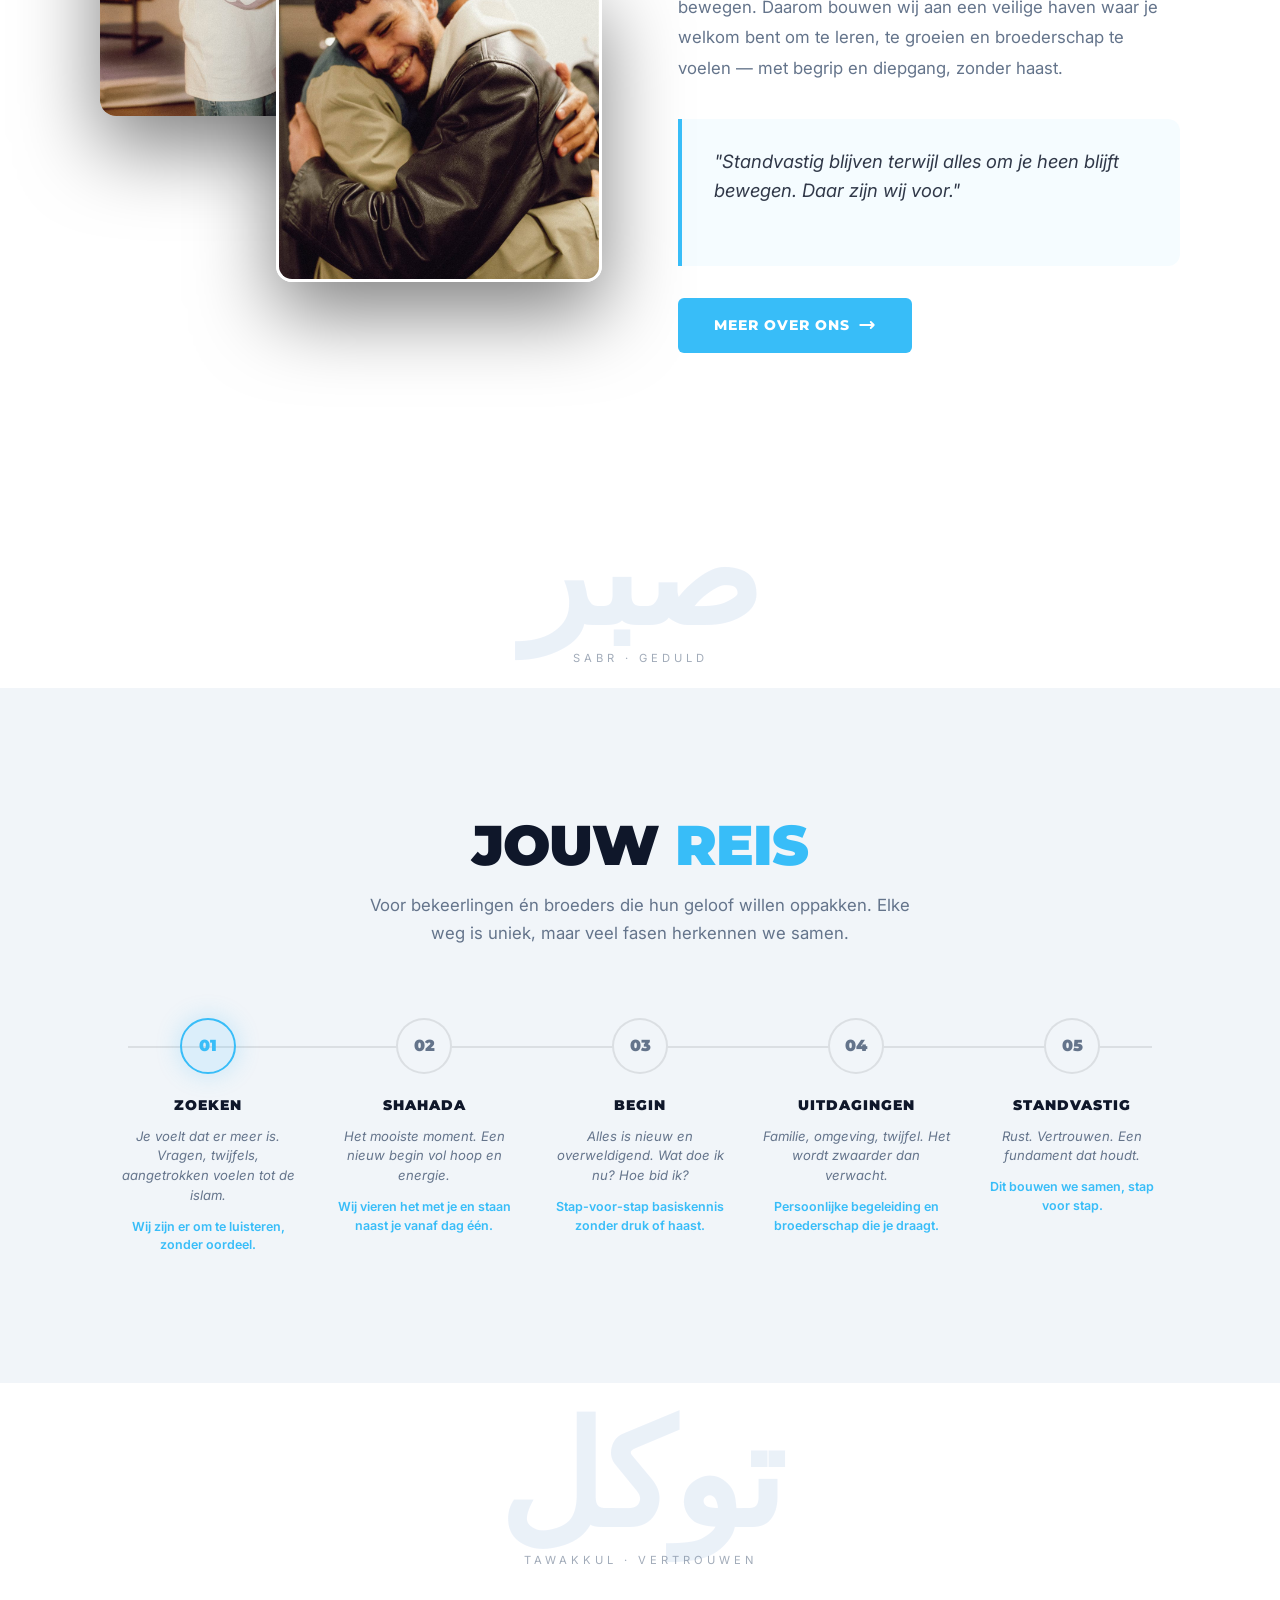
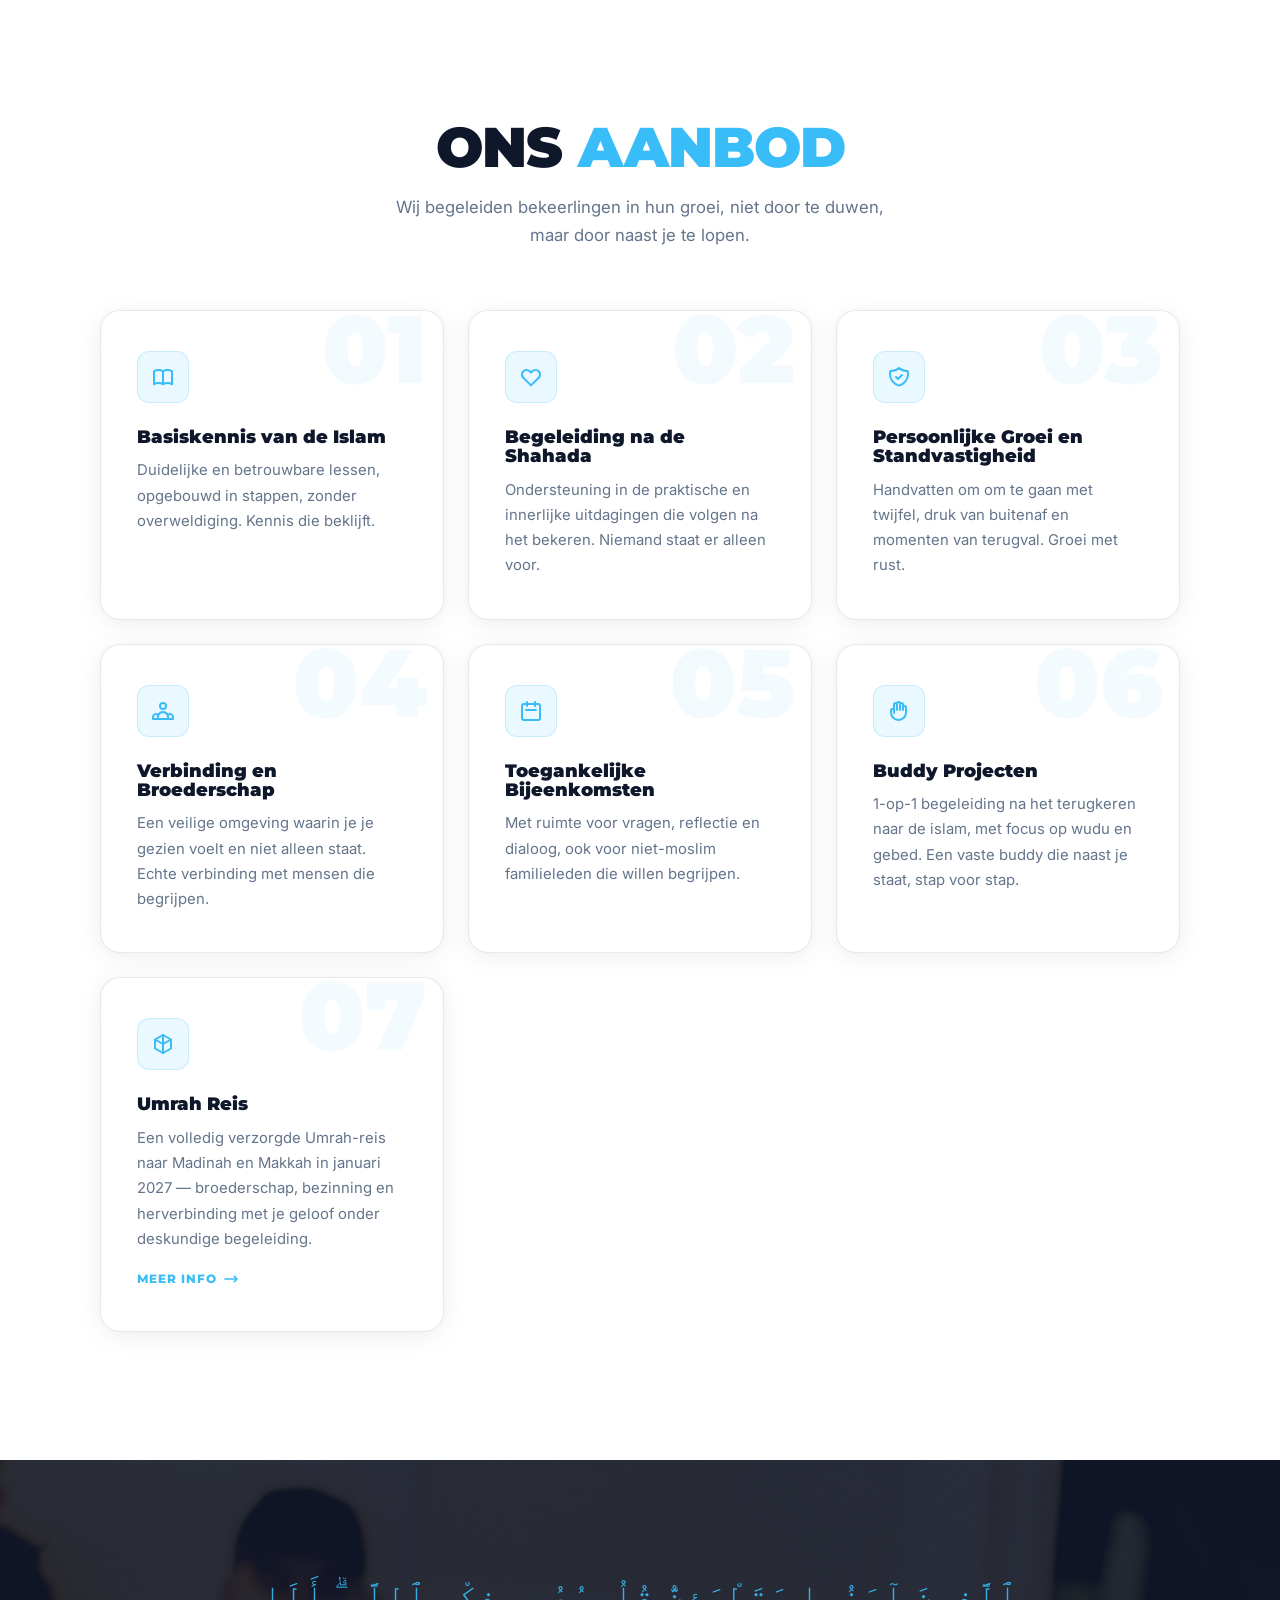
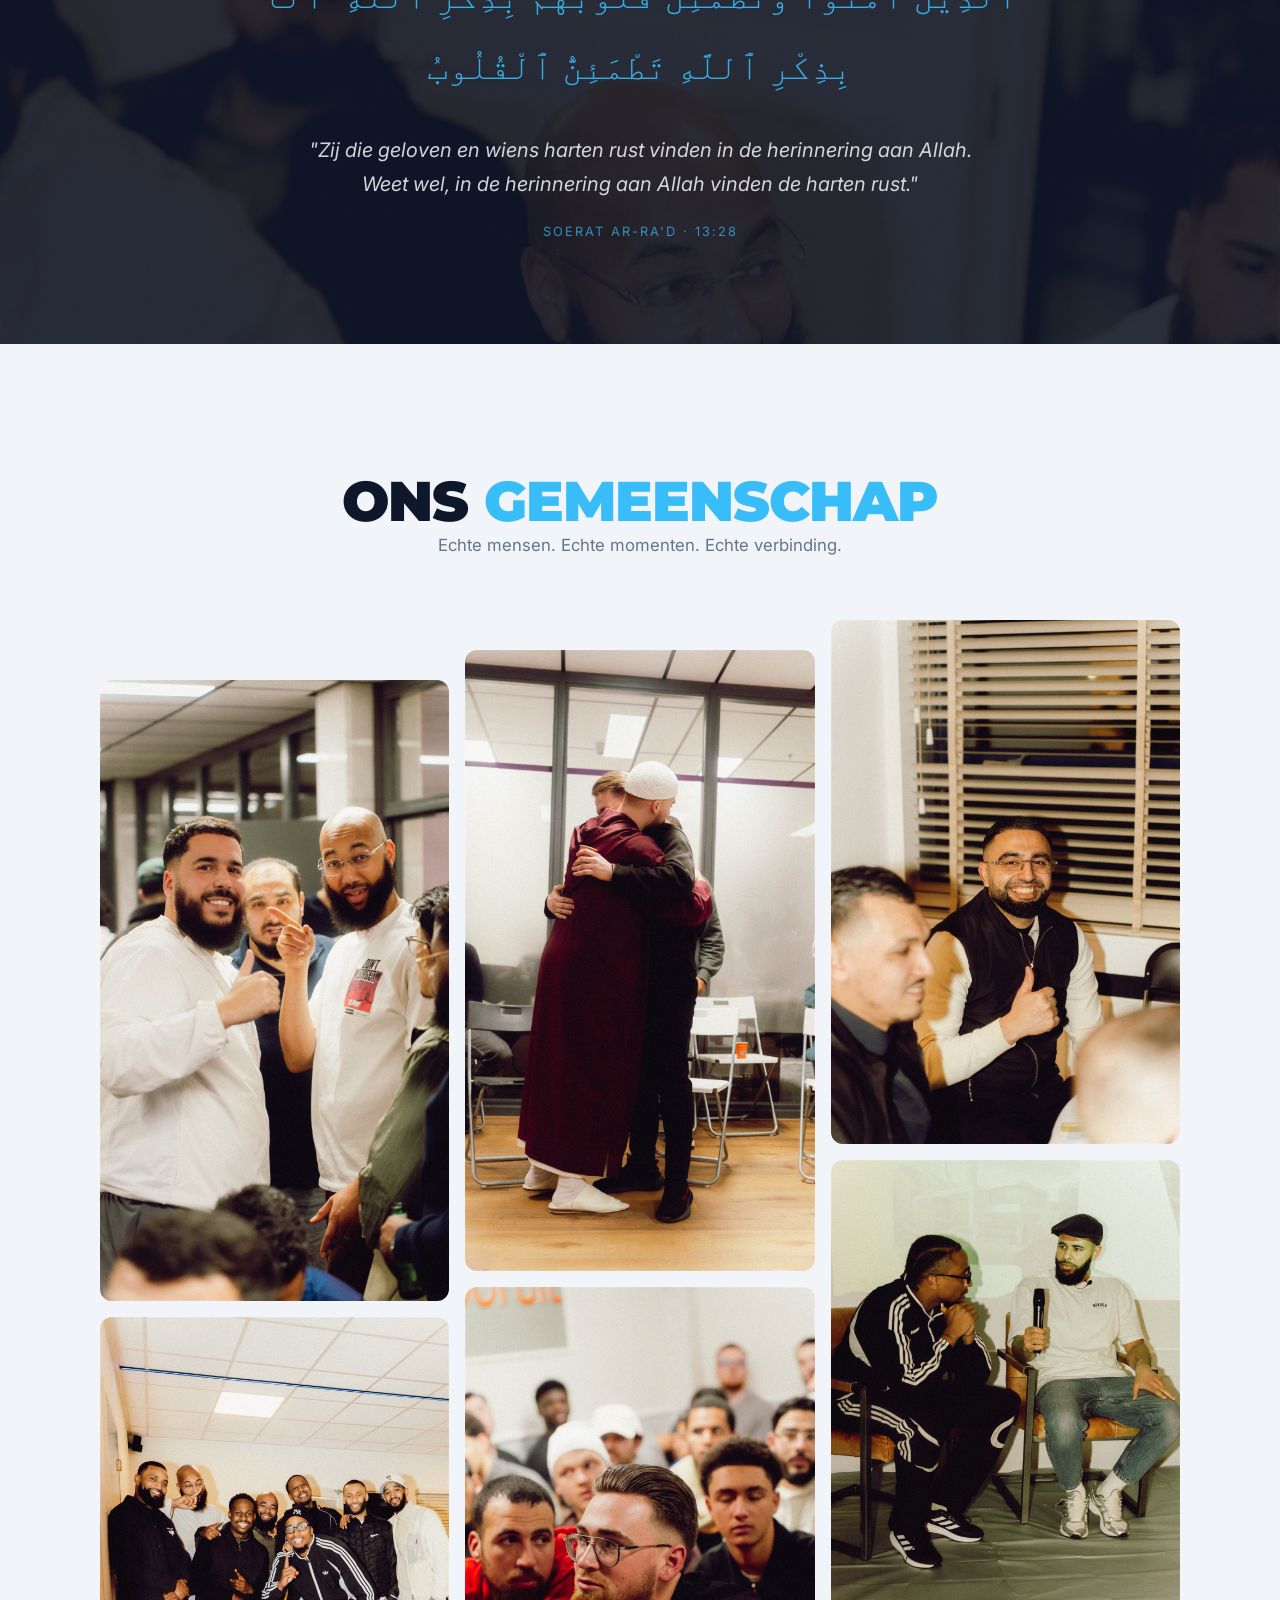
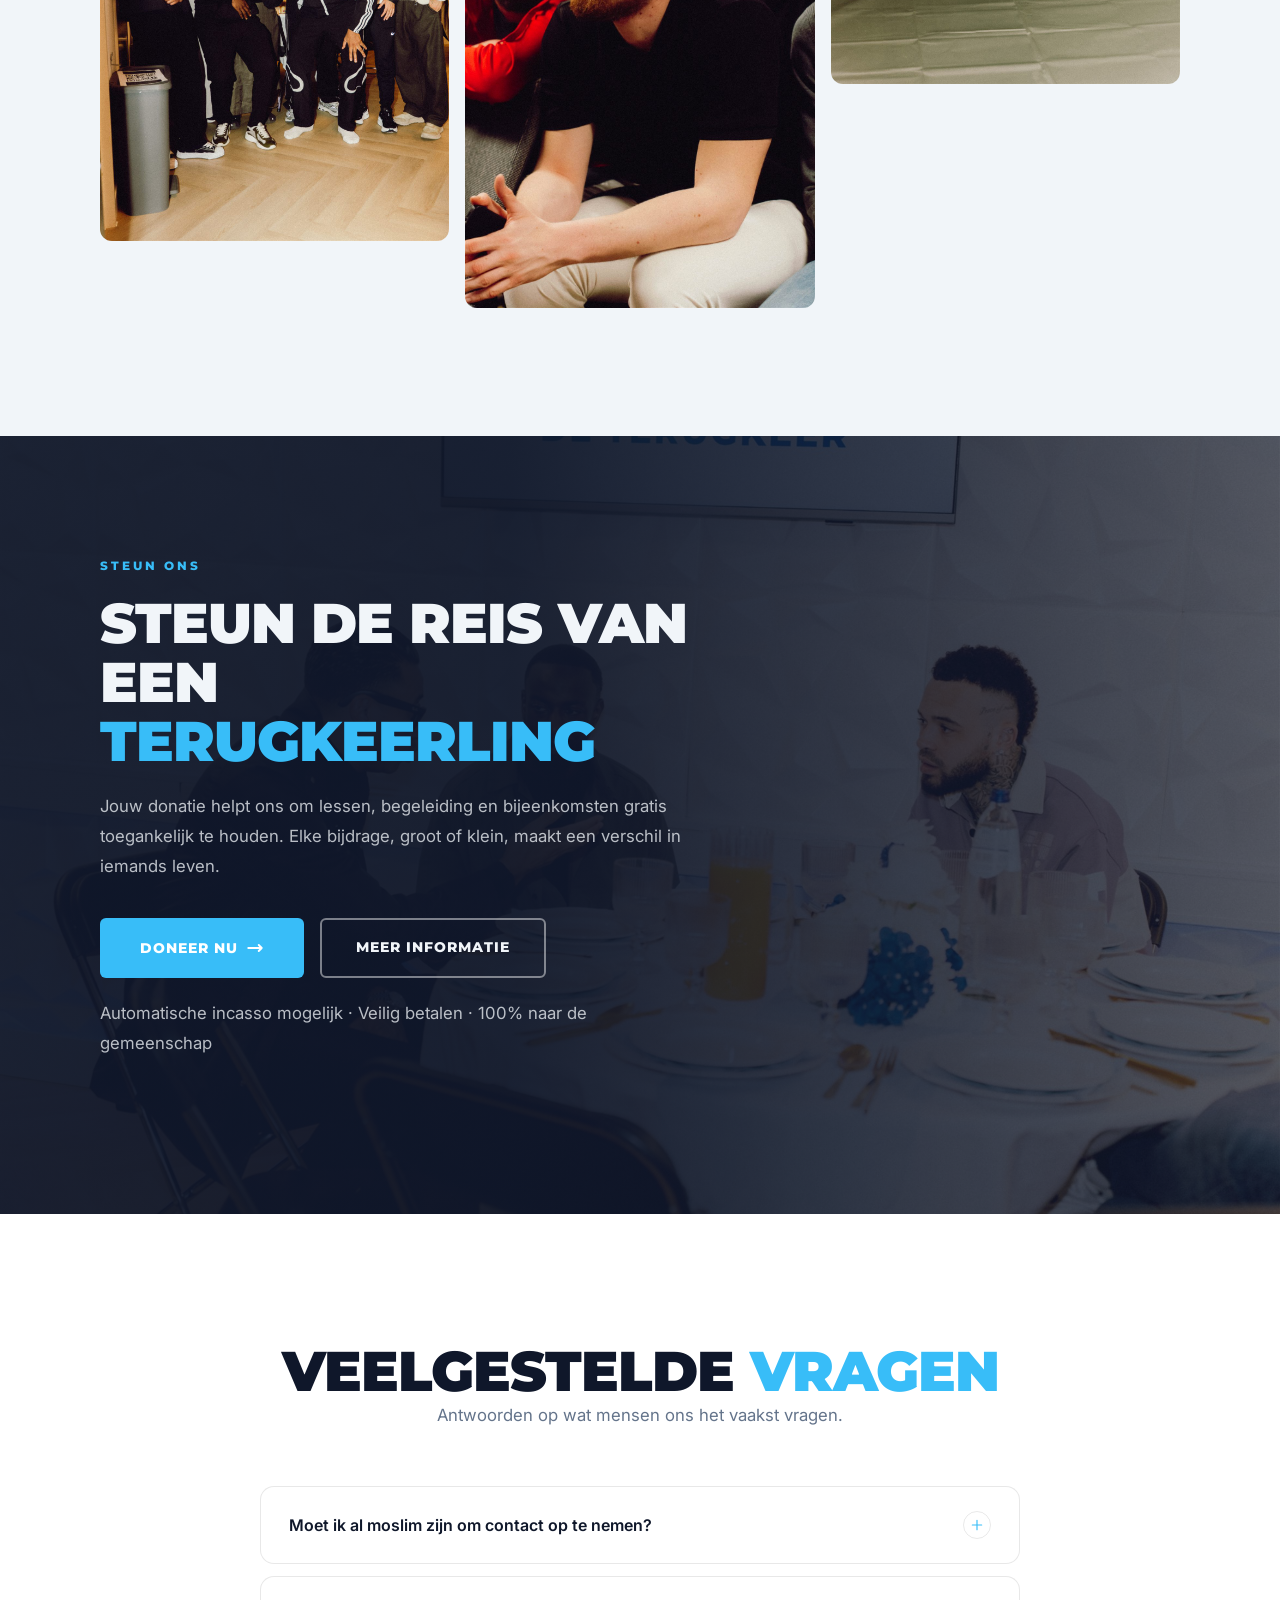
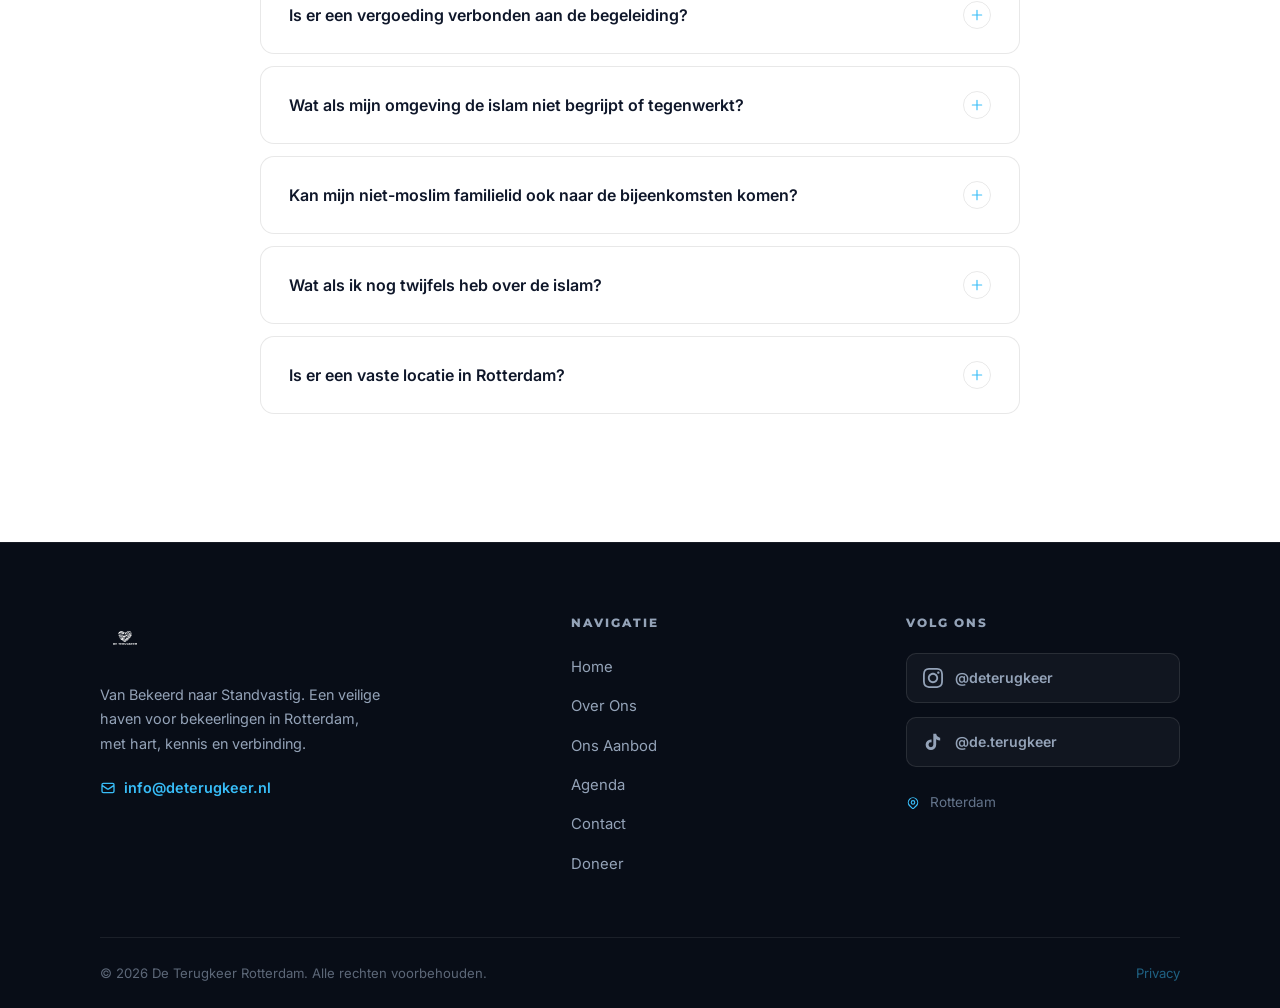
==== commit f9627d6f: "Add files via upload" ====
--- a/index.html
+++ b/index.html
@@ -328,8 +328,8 @@
           </svg>
         </div>
         <h3>Umrah Reis</h3>
-        <p>Een volledig verzorgde Umrah-reis naar Madinah en Makkah — broederschap, bezinning en herverbinding met je geloof onder deskundige begeleiding.</p>
-        <a href="https://instituut-ip.nl/umrah-terugkeer-01-2027/" target="_blank" rel="noopener noreferrer" class="card-link">
+        <p>Een volledig verzorgde Umrah-reis naar Madinah en Makkah in januari 2027 — broederschap, bezinning en herverbinding met je geloof onder deskundige begeleiding.</p>
+        <a href="events.html" class="card-link" style="display: inline-flex; align-items: center; gap: 6px; margin-top: 16px; font-family: var(--font-display); font-weight: 800; font-size: 0.78rem; text-transform: uppercase; letter-spacing: 1px; color: var(--accent);">
           Meer info
           <svg xmlns="http://www.w3.org/2000/svg" width="16" height="16" fill="none" viewBox="0 0 24 24" stroke="currentColor">
             <path stroke-linecap="round" stroke-linejoin="round" stroke-width="2.5" d="M17 8l4 4m0 0l-4 4m4-4H3"/>
--- a/style.css
+++ b/style.css
@@ -1310,243 +1310,6 @@
 .form-success .success-icon svg { width: 30px; height: 30px; color: var(--accent); }
 .form-success h3 { color: var(--text); margin-bottom: 12px; font-size: 1.2rem; }
 .form-success p { color: var(--text-muted); }
-
-/* ══════════════════════════════════════════
-   OVER ONS PAGE
-══════════════════════════════════════════ */
-.about-section { background: var(--bg); }
-.about-section.alt { background: var(--bg-2); }
-.about-section .section-header { text-align: center; margin-bottom: 54px; }
-.about-section .section-header p { max-width: 640px; margin: 16px auto 0; color: var(--text-muted); }
-.about-label {
-  display: block;
-  font-family: var(--font-display);
-  font-size: 0.72rem;
-  font-weight: 800;
-  text-transform: uppercase;
-  letter-spacing: 3px;
-  color: var(--accent);
-  margin-bottom: 14px;
-}
-
-/* Missie / Visie / Doelstelling */
-.mvd-grid {
-  display: grid;
-  grid-template-columns: repeat(auto-fit, minmax(280px, 1fr));
-  gap: 24px;
-}
-.mvd-card { padding: 36px 32px; }
-.mvd-card .card-icon-box { margin-bottom: 22px; }
-.mvd-card h3 { color: var(--text); margin-bottom: 14px; }
-.mvd-card p { font-size: 0.95rem; line-height: 1.75; color: var(--text-muted); }
-
-/* Doelgroep highlight */
-.doelgroep-highlight { max-width: 820px; margin: 0 auto; text-align: center; }
-.doelgroep-highlight .lead {
-  font-family: var(--font-display);
-  font-weight: 800;
-  font-size: clamp(1.4rem, 3vw, 2rem);
-  color: var(--text);
-  line-height: 1.4;
-  margin-bottom: 20px;
-  text-transform: none;
-  letter-spacing: -0.5px;
-}
-.doelgroep-highlight .lead span { color: var(--accent); }
-.doelgroep-highlight p { color: var(--text-muted); line-height: 1.85; }
-
-/* Activiteiten list */
-.activiteiten-grid {
-  display: grid;
-  grid-template-columns: repeat(auto-fit, minmax(240px, 1fr));
-  gap: 0 40px;
-  max-width: 860px;
-  margin: 0 auto;
-  list-style: none;
-}
-.activiteiten-grid li {
-  display: flex;
-  align-items: center;
-  gap: 12px;
-  font-size: 0.98rem;
-  color: var(--text);
-  padding: 15px 0;
-  border-bottom: 1px solid var(--border);
-}
-.activiteiten-grid li svg { width: 20px; height: 20px; color: var(--accent); flex-shrink: 0; }
-
-/* Bestuur */
-.bestuur-grid {
-  display: grid;
-  grid-template-columns: repeat(auto-fit, minmax(210px, 1fr));
-  gap: 24px;
-}
-.bestuur-card { padding: 34px 28px; text-align: center; }
-.bestuur-avatar {
-  width: 64px;
-  height: 64px;
-  border-radius: 50%;
-  background: rgba(56, 189, 248, 0.1);
-  border: 1px solid rgba(56, 189, 248, 0.25);
-  display: flex;
-  align-items: center;
-  justify-content: center;
-  margin: 0 auto 18px;
-  font-family: var(--font-display);
-  font-weight: 900;
-  font-size: 1.25rem;
-  color: var(--accent);
-}
-.bestuur-role {
-  font-family: var(--font-display);
-  font-size: 0.66rem;
-  font-weight: 800;
-  text-transform: uppercase;
-  letter-spacing: 2px;
-  color: var(--accent);
-  margin-bottom: 6px;
-}
-.bestuur-name {
-  font-family: var(--font-display);
-  font-weight: 800;
-  font-size: 1.05rem;
-  color: var(--text);
-}
-
-/* Beleidsplan blocks */
-.beleid-grid {
-  display: grid;
-  grid-template-columns: repeat(auto-fit, minmax(280px, 1fr));
-  gap: 24px;
-  margin-bottom: 48px;
-}
-.beleid-block { padding: 32px 30px; }
-.beleid-block h3 { color: var(--text); margin-bottom: 14px; font-size: 1.1rem; }
-.beleid-block p { font-size: 0.92rem; line-height: 1.7; color: var(--text-muted); }
-.beleid-block > ul { display: flex; flex-direction: column; gap: 10px; margin-top: 6px; }
-.beleid-block > ul li {
-  position: relative;
-  padding-left: 18px;
-  font-size: 0.92rem;
-  line-height: 1.6;
-  color: var(--text-muted);
-}
-.beleid-block > ul li::before {
-  content: '';
-  position: absolute;
-  left: 0;
-  top: 8px;
-  width: 6px;
-  height: 6px;
-  border-radius: 50%;
-  background: var(--accent);
-}
-
-/* Meerjarenstrategie list */
-.strategie-list { display: flex; flex-direction: column; }
-.strategie-list li {
-  display: flex;
-  gap: 18px;
-  align-items: baseline;
-  padding: 13px 0;
-  border-bottom: 1px solid var(--border);
-  font-size: 0.92rem;
-  color: var(--text-muted);
-  line-height: 1.5;
-}
-.strategie-list li:last-child { border-bottom: none; }
-.strategie-list .jaar {
-  font-family: var(--font-display);
-  font-weight: 900;
-  color: var(--accent);
-  min-width: 52px;
-  flex-shrink: 0;
-}
-
-/* Meerjarenbegroting table */
-.begroting-table {
-  width: 100%;
-  max-width: 520px;
-  margin: 0 auto 12px;
-  border-collapse: collapse;
-}
-.begroting-table th,
-.begroting-table td {
-  padding: 14px 20px;
-  text-align: left;
-  border-bottom: 1px solid var(--border);
-  font-size: 0.95rem;
-  color: var(--text-muted);
-}
-.begroting-table th {
-  font-family: var(--font-display);
-  text-transform: uppercase;
-  letter-spacing: 1px;
-  font-size: 0.7rem;
-}
-.begroting-table td:last-child,
-.begroting-table th:last-child { text-align: right; }
-.begroting-table td:last-child { font-weight: 700; color: var(--text); }
-.begroting-table tbody tr:nth-child(odd) { background: var(--bg-2); }
-.begroting-table tfoot td {
-  font-family: var(--font-display);
-  font-weight: 800;
-  color: var(--text);
-  border-top: 2px solid var(--border-accent);
-  border-bottom: none;
-}
-
-/* ANBI / gegevens block */
-.anbi-block { max-width: 720px; margin: 0 auto; padding: 44px; }
-.anbi-block dl {
-  display: grid;
-  grid-template-columns: max-content 1fr;
-  gap: 16px 32px;
-}
-.anbi-block dt {
-  font-family: var(--font-display);
-  font-size: 0.72rem;
-  font-weight: 800;
-  text-transform: uppercase;
-  letter-spacing: 1.5px;
-  color: var(--text-muted);
-  align-self: center;
-}
-.anbi-block dd { color: var(--text); font-size: 0.98rem; }
-.anbi-block dd a { color: var(--accent); transition: opacity 0.2s; }
-.anbi-block dd a:hover { opacity: 0.75; }
-.anbi-note {
-  margin-top: 28px;
-  padding-top: 24px;
-  border-top: 1px solid var(--border);
-  font-size: 0.9rem;
-  color: var(--text-muted);
-  line-height: 1.75;
-}
-
-/* Umrah aanbod card link */
-.aanbod-card .card-link {
-  display: inline-flex;
-  align-items: center;
-  gap: 6px;
-  margin-top: 16px;
-  font-family: var(--font-display);
-  font-weight: 800;
-  font-size: 0.78rem;
-  text-transform: uppercase;
-  letter-spacing: 1px;
-  color: var(--accent);
-  transition: gap 0.2s;
-}
-.aanbod-card .card-link:hover { gap: 12px; }
-
-@media (max-width: 560px) {
-  .anbi-block { padding: 30px 24px; }
-  .anbi-block dl { grid-template-columns: 1fr; gap: 4px 0; }
-  .anbi-block dd { margin-bottom: 14px; }
-  .anbi-block dd:last-of-type { margin-bottom: 0; }
-  .activiteiten-grid { grid-template-columns: 1fr; gap: 0; }
-}
 
 /* ══════════════════════════════════════════
    RESPONSIVE
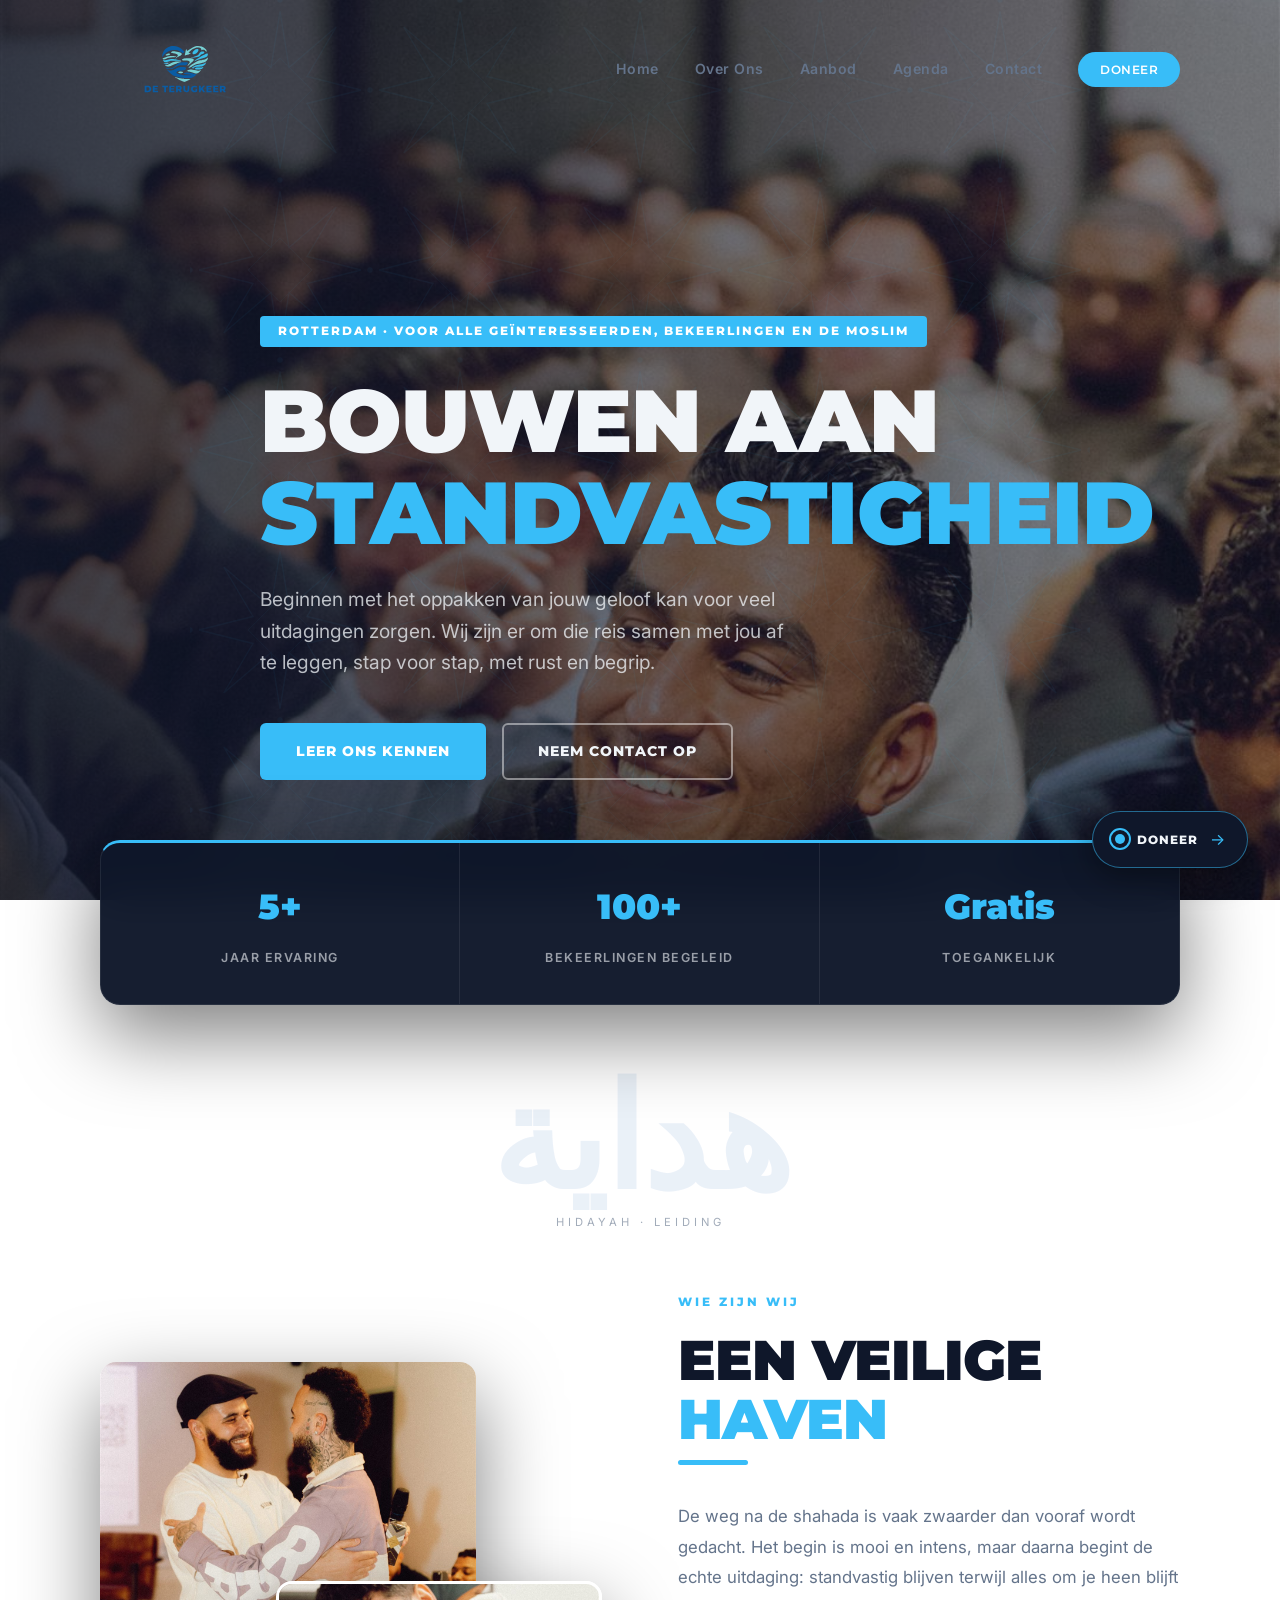
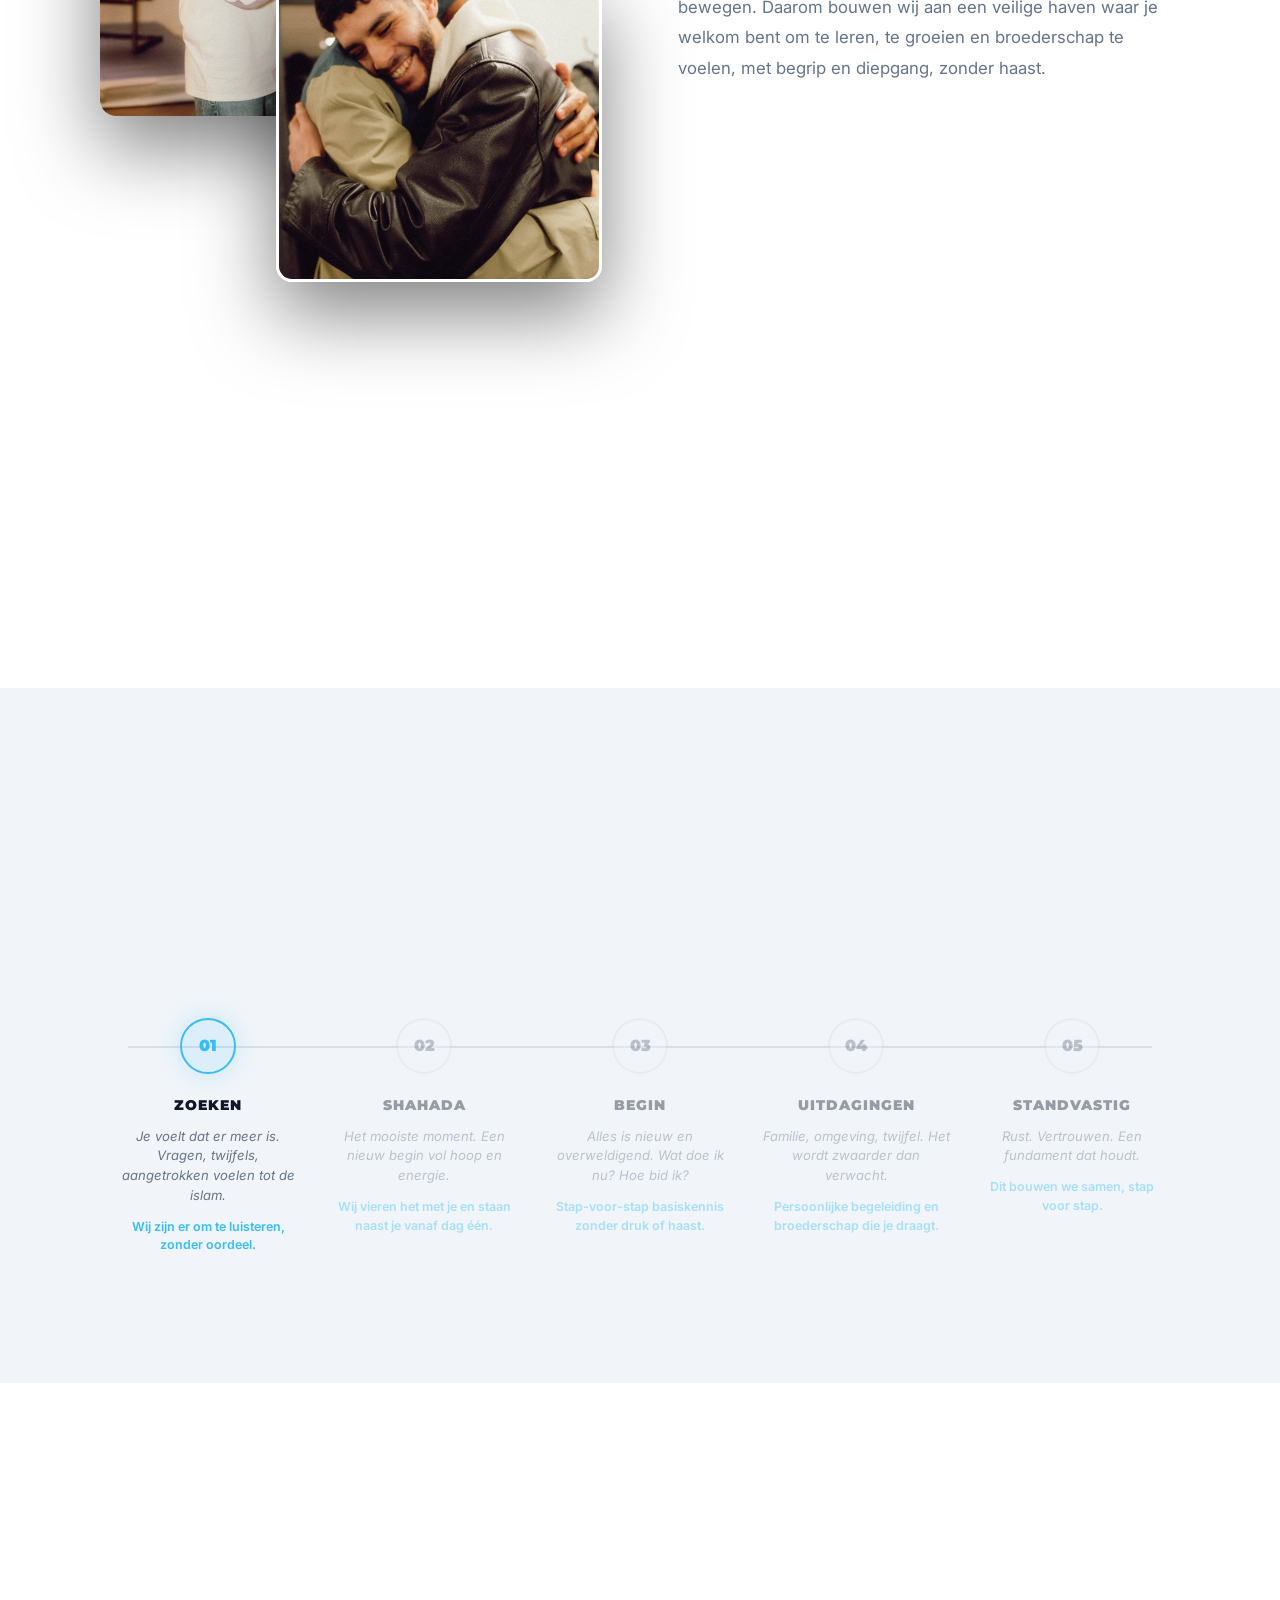
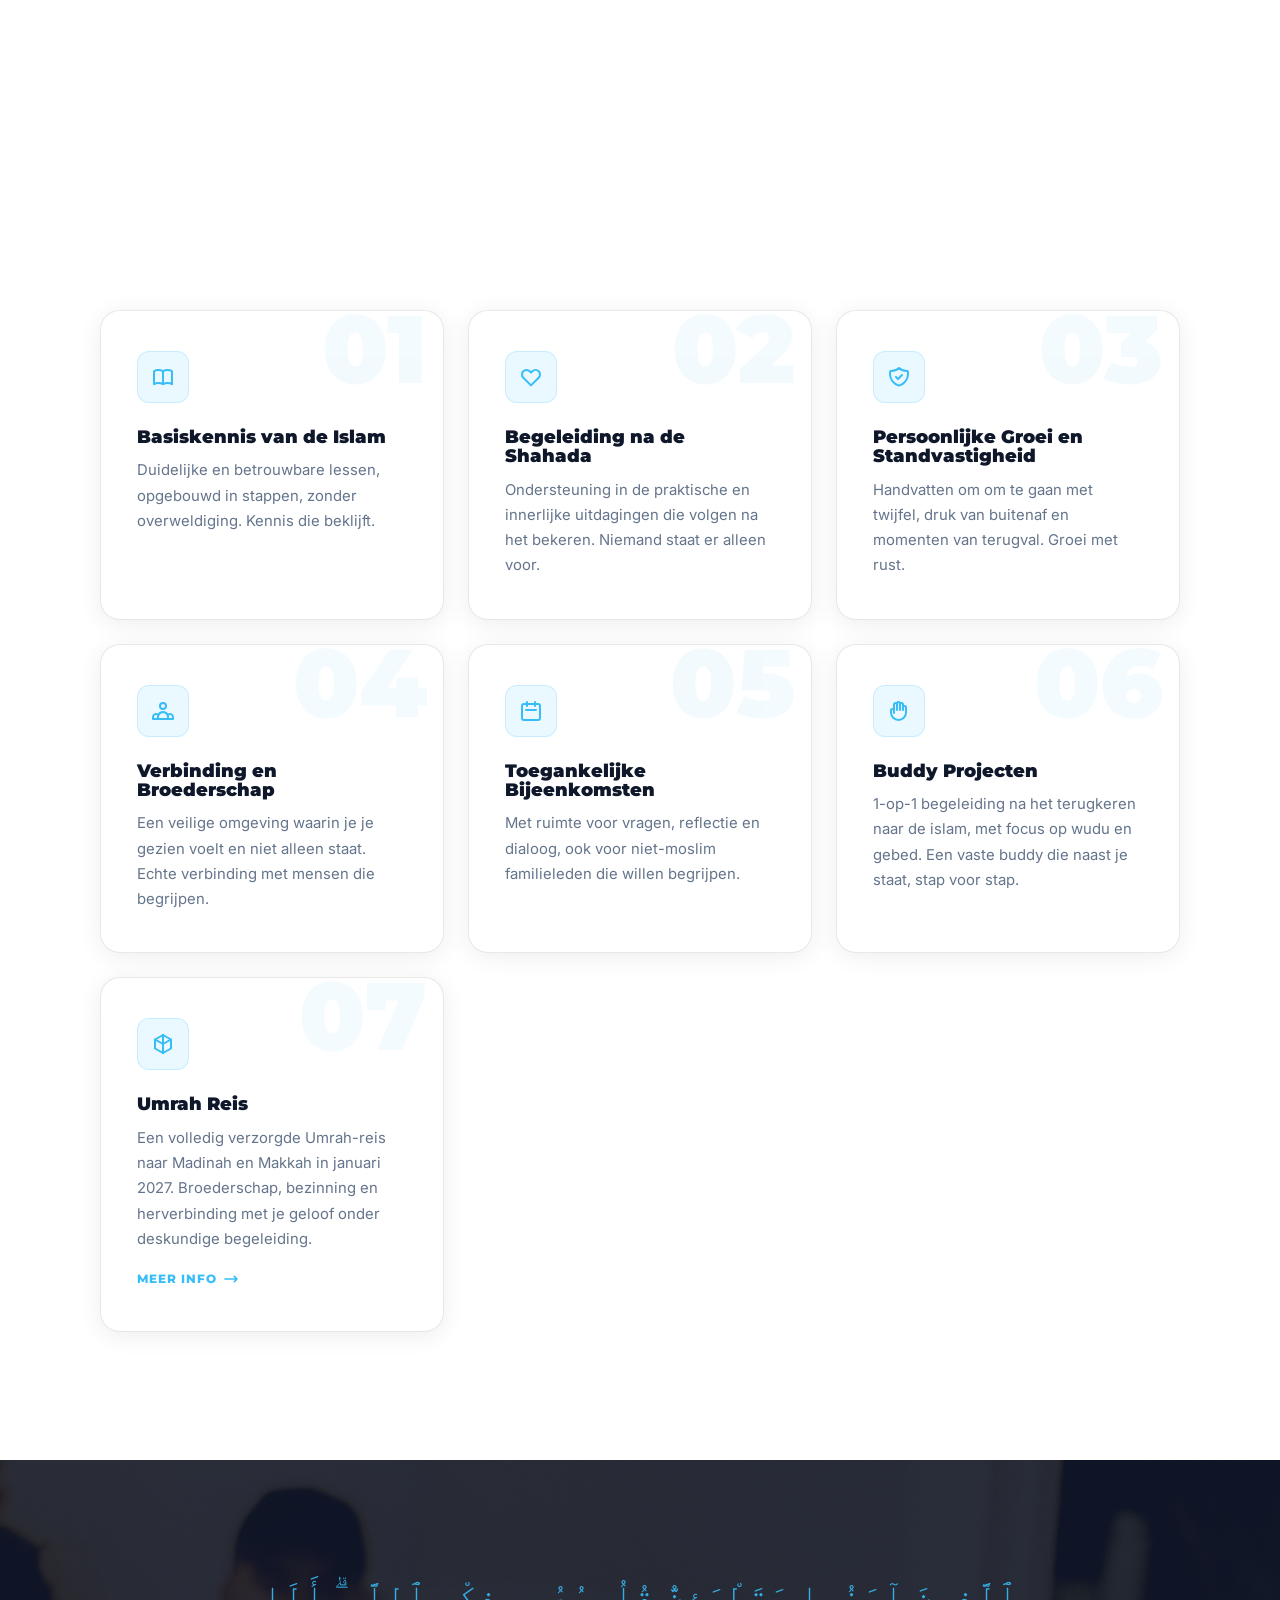
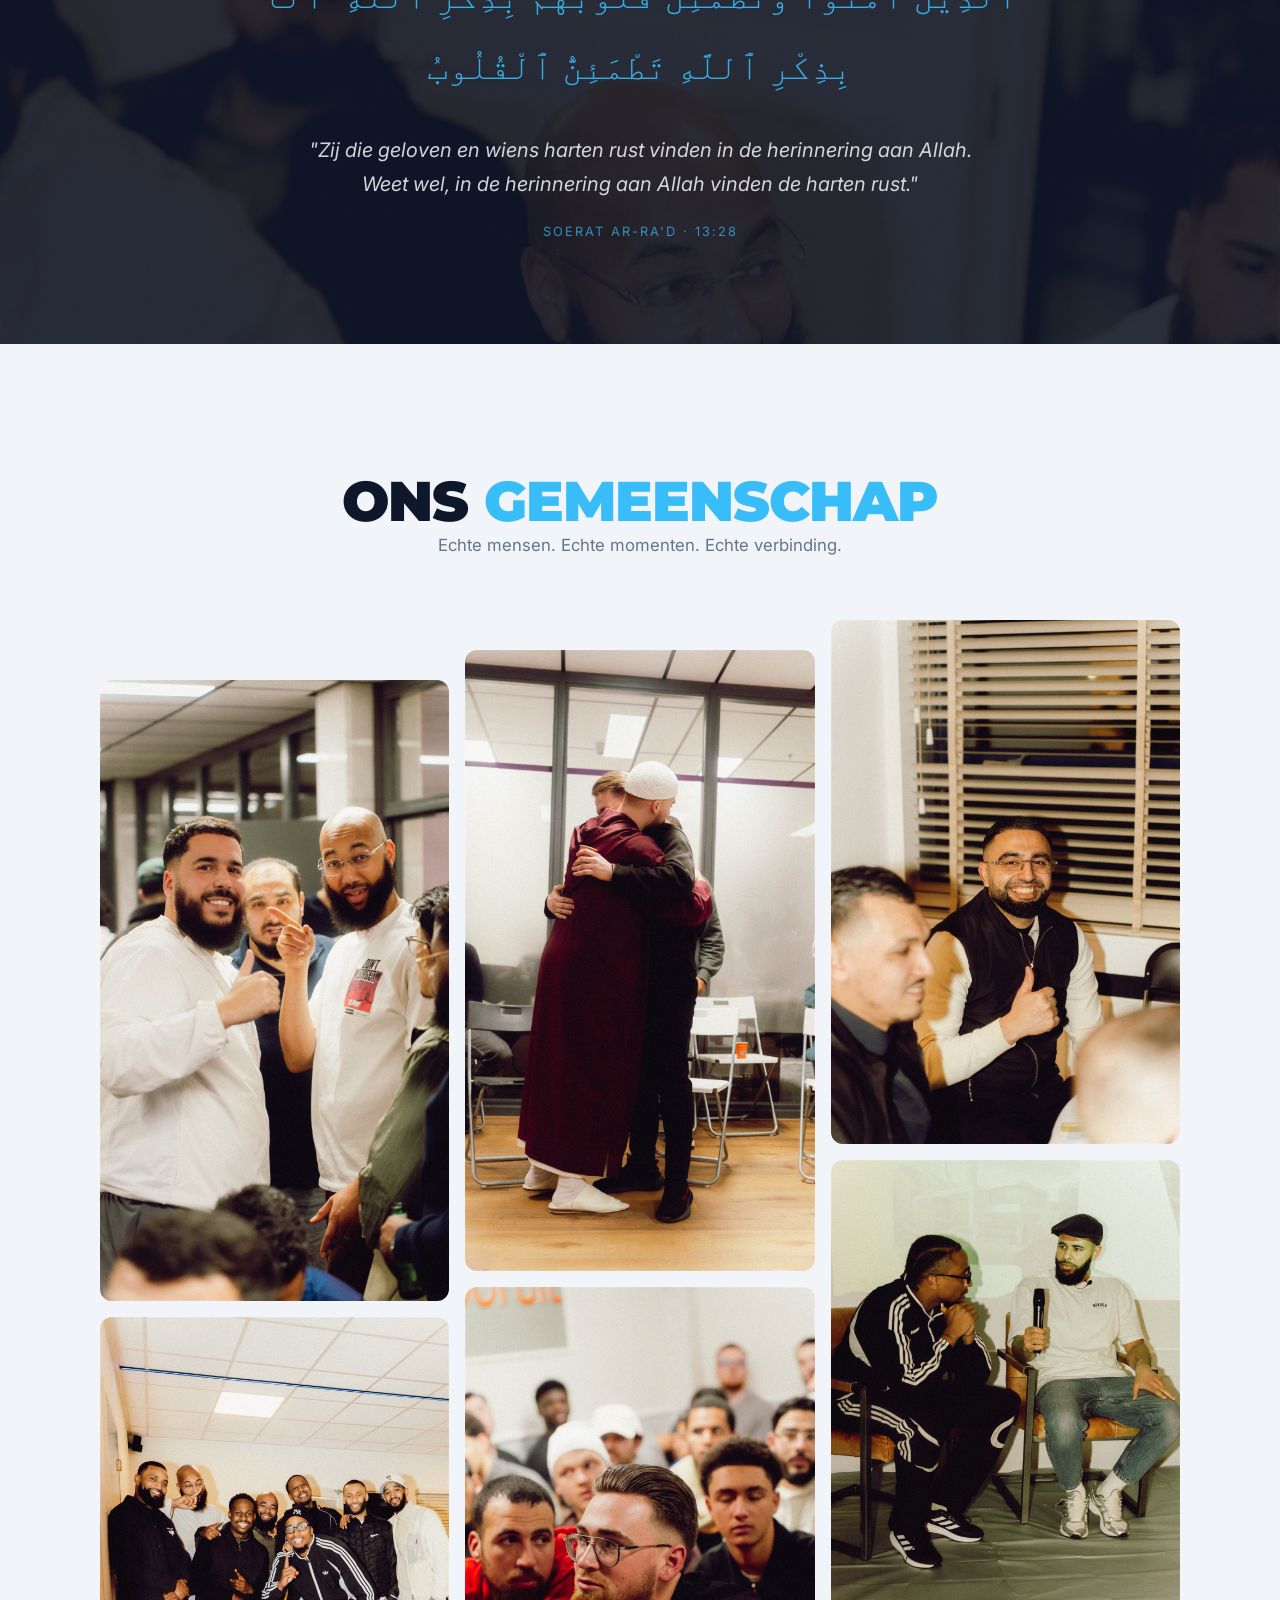
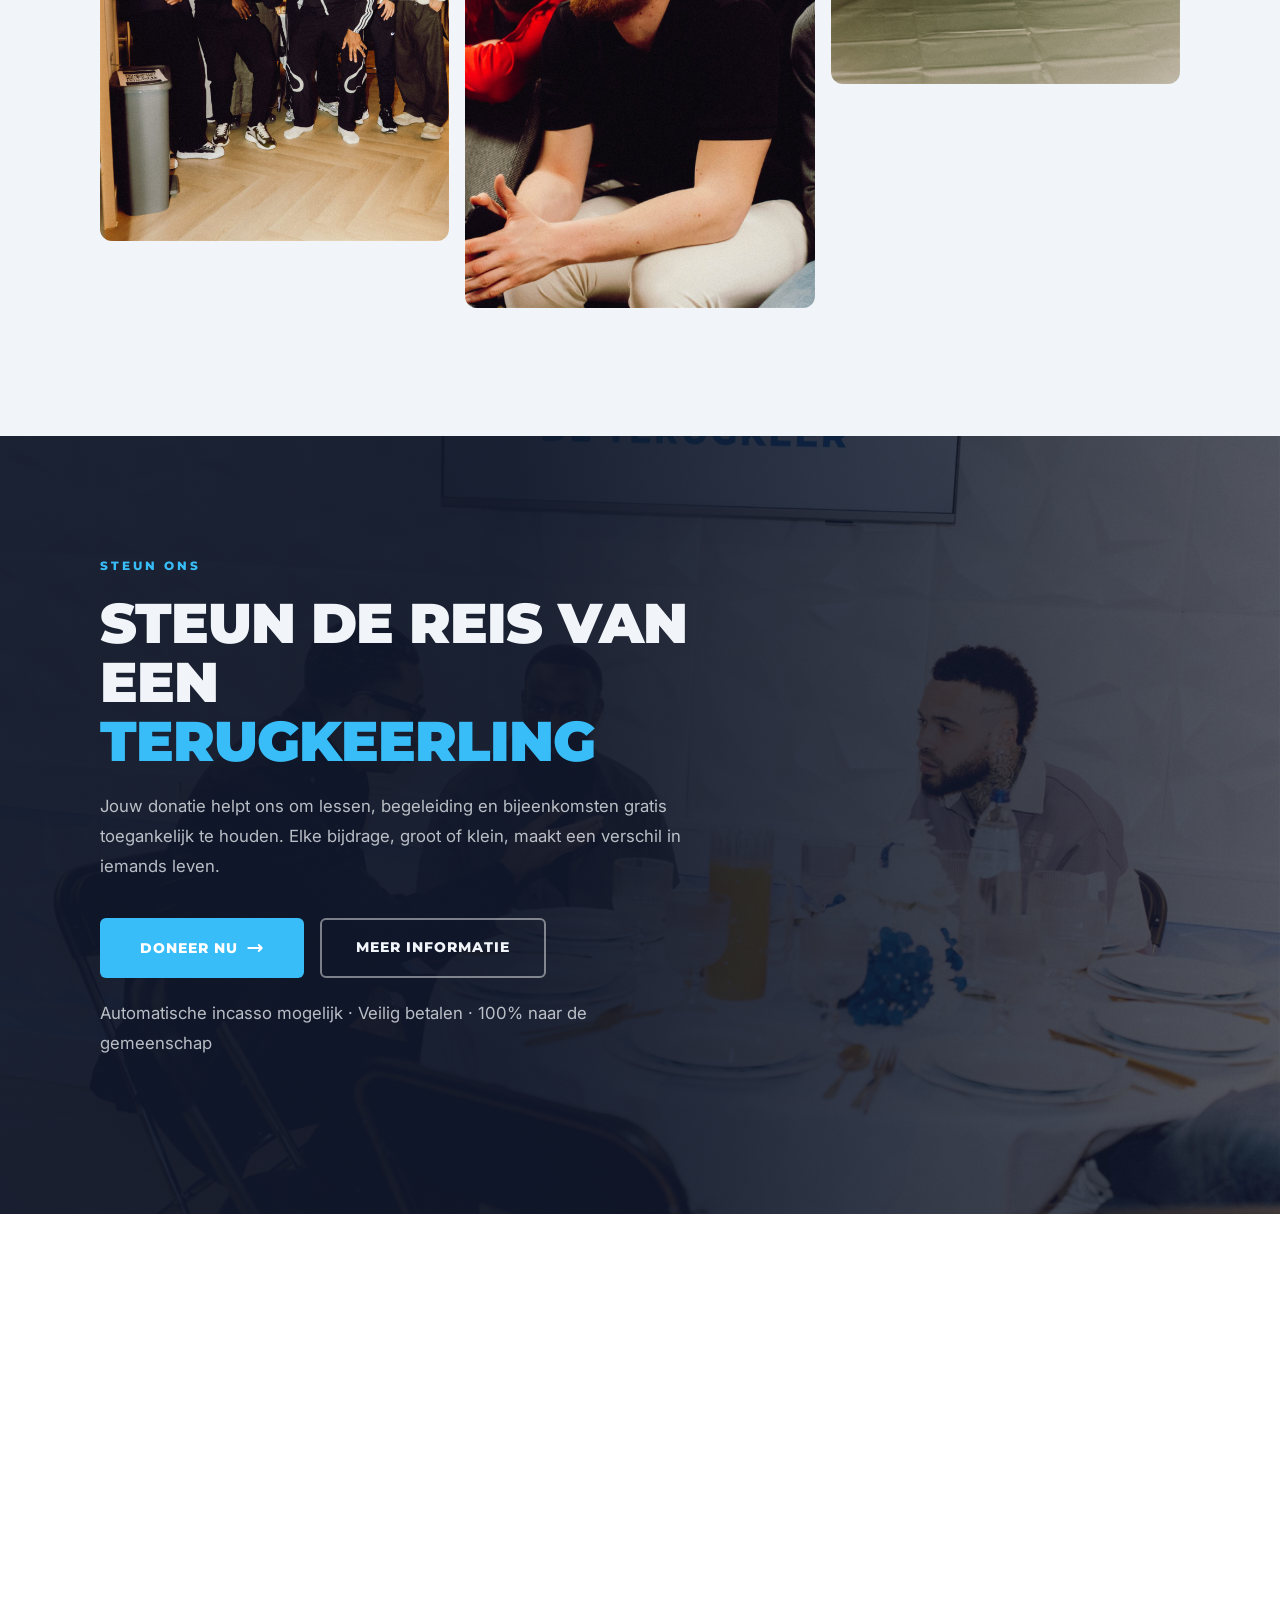
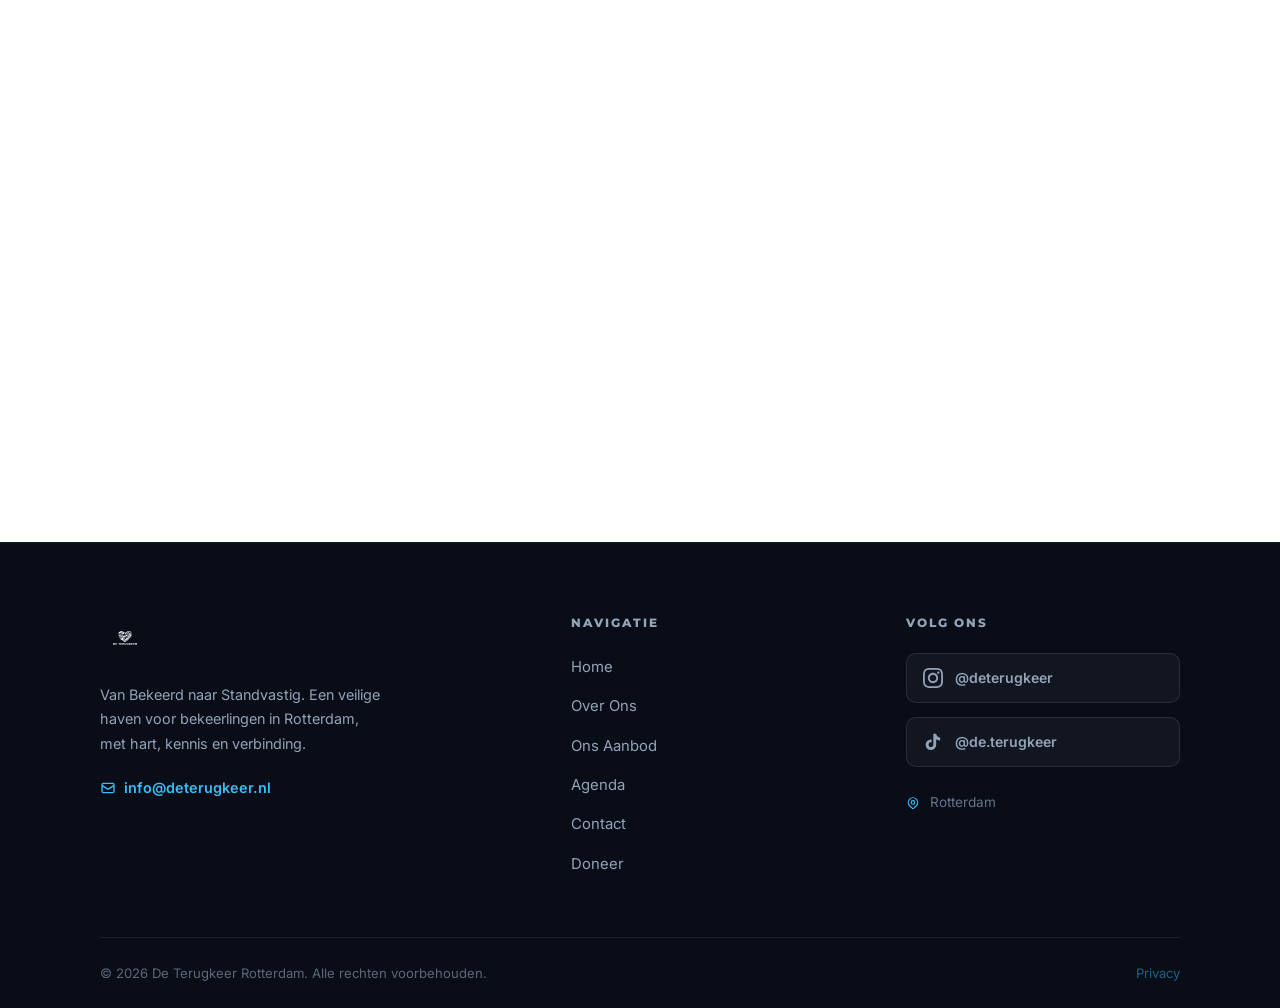
==== commit 9777f26d: "Add files via upload" ====
--- a/index.html
+++ b/index.html
@@ -47,7 +47,7 @@
      HERO
 ══════════════════════════════════════ -->
 <section class="hero">
-  <!-- Real photo: packed community event — shows scale -->
+  <!-- Real photo: packed community event: shows scale -->
   <div class="hero-bg"></div>
   <div class="hero-overlay"></div>
 
@@ -108,7 +108,7 @@
 </div>
 
 <!-- ══════════════════════════════════════
-     ARABIC DIVIDER — هداية (Hidayah)
+     ARABIC DIVIDER: هداية (Hidayah)
 ══════════════════════════════════════ -->
 <div class="arabic-divider section-padding" style="padding-top: 60px; padding-bottom: 20px;">
   <span class="arabic-word" lang="ar" dir="rtl">هداية</span>
@@ -123,11 +123,11 @@
     <div class="grid-2">
       <!-- Left: photo stack -->
       <div class="photo-stack reveal">
-        <!-- Brotherhood photo — warm embrace, smiling -->
+        <!-- Brotherhood photo: warm embrace, smiling -->
         <div class="photo-1">
           <img src="DSC07820.jpg" alt="Broederschap bij De Terugkeer" style="object-position: center 15%;">
         </div>
-        <!-- Brotherhood embrace — joyful hug -->
+        <!-- Brotherhood embrace: joyful hug -->
         <div class="photo-2">
           <img src="DSC00348.jpg" alt="Warme verbinding bij De Terugkeer">
         </div>
@@ -139,7 +139,7 @@
         <h2 class="reveal reveal-delay-1">Een Veilige<br><span style="color: var(--accent)">Haven</span></h2>
         <div class="title-line reveal reveal-delay-1"></div>
         <p class="reveal reveal-delay-2">
-          De weg na de shahada is vaak zwaarder dan vooraf wordt gedacht. Het begin is mooi en intens, maar daarna begint de echte uitdaging: standvastig blijven terwijl alles om je heen blijft bewegen. Daarom bouwen wij aan een veilige haven waar je welkom bent om te leren, te groeien en broederschap te voelen — met begrip en diepgang, zonder haast.
+          De weg na de shahada is vaak zwaarder dan vooraf wordt gedacht. Het begin is mooi en intens, maar daarna begint de echte uitdaging: standvastig blijven terwijl alles om je heen blijft bewegen. Daarom bouwen wij aan een veilige haven waar je welkom bent om te leren, te groeien en broederschap te voelen, met begrip en diepgang, zonder haast.
         </p>
         <div class="pull-quote reveal reveal-delay-3">
           <p>"Standvastig blijven terwijl alles om je heen blijft bewegen. Daar zijn wij voor."</p>
@@ -156,7 +156,7 @@
 </section>
 
 <!-- ══════════════════════════════════════
-     ARABIC DIVIDER — صبر (Sabr)
+     ARABIC DIVIDER: صبر (Sabr)
 ══════════════════════════════════════ -->
 <div class="arabic-divider" style="padding: 20px 0;">
   <span class="arabic-word" lang="ar" dir="rtl">صبر</span>
@@ -164,7 +164,7 @@
 </div>
 
 <!-- ══════════════════════════════════════
-     DE REIS — Journey Timeline
+     DE REIS: Journey Timeline
 ══════════════════════════════════════ -->
 <section id="de-reis" class="de-reis section-padding">
   <div class="container">
@@ -227,7 +227,7 @@
 </section>
 
 <!-- ══════════════════════════════════════
-     ARABIC DIVIDER — توكل (Tawakkul)
+     ARABIC DIVIDER: توكل (Tawakkul)
 ══════════════════════════════════════ -->
 <div class="arabic-divider" style="padding: 20px 0;">
   <span class="arabic-word" lang="ar" dir="rtl">توكل</span>
@@ -328,7 +328,7 @@
           </svg>
         </div>
         <h3>Umrah Reis</h3>
-        <p>Een volledig verzorgde Umrah-reis naar Madinah en Makkah in januari 2027 — broederschap, bezinning en herverbinding met je geloof onder deskundige begeleiding.</p>
+        <p>Een volledig verzorgde Umrah-reis naar Madinah en Makkah in januari 2027. Broederschap, bezinning en herverbinding met je geloof onder deskundige begeleiding.</p>
         <a href="events.html" class="card-link" style="display: inline-flex; align-items: center; gap: 6px; margin-top: 16px; font-family: var(--font-display); font-weight: 800; font-size: 0.78rem; text-transform: uppercase; letter-spacing: 1px; color: var(--accent);">
           Meer info
           <svg xmlns="http://www.w3.org/2000/svg" width="16" height="16" fill="none" viewBox="0 0 24 24" stroke="currentColor">
@@ -415,7 +415,7 @@
      DONATION CTA
 ══════════════════════════════════════ -->
 <section id="doneer" class="doneer-section">
-  <!-- Background: golden tea tray — warm, generous atmosphere -->
+  <!-- Background: golden tea tray: warm, generous atmosphere -->
   <div class="doneer-bg"></div>
   <div class="doneer-overlay"></div>
   <div class="container">
--- a/style.css
+++ b/style.css
@@ -1,5 +1,5 @@
 /* ============================================================
-   DE TERUGKEER — Main Stylesheet
+   DE TERUGKEER: Main Stylesheet
    Design: Concept 1 structure + Concept 3 glassmorphism
    Colors: Concept 1 palette on dark background
    ============================================================ */
@@ -565,7 +565,7 @@
 }
 
 /* ══════════════════════════════════════════
-   DE REIS — Journey Timeline
+   DE REIS: Journey Timeline
 ══════════════════════════════════════════ */
 .de-reis { background: var(--bg-2); }
 .de-reis .section-header {
@@ -985,7 +985,7 @@
   color: var(--accent);
   background: rgba(56, 189, 248, 0.08);
 }
-/* Light bg variant — used on contact page */
+/* Light bg variant: used on contact page */
 .contact-social-links .social-link {
   border-color: var(--border);
   background: var(--bg-2);
@@ -1005,7 +1005,7 @@
 .footer-bottom a { color: var(--accent); opacity: 0.8; }
 
 /* ══════════════════════════════════════════
-   PAGE HERO (shorter — for inner pages)
+   PAGE HERO (shorter: for inner pages)
 ══════════════════════════════════════════ */
 .page-hero {
   position: relative;
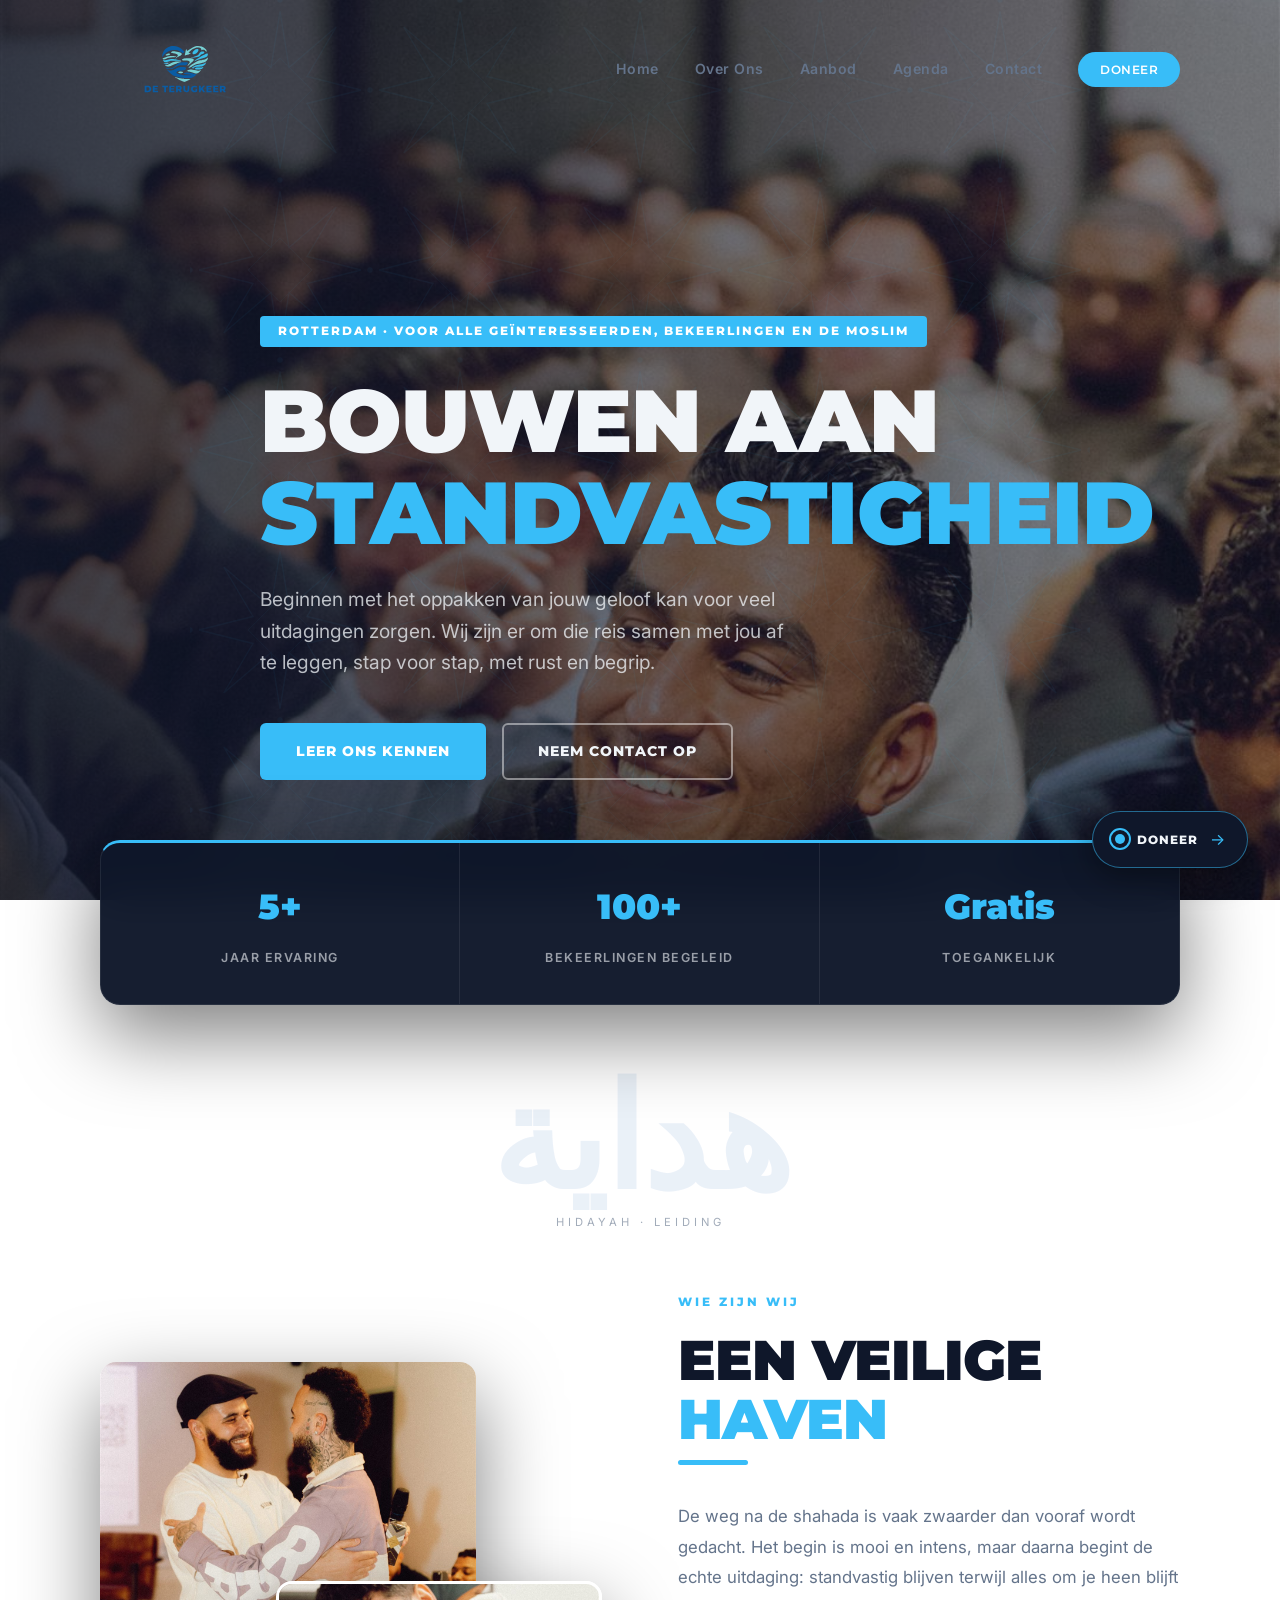
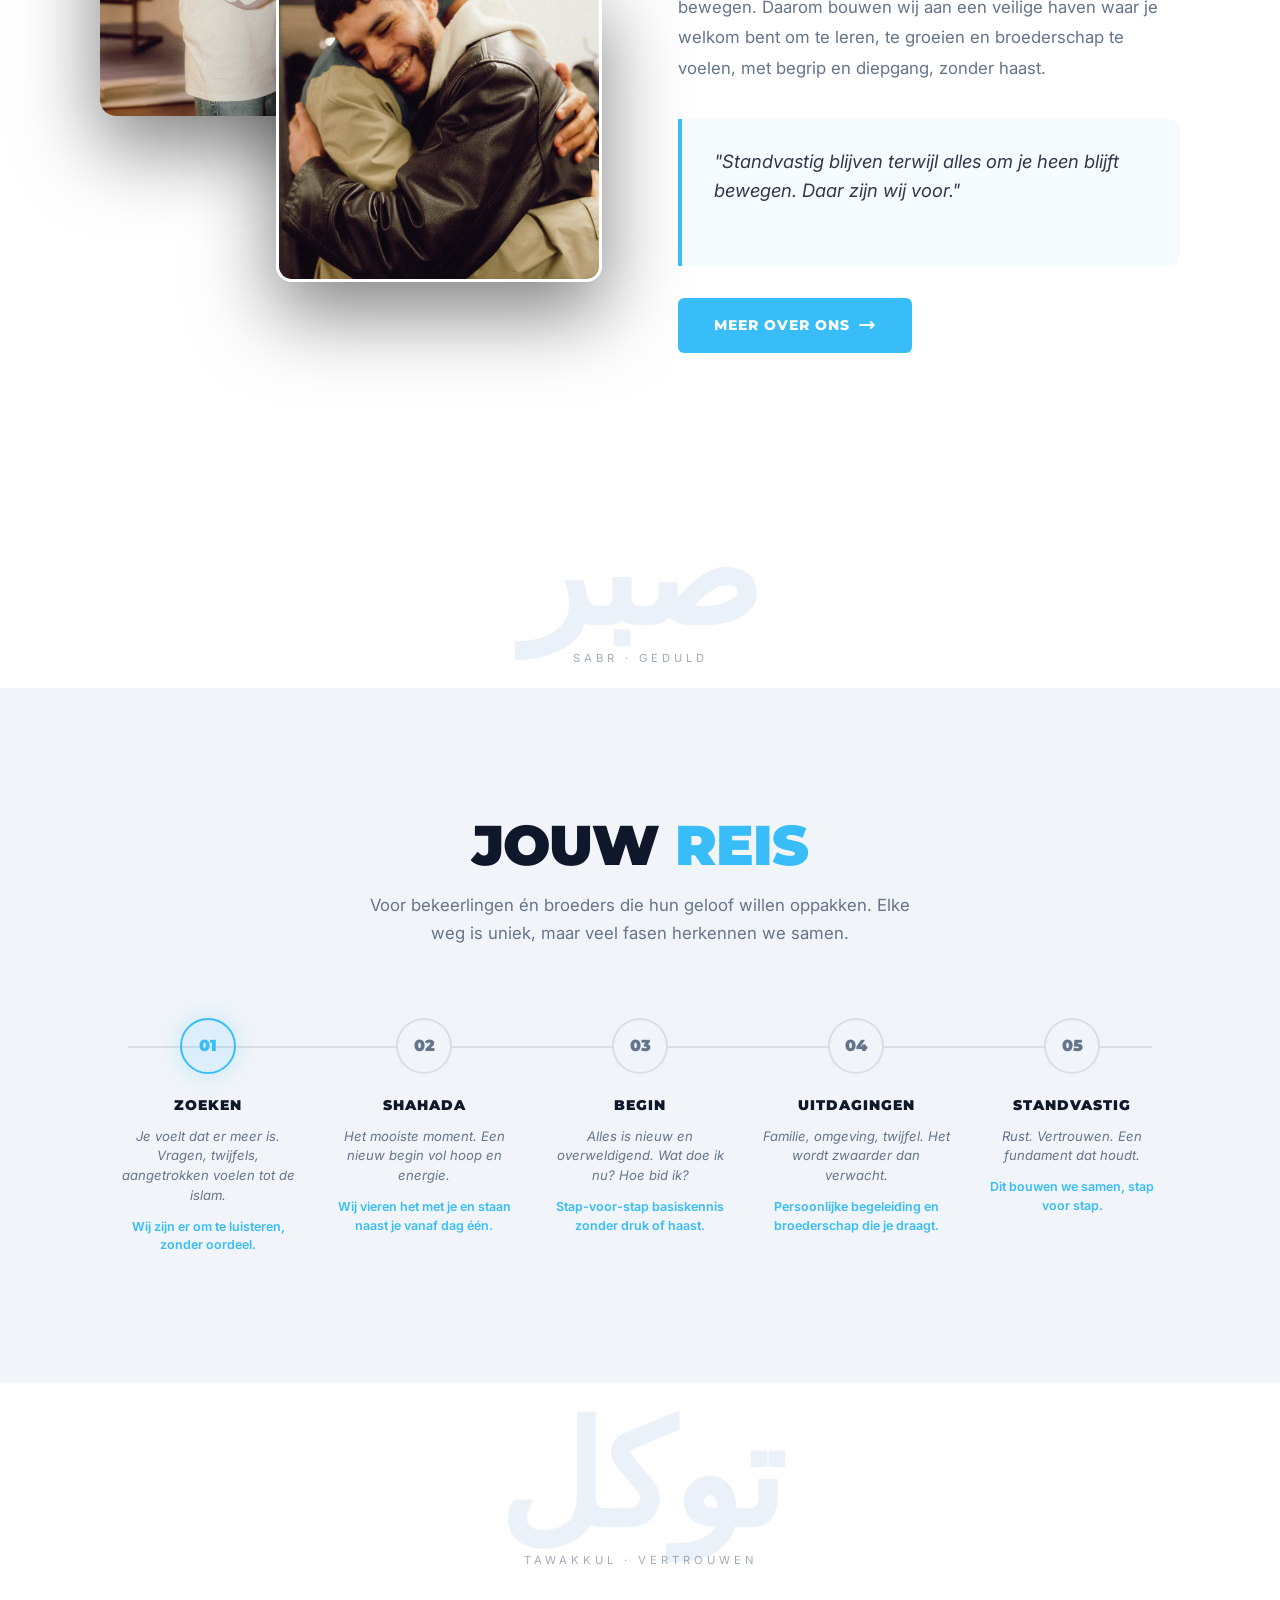
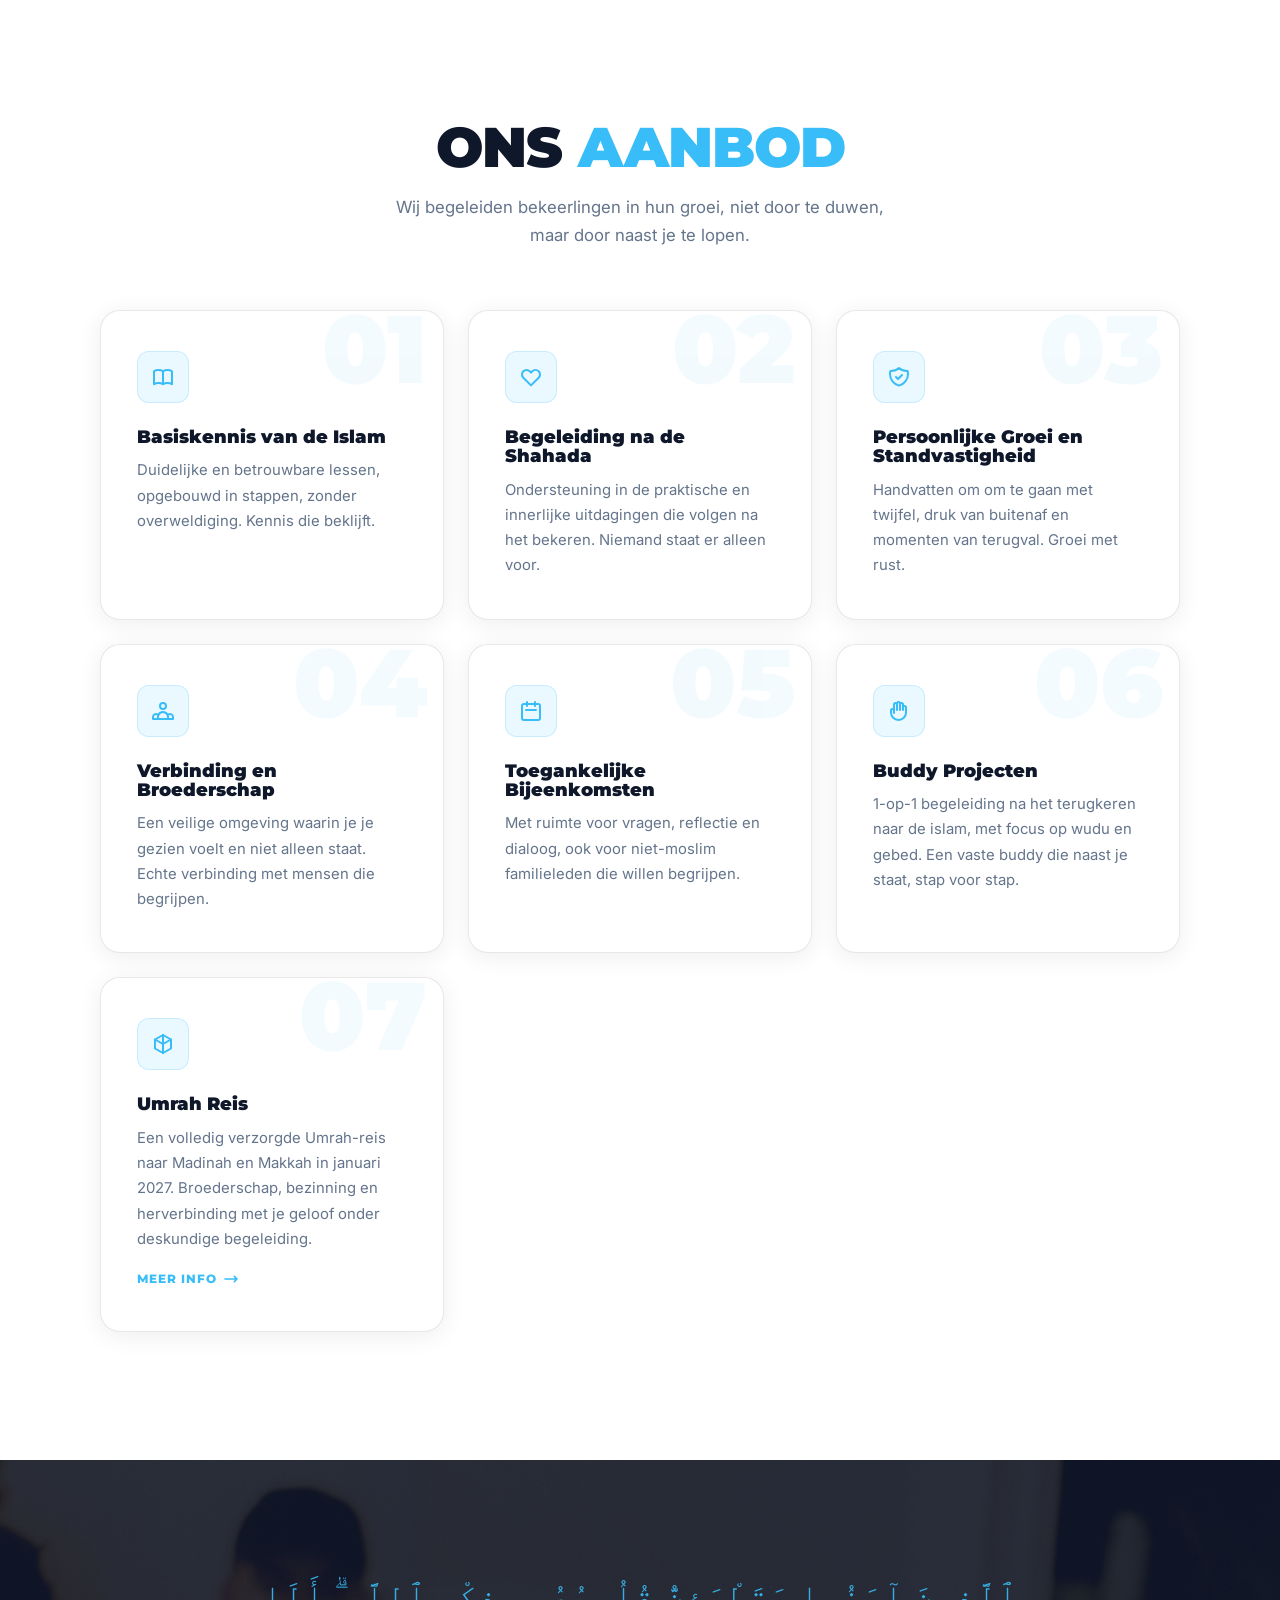
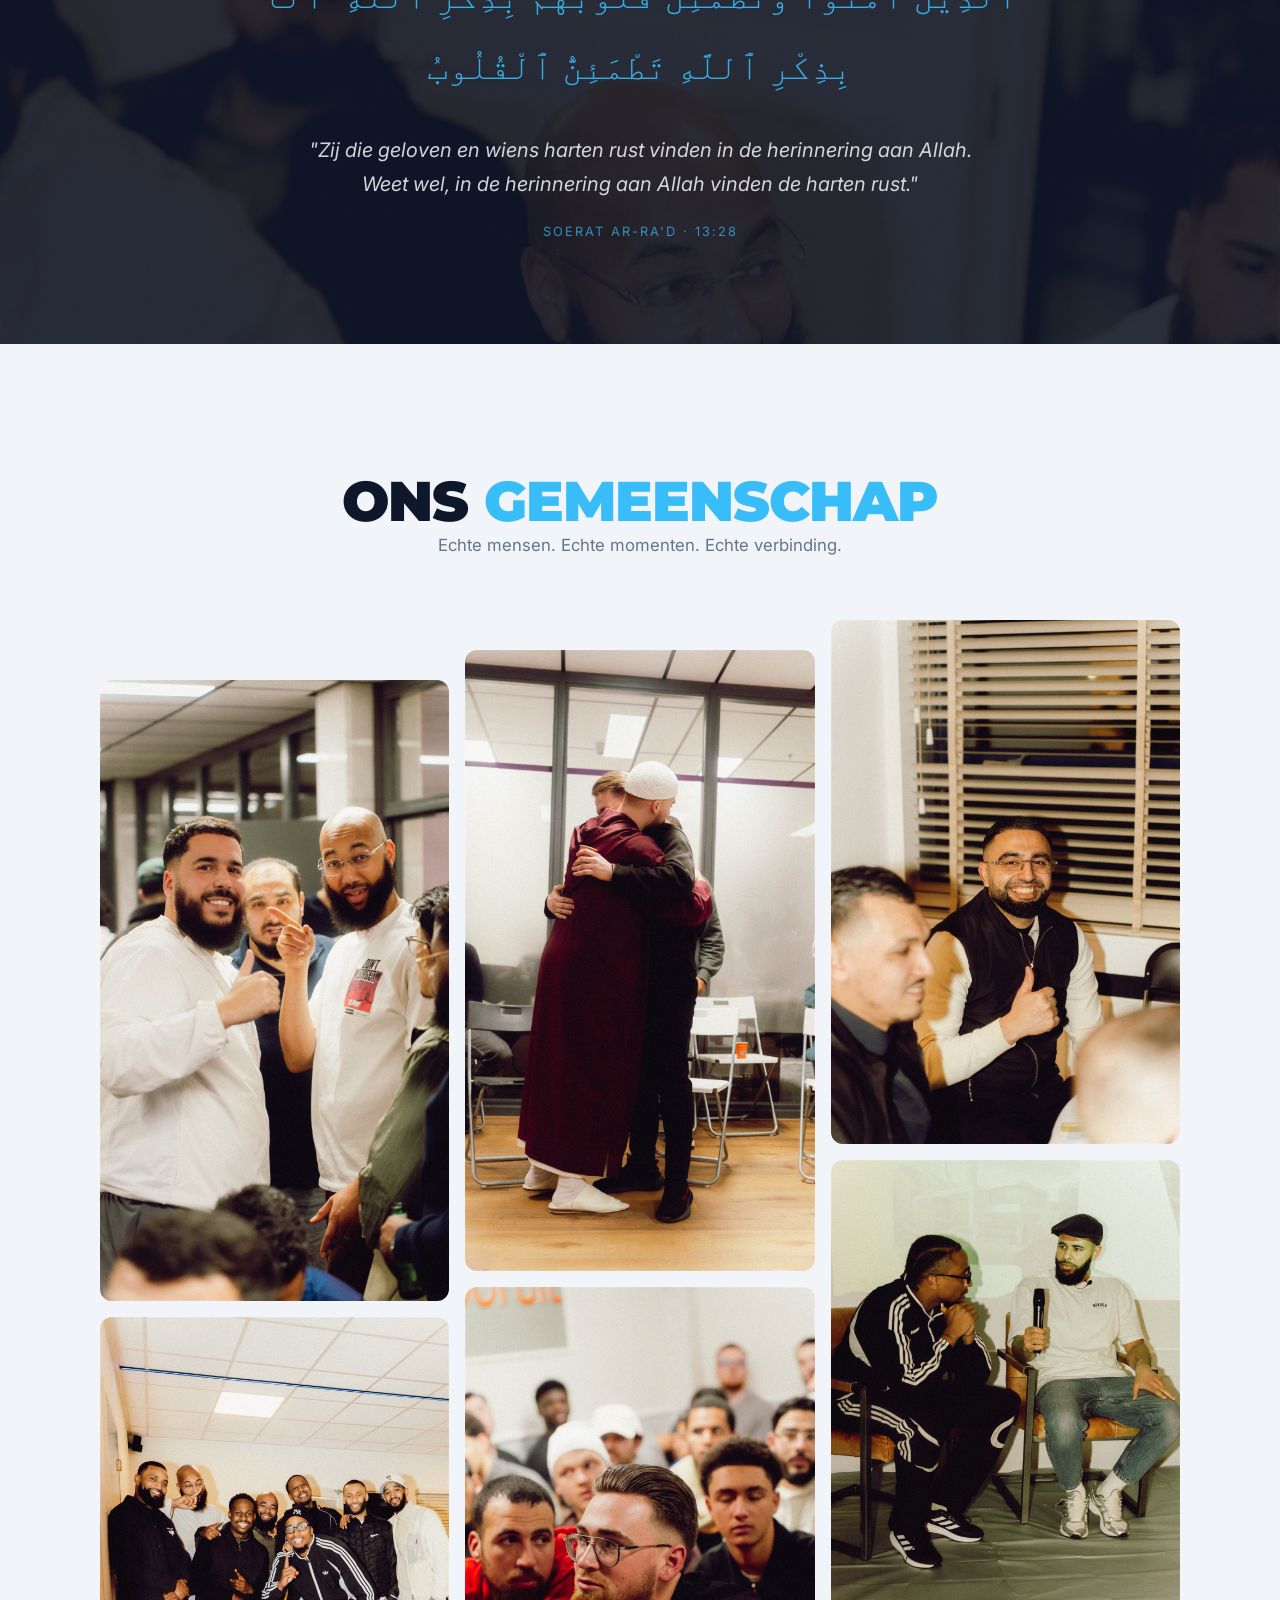
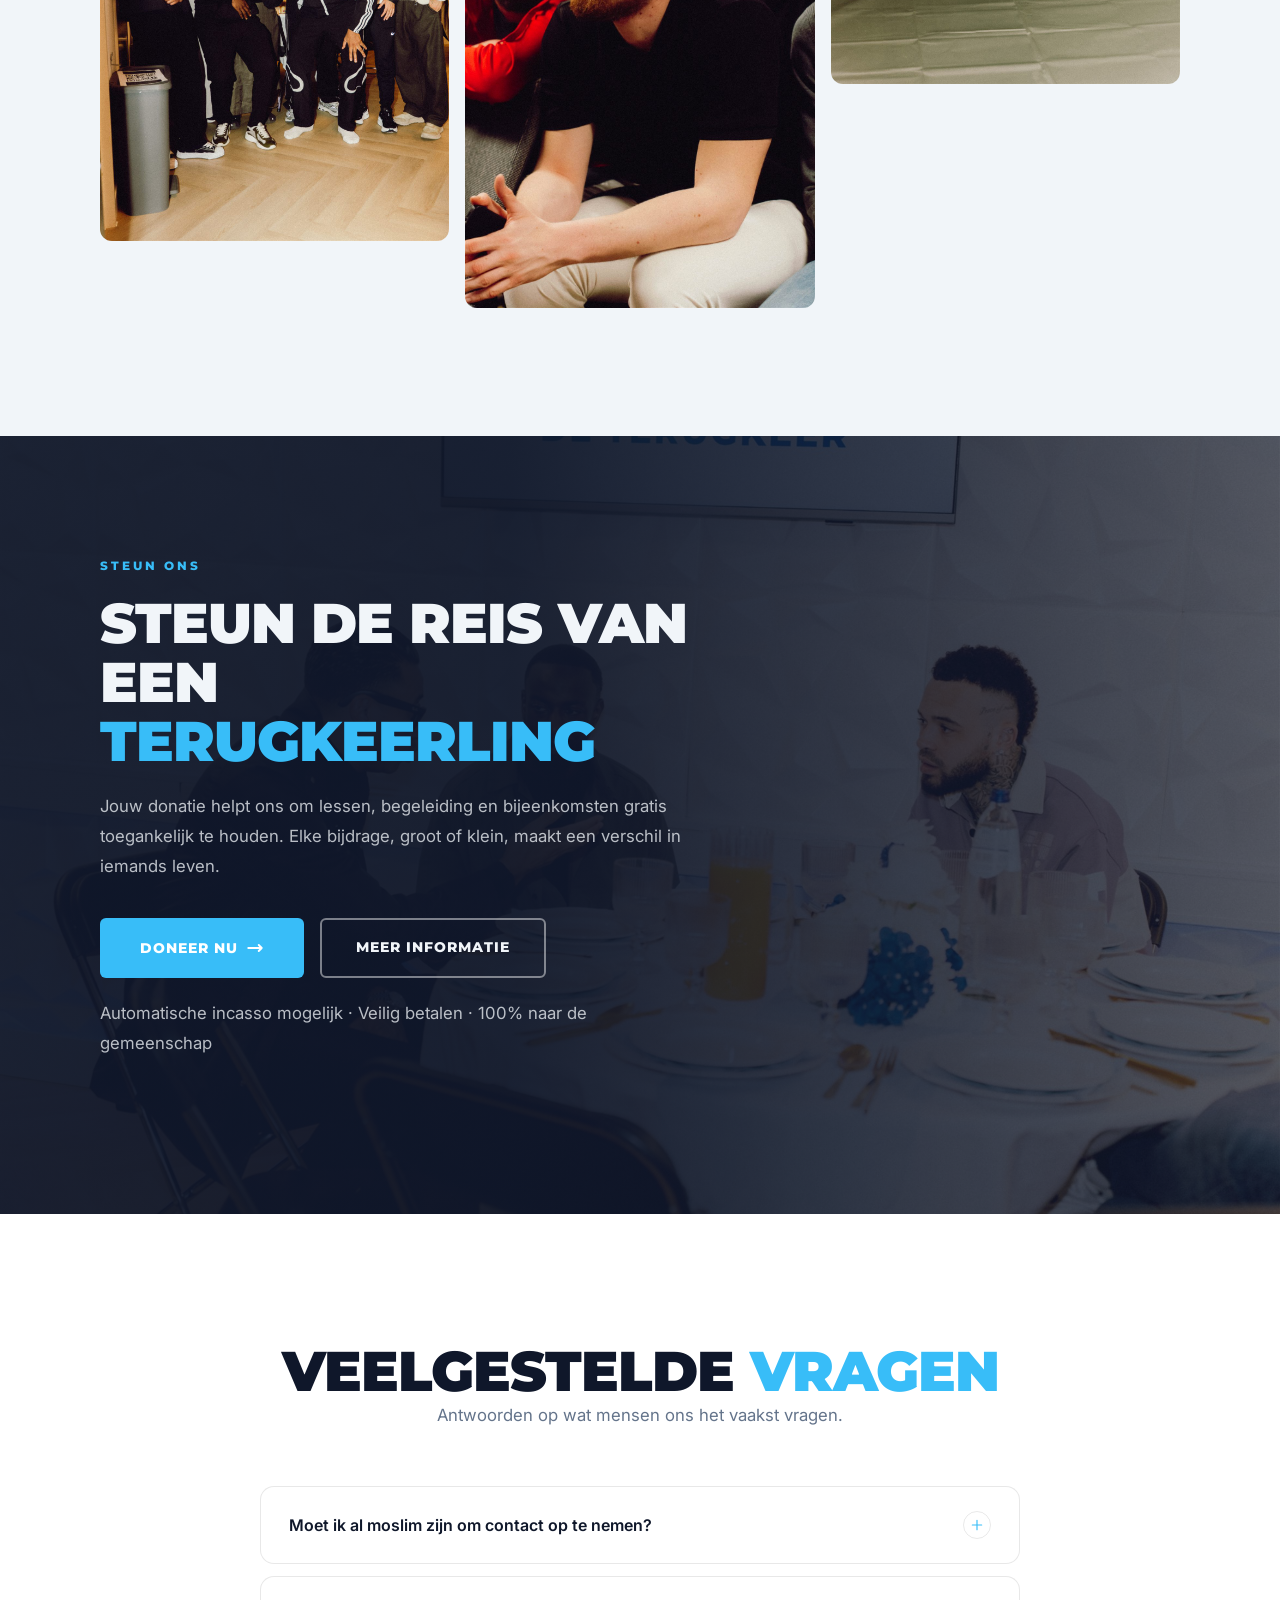
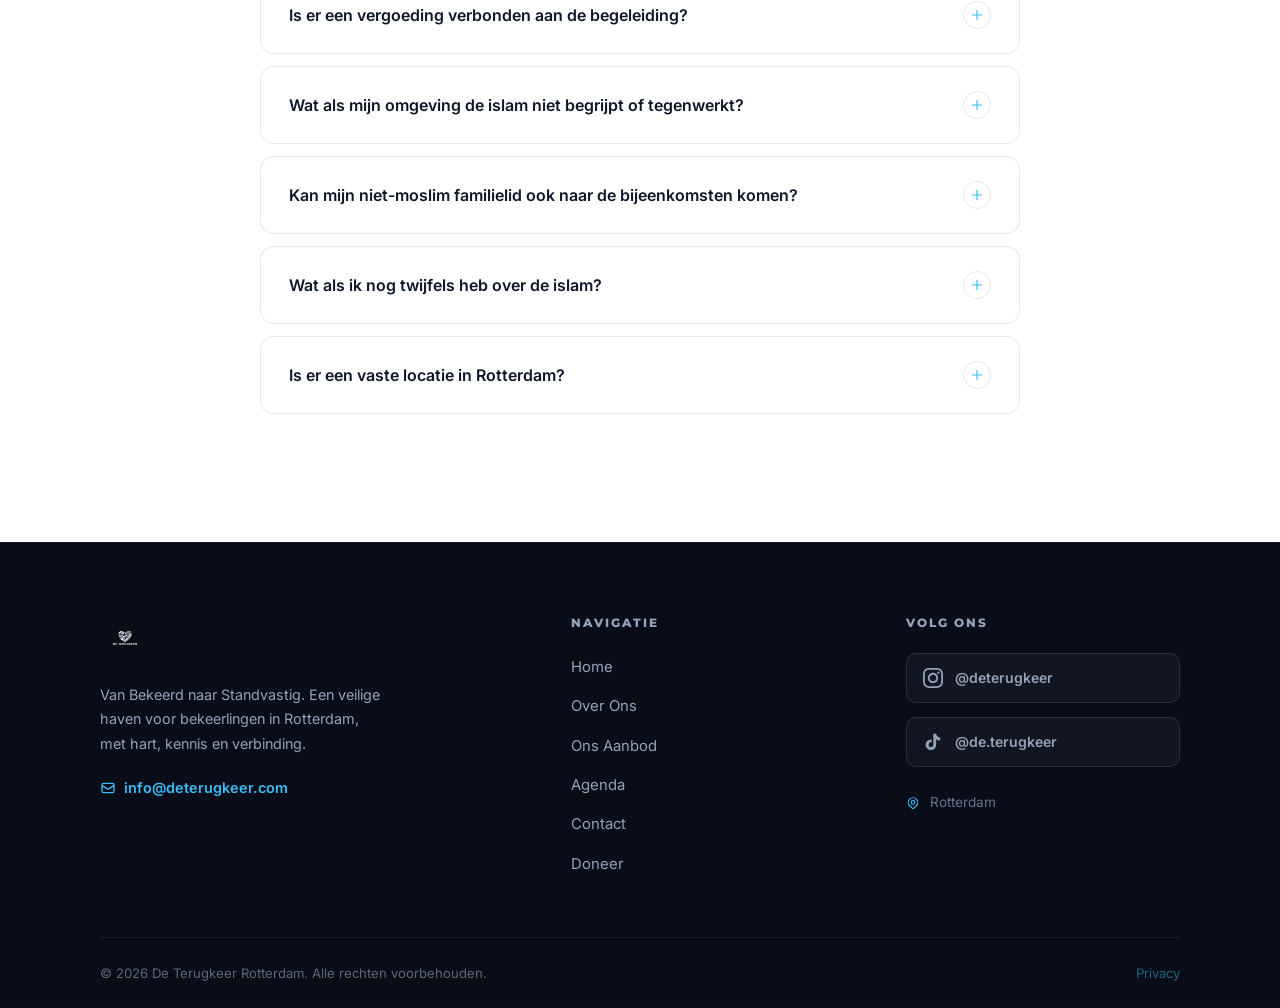
==== commit ac0aae16: "Update contact email to info@deterugkeer.com and remove placeholder agenda items Per client feedback" ====
--- a/index.html
+++ b/index.html
@@ -561,11 +561,11 @@
       <div class="footer-brand">
         <img src="logo_transparent.svg" alt="De Terugkeer Logo">
         <p>Van Bekeerd naar Standvastig. Een veilige haven voor bekeerlingen in Rotterdam, met hart, kennis en verbinding.</p>
-        <a href="mailto:info@deterugkeer.nl" class="footer-email">
+        <a href="mailto:info@deterugkeer.com" class="footer-email">
           <svg xmlns="http://www.w3.org/2000/svg" width="16" height="16" fill="none" viewBox="0 0 24 24" stroke="currentColor">
             <path stroke-linecap="round" stroke-linejoin="round" stroke-width="2" d="M3 8l7.89 5.26a2 2 0 002.22 0L21 8M5 19h14a2 2 0 002-2V7a2 2 0 00-2-2H5a2 2 0 00-2 2v10a2 2 0 002 2z"/>
           </svg>
-          info@deterugkeer.nl
+          info@deterugkeer.com
         </a>
       </div>
 
